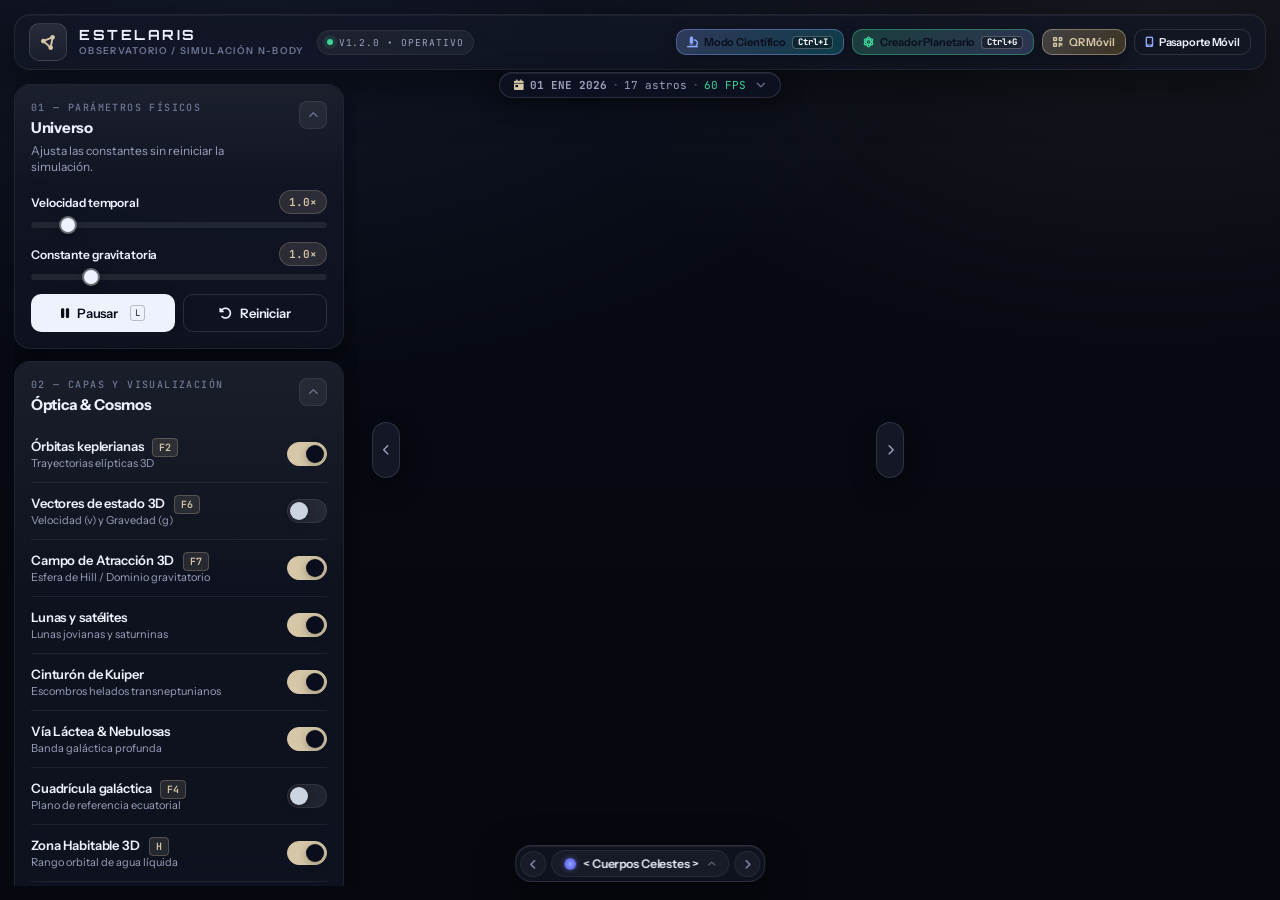
==== index.html @ 8a3233c1 "fix(mobile): optimizacion integral tactil 3D, telemetria opcional, pasaporte SPA y diseno responsive" ====
<!DOCTYPE html>
<html lang="es">
<head>
    <meta charset="UTF-8">
    <meta name="viewport" content="width=device-width, initial-scale=1.0">
    <title>Estelaris — Observatorio Orbital</title>
    <link rel="preconnect" href="https://fonts.googleapis.com">
    <link rel="preconnect" href="https://fonts.gstatic.com" crossorigin>
    <link href="https://fonts.googleapis.com/css2?family=Instrument+Sans:wght@400;500;600;700&family=JetBrains+Mono:wght@400;500&family=Orbitron:wght@500;700&display=swap" rel="stylesheet">
    <link rel="stylesheet" href="https://cdnjs.cloudflare.com/ajax/libs/font-awesome/6.4.0/css/all.min.css">
    <link rel="stylesheet" href="style.css">
    <link rel="stylesheet" href="investigacion.css">
    <link rel="stylesheet" href="creador.css">
</head>
<body>
    <div id="canvas-container">
        <canvas id="warp-canvas"></canvas>
    </div>

    <!-- HUD -->
    <div class="hud-container">
        <!-- Header editorial limpio y minimalista -->
        <header class="hud-header">
            <div class="header-left">
                <div class="brand-mark" aria-hidden="true">
                    <i class="fa-solid fa-circle-nodes"></i>
                </div>
                <div class="brand-text">
                    <h1>ESTELARIS</h1>
                    <p>Observatorio / Simulación N-Body</p>
                </div>
                <span class="version-pill">
                    <span class="dot"></span> v1.2.0 &bull; OPERATIVO
                </span>
            </div>

            <!-- Acciones directas de cabecera en escritorio -->
            <div class="header-actions">
                <button id="btn-open-investigation-header" class="btn btn--primary btn--compact" style="font-size:11px; padding: 5px 10px; gap:6px; background:linear-gradient(135deg, rgba(142,168,255,0.25), rgba(0,242,254,0.18)); border-color:rgba(142,168,255,0.4);" title="Modo Investigativo & Ficha Científica (Ctrl + I)">
                    <i class="fa-solid fa-microscope" style="color:var(--accent-blue);"></i>
                    <span>Modo Científico</span>
                    <span class="key-badge" style="background:rgba(0,0,0,0.35); border-color:rgba(255,255,255,0.25); font-size:9px; padding:1px 5px;">Ctrl+I</span>
                </button>
                <button id="btn-open-creator-header" class="btn btn--primary btn--compact" style="font-size:11px; padding: 5px 10px; gap:6px; background:linear-gradient(135deg, rgba(61,213,152,0.22), rgba(142,168,255,0.22)); border-color:rgba(61,213,152,0.4);" title="Génesis Planetario & Laboratorio Astroquímico (Ctrl + G)">
                    <i class="fa-solid fa-atom" style="color:var(--success,#3dd598);"></i>
                    <span>Creador Planetario</span>
                    <span class="key-badge" style="background:rgba(0,0,0,0.35); border-color:rgba(255,255,255,0.25); font-size:9px; padding:1px 5px;">Ctrl+G</span>
                </button>
                <button id="btn-return-solar-system" class="btn btn--compact hidden" style="font-size:11px; padding: 5px 10px; gap:6px; background:rgba(255,255,255,0.08); border-color:rgba(255,255,255,0.18); color:var(--accent-sand);" title="Regresar al Sistema Solar original">
                    <i class="fa-solid fa-rotate-left"></i>
                    <span>Volver al Sistema Solar</span>
                </button>
                <button id="btn-open-qr-header" class="btn btn--primary btn--compact" style="font-size:11px; padding: 5px 10px; gap:6px; background:linear-gradient(135deg, rgba(214,199,168,0.25), rgba(251,191,36,0.18)); border-color:rgba(214,199,168,0.45); color:var(--accent-sand);" title="Generar código QR para celular">
                    <i class="fa-solid fa-qrcode"></i>
                    <span>QR Móvil</span>
                </button>
                <a href="visitante.html" id="btn-open-passport-header" class="btn btn--ghost btn--compact" style="font-size:11px; padding: 5px 10px; gap:6px; text-decoration:none; display:inline-flex; align-items:center; color:var(--text-1);" title="Abrir Pasaporte Interactivo del Visitante">
                    <i class="fa-solid fa-mobile-screen" style="color:var(--accent-blue);"></i>
                    <span>Pasaporte Móvil</span>
                </a>
            </div>
        </header>

        <!-- MINI-PANEL DE MÉTRICAS DESPLEGABLE (Ubicado justo debajo del título principal) -->
        <div class="cosmic-metrics-pill is-collapsed" id="cosmic-metrics-pill" role="region" aria-label="Métricas de simulación">
            <button class="metrics-pill-trigger" id="btn-toggle-metrics" aria-expanded="false" title="Toca para desplegar / ocultar datos de simulación">
                <span class="metrics-pill-summary">
                    <i class="fa-solid fa-calendar-day" style="color:var(--accent-sand);"></i>
                    <strong id="pill-summary-date">01 ENE 2026</strong>
                    <span class="pill-dot">•</span>
                    <span id="pill-summary-bodies">17 astros</span>
                    <span class="pill-dot">•</span>
                    <span id="pill-summary-fps" style="color:var(--success);">60 FPS</span>
                </span>
                <i class="fa-solid fa-chevron-down pill-chevron" id="pill-chevron"></i>
            </button>
            <div class="metrics-pill-dropdown" id="metrics-pill-dropdown">
                <div class="pill-metrics-grid">
                    <div class="pill-metric-item">
                        <span class="metric-label">Fecha simulada</span>
                        <strong id="stat-date" class="metric-value" style="color:var(--accent-sand);">01 ENE 2026</strong>
                    </div>
                    <div class="pill-metric-item">
                        <span class="metric-label">Cuerpos celestes</span>
                        <strong id="stat-bodies" class="metric-value">17</strong>
                    </div>
                    <div class="pill-metric-item">
                        <span class="metric-label">Tiempo transcurrido</span>
                        <strong id="stat-time" class="metric-value">0.00 años</strong>
                    </div>
                    <div class="pill-metric-item">
                        <span class="metric-label">Rendimiento en vivo</span>
                        <strong id="stat-fps" class="metric-value">60 <span>FPS</span></strong>
                    </div>
                </div>
                <div class="pill-metrics-actions">
                    <button id="btn-reset-camera-header" class="btn btn--ghost btn--compact" style="font-size:11px; flex:1;" title="Restablecer cámara cenital (Tecla R)">
                        <i class="fa-solid fa-video"></i> Centrar Cámara
                    </button>
                    <button id="btn-reset-pill-sim" class="btn btn--secondary btn--compact" style="font-size:11px; flex:1;" title="Reiniciar simulación">
                        <i class="fa-solid fa-rotate-left"></i> Reiniciar Universo
                    </button>
                </div>
            </div>
        </div>

        <!-- Banner de Propagación Relativista a Velocidad c -->
        <div id="hud-grav-wave-card" class="grav-wave-banner" style="display:none;" aria-live="polite">
            <div class="grav-wave-left">
                <div class="grav-wave-icon"><i class="fa-solid fa-wave-square"></i></div>
                <div class="grav-wave-text-wrap">
                    <div class="grav-wave-title">PROPAGACIÓN RELATIVISTA • VELOCIDAD C</div>
                    <div class="grav-wave-desc" id="grav-wave-desc">Frente de onda gravitacional y apagón en expansión...</div>
                </div>
            </div>
            <div class="grav-wave-right">
                <div class="grav-wave-stat">
                    <span class="grav-stat-label">Radio actual:</span>
                    <span id="grav-wave-radius" class="grav-stat-val">0.0 AU (0.0 min luz)</span>
                </div>
                <div class="grav-wave-stat">
                    <span class="grav-stat-label">Próximo astro:</span>
                    <span id="grav-wave-next" class="grav-stat-val highlight">Mercurio en 3.8s</span>
                </div>
                <button id="btn-close-grav-wave" class="btn-close" style="font-size:16px; margin-left:4px; opacity:0.75; cursor:pointer; background:none; border:none; color:var(--text-2);" title="Cerrar aviso">&times;</button>
            </div>
        </div>

        <!-- Toggles para colapsar paneles -->
        <button id="btn-toggle-left" class="panel-toggle panel-toggle--left" aria-label="Colapsar panel de controles" aria-expanded="true" title="Colapsar / Expandir controles">
            <i class="fa-solid fa-chevron-left"></i>
        </button>
        <button id="btn-toggle-right" class="panel-toggle panel-toggle--right" aria-label="Colapsar telemetría" aria-expanded="false" title="Colapsar / Expandir telemetría">
            <i class="fa-solid fa-chevron-right"></i>
        </button>

        <div class="hud-main-layout">
            <!-- Panel Izquierdo -->
            <aside class="hud-sidebar left-panel">
                <!-- Ficha Dinámica: Astro Seleccionado & Acciones -->
                <section id="left-selected-card" class="panel-card panel-card--accent is-collapsible" style="display:none; border-color:rgba(255,107,107,0.35); background:linear-gradient(180deg, rgba(35,20,30,0.85), rgba(19,23,38,0.8));">
                    <div class="panel-card-header" data-toggle="card">
                        <div>
                            <span class="eyebrow" style="color:var(--danger,#ff6b6b); display:flex; align-items:center; gap:6px;">
                                <i class="fa-solid fa-crosshairs"></i> Astro Seleccionado
                            </span>
                            <h2 id="left-selected-name" style="margin-top:2px;">Tierra</h2>
                            <p class="eyebrow-sub" id="left-selected-type">Planeta rocoso</p>
                        </div>
                    </div>
                    <div class="panel-card-body" style="padding-top:6px;">
                        <button id="btn-left-delete-body" class="btn btn--danger btn--full" style="display:flex;align-items:center;justify-content:center;gap:8px;font-weight:600;background:linear-gradient(135deg,rgba(239,68,68,0.25),rgba(185,28,28,0.42));border-color:rgba(239,68,68,0.5);" title="Eliminar este cuerpo celeste y simular consecuencias astrofísicas reales">
                            <i class="fa-solid fa-trash-can"></i> Eliminar cuerpo estelar
                        </button>
                    </div>
                </section>

                <!-- Parámetros -->
                <section class="panel-card is-collapsible">
                    <div class="panel-card-header" data-toggle="card">
                        <div>
                            <span class="eyebrow">01 — Parámetros físicos</span>
                            <h2>Universo</h2>
                            <p class="eyebrow-sub">Ajusta las constantes sin reiniciar la simulación.</p>
                        </div>
                        <button class="card-collapse-btn" aria-label="Colapsar sección"><i class="fa-solid fa-chevron-up"></i></button>
                    </div>
                    <div class="panel-card-body">

                    <div class="control-group">
                        <div class="control-label-row">
                            <label for="time-speed">Velocidad temporal</label>
                            <span id="time-speed-val" class="control-value">1.0×</span>
                        </div>
                        <div class="slider-container">
                            <input type="range" id="time-speed" min="0" max="10" step="0.1" value="1">
                        </div>
                    </div>

                    <div class="control-group">
                        <div class="control-label-row">
                            <label for="grav-const">Constante gravitatoria</label>
                            <span id="grav-const-val" class="control-value">1.0×</span>
                        </div>
                        <div class="slider-container">
                            <input type="range" id="grav-const" min="0.1" max="5" step="0.1" value="1">
                        </div>
                    </div>

                    <div class="button-grid">
                        <button id="btn-play-pause" class="btn btn--primary" title="Pausar / Reanudar (Tecla L)">
                            <i class="fa-solid fa-pause"></i> Pausar <span class="key-hint" style="margin-left:4px;font-size:9px;color:inherit;opacity:0.75;padding:1px 4px;border-radius:3px;border:1px solid rgba(0,0,0,0.3);">L</span>
                        </button>
                        <button id="btn-reset" class="btn btn--ghost" title="Reiniciar simulación">
                            <i class="fa-solid fa-rotate-left"></i> Reiniciar
                        </button>
                    </div>
                    </div>
                </section>

                <!-- Vista -->
                <section class="panel-card is-collapsible">
                    <div class="panel-card-header" data-toggle="card">
                        <div>
                            <span class="eyebrow">02 — Capas y Visualización</span>
                            <h2>Óptica & Cosmos</h2>
                        </div>
                        <button class="card-collapse-btn" aria-label="Colapsar sección"><i class="fa-solid fa-chevron-up"></i></button>
                    </div>
                    <div class="panel-card-body">
                    <label class="toggle-row">
                        <div class="toggle-copy">
                            <strong>Órbitas keplerianas <span class="key-hint" style="margin-left:6px;font-size:10px;color:var(--accent-sand);background:rgba(214,199,168,0.12);padding:2px 6px;border-radius:4px;border:1px solid rgba(214,199,168,0.25);">F2</span></strong>
                            <small>Trayectorias elípticas 3D</small>
                        </div>
                        <span class="switch-container">
                            <input type="checkbox" id="chk-orbits" checked>
                            <span class="switch-slider"></span>
                        </span>
                    </label>
                    <div class="separator"></div>
                    <label class="toggle-row">
                        <div class="toggle-copy">
                            <strong>Vectores de estado 3D <span class="key-hint" style="margin-left:6px;font-size:10px;color:var(--accent-sand);background:rgba(214,199,168,0.12);padding:2px 6px;border-radius:4px;border:1px solid rgba(214,199,168,0.25);">F6</span></strong>
                            <small>Velocidad (v) y Gravedad (g)</small>
                        </div>
                        <span class="switch-container">
                            <input type="checkbox" id="chk-vectors">
                            <span class="switch-slider"></span>
                        </span>
                    </label>
                    <div class="separator"></div>
                    <label class="toggle-row">
                        <div class="toggle-copy">
                            <strong>Campo de Atracción 3D <span class="key-hint" style="margin-left:6px;font-size:10px;color:var(--accent-sand);background:rgba(214,199,168,0.12);padding:2px 6px;border-radius:4px;border:1px solid rgba(214,199,168,0.25);">F7</span></strong>
                            <small>Esfera de Hill / Dominio gravitatorio</small>
                        </div>
                        <span class="switch-container">
                            <input type="checkbox" id="chk-gravity-field" checked>
                            <span class="switch-slider"></span>
                        </span>
                    </label>
                    <div class="separator"></div>
                    <label class="toggle-row">
                        <div class="toggle-copy">
                            <strong>Lunas y satélites</strong>
                            <small>Lunas jovianas y saturninas</small>
                        </div>
                        <span class="switch-container">
                            <input type="checkbox" id="chk-moons" checked>
                            <span class="switch-slider"></span>
                        </span>
                    </label>
                    <div class="separator"></div>
                    <label class="toggle-row">
                        <div class="toggle-copy">
                            <strong>Cinturón de Kuiper</strong>
                            <small>Escombros helados transneptunianos</small>
                        </div>
                        <span class="switch-container">
                            <input type="checkbox" id="chk-kuiper" checked>
                            <span class="switch-slider"></span>
                        </span>
                    </label>
                    <div class="separator"></div>
                    <label class="toggle-row">
                        <div class="toggle-copy">
                            <strong>Vía Láctea & Nebulosas</strong>
                            <small>Banda galáctica profunda</small>
                        </div>
                        <span class="switch-container">
                            <input type="checkbox" id="chk-milkyway" checked>
                            <span class="switch-slider"></span>
                        </span>
                    </label>
                    <div class="separator"></div>
                    <label class="toggle-row">
                        <div class="toggle-copy">
                            <strong>Cuadrícula galáctica <span class="key-hint" style="margin-left:6px;font-size:10px;color:var(--accent-sand);background:rgba(214,199,168,0.12);padding:2px 6px;border-radius:4px;border:1px solid rgba(214,199,168,0.25);">F4</span></strong>
                            <small>Plano de referencia ecuatorial</small>
                        </div>
                        <span class="switch-container">
                            <input type="checkbox" id="chk-grid">
                            <span class="switch-slider"></span>
                        </span>
                    </label>
                    <div class="separator"></div>
                    <label class="toggle-row">
                        <div class="toggle-copy">
                            <strong>Zona Habitable 3D <span class="key-hint" style="margin-left:6px;font-size:10px;color:var(--accent-sand);background:rgba(214,199,168,0.12);padding:2px 6px;border-radius:4px;border:1px solid rgba(214,199,168,0.25);">H</span></strong>
                            <small>Rango orbital de agua líquida</small>
                        </div>
                        <span class="switch-container">
                            <input type="checkbox" id="chk-habitable-zone" checked>
                            <span class="switch-slider"></span>
                        </span>
                    </label>
                    <div class="separator"></div>
                    <div class="button-grid" style="margin-top:6px">
                        <button id="btn-cinematic-tour" class="btn btn--ghost" title="Modo Cinemático / Tour Observatorio (Tecla T)">
                            <i class="fa-solid fa-clapperboard"></i> Cinemática <span class="key-hint" style="margin-left:2px;font-size:9px;color:var(--accent-sand);">T</span>
                        </button>
                        <button id="btn-lock-camera" class="btn btn--ghost" title="Bloquear / Desbloquear Cámara (Tecla U)">
                            <i class="fa-solid fa-lock"></i> Bloquear <span class="key-hint" style="margin-left:2px;font-size:9px;color:var(--accent-sand);">U</span>
                        </button>
                    </div>
                    <button id="btn-reset-camera" class="btn btn--ghost btn--full" style="margin-top:6px">
                        <i class="fa-solid fa-video"></i> Restablecer cámara
                    </button>
                    </div>
                </section>

                <!-- Sandbox & Eventos Cósmicos -->
                <section class="panel-card panel-card--accent is-collapsible">
                    <div class="panel-card-header" data-toggle="card">
                        <div>
                            <span class="eyebrow eyebrow--accent">03 — Simulador de Eventos & Sandbox</span>
                            <h2>Laboratorio Cósmico</h2>
                            <p class="eyebrow-sub">Detona cataclismos y altera la física del sistema.</p>
                        </div>
                        <button class="card-collapse-btn" aria-label="Colapsar sección"><i class="fa-solid fa-chevron-up"></i></button>
                    </div>
                    <div class="panel-card-body">
                        <div class="sim-mode-badge" id="sim-mode-badge">
                            <span class="pulse-icon"><i class="fa-solid fa-atom"></i></span>
                            <span id="sim-mode-text">Modo: Órbitas Keplerianas (Estable)</span>
                        </div>

                        <div class="sandbox-section-title">Escenarios de Cataclismo (1 Clic)</div>
                        <div class="scenario-grid">
                            <button class="scenario-card" id="btn-scenario-redgiant" title="El Sol se expande 30x, devora a Mercurio y Venus y calcina la Tierra">
                                <div class="scenario-icon scenario-icon--fire"><i class="fa-solid fa-sun"></i></div>
                                <div class="scenario-info">
                                    <strong>Gigante Roja</strong>
                                    <small>El Sol se expande y devora planetas</small>
                                </div>
                            </button>
                            <button class="scenario-card" id="btn-scenario-deletesun" title="Apaga el Sol y elimina su gravedad: todos los planetas escapan al vacío interestelar">
                                <div class="scenario-icon scenario-icon--dark" style="background:linear-gradient(135deg,rgba(40,40,60,0.8),rgba(10,10,20,0.9)); color:#a5b4fc; border:1px solid rgba(165,180,252,0.3);"><i class="fa-solid fa-moon"></i></div>
                                <div class="scenario-info">
                                    <strong>Eliminar el Sol</strong>
                                    <small>Apagón y escape interestelar</small>
                                </div>
                            </button>
                            <button class="scenario-card" id="btn-scenario-jupiterstar" title="Júpiter gana 80x de masa e inicia fusión nuclear convirtiéndose en estrella">
                                <div class="scenario-icon scenario-icon--star"><i class="fa-solid fa-certificate"></i></div>
                                <div class="scenario-info">
                                    <strong>Júpiter Binario</strong>
                                    <small>Ignición estelar y caos orbital</small>
                                </div>
                            </button>
                            <button class="scenario-card" id="btn-scenario-roguestar" title="Una estrella intrusa cruza el Sistema Solar desatando caos gravitatorio N-Body">
                                <div class="scenario-icon scenario-icon--comet"><i class="fa-solid fa-meteor"></i></div>
                                <div class="scenario-info">
                                    <strong>Invasor Cósmico</strong>
                                    <small>Estrella errante cruza el sistema</small>
                                </div>
                            </button>
                            <button class="scenario-card" id="btn-scenario-impact" style="grid-column: span 2;" title="Lanza un asteroide masivo de 1000 km en rumbo de colisión directa">
                                <div class="scenario-icon scenario-icon--danger"><i class="fa-solid fa-burst"></i></div>
                                <div class="scenario-info">
                                    <strong>Gran Impacto Cataclísmico</strong>
                                    <small>Colisión balística destructiva con onda de choque 3D</small>
                                </div>
                            </button>
                        </div>

                        <div class="separator" style="margin:14px 0 10px 0;"></div>

                        <div class="sandbox-section-title">Armas Cósmicas & Asteroides</div>
                        <div class="button-grid">
                            <button id="btn-launch-asteroid" class="btn btn--danger" style="display:flex;align-items:center;justify-content:space-between;padding:8px 10px;" title="Disparar proyectil asteroide guiado (Tecla K)">
                                <span style="display:flex;align-items:center;gap:7px;"><i class="fa-solid fa-meteor"></i> Disparar Asteroide</span>
                                <span class="key-badge" style="background:rgba(255,255,255,0.22);color:#ffffff;padding:2px 6px;border-radius:4px;font-size:10px;font-weight:700;line-height:1;margin-left:4px;">K</span>
                            </button>
                            <button id="btn-random-event" class="btn btn--secondary" title="Generar un evento cósmico aleatorio e impredecible">
                                <i class="fa-solid fa-dice-d20"></i> Evento Aleatorio
                            </button>
                            <button id="btn-nbody-toggle" class="btn btn--ghost" style="grid-column: span 2;" title="Alternar física gravitatoria N-Body en tiempo real">
                                <i class="fa-solid fa-circle-nodes"></i> <span id="nbody-toggle-text">Activar N-Body</span>
                            </button>
                        </div>

                        <div class="creator-launch-card" style="margin-top:14px; padding:12px; background:linear-gradient(135deg, rgba(61,213,152,0.12), rgba(142,168,255,0.1)); border:1px solid rgba(61,213,152,0.35); border-radius:var(--radius-lg);">
                            <div style="display:flex; align-items:center; gap:10px; margin-bottom:8px;">
                                <i class="fa-solid fa-atom" style="font-size:20px; color:var(--success,#3dd598);"></i>
                                <div>
                                    <strong style="display:block; font-size:12.5px; color:var(--text-1);">Creador Planetario & Génesis</strong>
                                    <small style="color:var(--text-3); font-size:10.5px;">Forja exoplanetas, atmósferas y química orbital</small>
                                </div>
                            </div>
                            <button id="btn-open-creator-controls" class="btn btn--primary btn--full" style="background:linear-gradient(135deg, rgba(61,213,152,0.28), rgba(142,168,255,0.22)); border-color:rgba(61,213,152,0.48); font-size:11.5px; font-weight:600;">
                                <i class="fa-solid fa-wand-magic-sparkles"></i> Abrir Creador de Planetas
                            </button>
                        </div>

                        <button id="btn-reset-universe" class="btn btn--ghost btn--full" style="margin-top:10px; border-color:rgba(214,199,168,0.35); color:var(--accent-sand); font-weight:600;" title="Restablecer el Sistema Solar a su estado inicial perfecto">
                            <i class="fa-solid fa-rotate-left"></i> Restablecer Universo Inicial
                        </button>
                    </div>
                </section>

                <p class="panel-footnote">Haz clic sobre cualquier cuerpo celeste para inspeccionar su telemetría o modificar su masa y tamaño en vivo.</p>
            </aside>

            <!-- Panel Derecho - Telemetría & Mutador -->
            <aside id="info-panel" class="hud-sidebar right-panel hidden">
                <section class="panel-card panel-card--telemetry is-collapsible">
                    <div class="telemetry-head" data-toggle="card">
                        <div>
                            <span class="eyebrow eyebrow--accent">Objeto seleccionado</span>
                            <div class="body-header">
                                <span id="info-name" class="body-title">Tierra</span>
                                <span id="info-type" class="body-badge">Planeta</span>
                            </div>
                        </div>
                        <div style="display:flex;gap:8px;align-items:center">
                            <button class="card-collapse-btn" aria-label="Colapsar"><i class="fa-solid fa-chevron-up"></i></button>
                            <button id="btn-close-info" class="btn-close" aria-label="Cerrar telemetría">&times;</button>
                        </div>
                    </div>
                    <div class="panel-card-body">
                    <div class="telemetry-grid">
                        <div class="telemetry-item">
                            <span class="telemetry-label">Diámetro</span>
                            <span id="info-radius" class="telemetry-value">12,742 km</span>
                        </div>
                        <div class="telemetry-item">
                            <span class="telemetry-label">Masa</span>
                            <span id="info-mass" class="telemetry-value">0.65 U.M.</span>
                        </div>
                        <div class="telemetry-item telemetry-item--wide">
                            <span class="telemetry-label">Velocidad instantánea</span>
                            <span id="info-speed" class="telemetry-value telemetry-value--mono">29.78 km/s</span>
                        </div>
                        <div class="telemetry-item telemetry-item--wide">
                            <span class="telemetry-label">Estado Térmico / Físico</span>
                            <span id="info-status" class="telemetry-value status-good"><span class="status-dot-inline"></span> Estable</span>
                        </div>
                        <div class="telemetry-item telemetry-item--wide" style="border-color:rgba(142,168,255,0.25); background:rgba(142,168,255,0.06);">
                            <span class="telemetry-label" style="color:var(--accent-blue);"><i class="fa-solid fa-circle-nodes"></i> Campo de Atracción (Esfera de Hill)</span>
                            <span id="info-gravity-reach" class="telemetry-value" style="color:var(--accent-blue);">1.50 M km (Alcance: 1.0×)</span>
                        </div>
                    </div>

                    <button id="btn-open-investigation-panel" class="btn btn--primary btn--full" style="margin-top:12px; background:linear-gradient(135deg, rgba(142,168,255,0.22), rgba(0,242,254,0.14)); border-color:rgba(142,168,255,0.35);" title="Abrir Corte Geológico y Ficha Teórica (Ctrl + I)">
                        <i class="fa-solid fa-layer-group" style="color:var(--accent-blue);"></i> Inspección Teórica & Corte de Capas
                    </button>

                    <!-- Mutador Cósmico: ¿Qué pasaría si...? -->
                    <div class="separator" style="margin: 16px 0 12px 0;"></div>
                    <div class="telemetry-section-title" style="color:var(--accent-sand);display:flex;align-items:center;justify-content:space-between;margin-top:0;">
                        <span><i class="fa-solid fa-wand-magic-sparkles"></i> Mutador Cósmico (¿Qué pasaría si...?)</span>
                    </div>

                    <div class="control-group" style="margin-top:8px;">
                        <div class="control-label-row">
                            <label for="body-radius-slider">Escala de Tamaño / Radio</label>
                            <span id="body-radius-val" class="control-value">1.0×</span>
                        </div>
                        <div class="slider-container">
                            <input type="range" id="body-radius-slider" min="0.2" max="30" step="0.1" value="1">
                        </div>
                    </div>

                    <div class="control-group">
                        <div class="control-label-row">
                            <label for="body-mass-slider">Escala de Masa Gravitatoria</label>
                            <span id="body-mass-val" class="control-value">1.0×</span>
                        </div>
                        <div class="slider-container">
                            <input type="range" id="body-mass-slider" min="0.05" max="80" step="0.1" value="1">
                        </div>
                    </div>

                    <div class="button-grid" style="margin-top:8px;">
                        <button id="btn-target-impact" class="btn btn--danger" title="Disparar asteroide con impacto garantizado a este astro">
                            <i class="fa-solid fa-bullseye"></i> Impactar este Astro
                        </button>
                        <button id="btn-reset-body" class="btn btn--ghost" title="Restablecer masa y radio original a este astro">
                            <i class="fa-solid fa-rotate-left"></i> Restaurar Astro
                        </button>
                    </div>
                    <button id="btn-delete-selected-body" class="btn btn--danger btn--full" style="margin-top:8px; display:flex; align-items:center; justify-content:center; gap:8px; background:linear-gradient(135deg, rgba(239,68,68,0.22), rgba(185,28,28,0.38)); border-color:rgba(239,68,68,0.48);" title="Eliminar este cuerpo celeste y simular consecuencias astrofísicas reales">
                        <i class="fa-solid fa-trash-can"></i> Eliminar cuerpo estelar
                    </button>

                    <div class="separator" style="margin: 18px 0 12px 0;"></div>
                    <div class="telemetry-section-title" style="margin-top:0;">Parámetros Keplerianos & Física</div>
                    <div class="telemetry-grid telemetry-grid--compact">
                        <div class="telemetry-item">
                            <span class="telemetry-label">Excentricidad (e)</span>
                            <span id="info-eccentricity" class="telemetry-value telemetry-value--mono">0.0167</span>
                        </div>
                        <div class="telemetry-item">
                            <span class="telemetry-label">Inclinación (i)</span>
                            <span id="info-inclination" class="telemetry-value telemetry-value--mono">0.00°</span>
                        </div>
                        <div class="telemetry-item">
                            <span class="telemetry-label">Distancia al Sol</span>
                            <span id="info-current-dist" class="telemetry-value telemetry-value--mono">1.000 AU</span>
                        </div>
                        <div class="telemetry-item">
                            <span class="telemetry-label">Periodo orbital</span>
                            <span id="info-period" class="telemetry-value telemetry-value--mono">1.00 años</span>
                        </div>
                        <div class="telemetry-item">
                            <span class="telemetry-label">Energía Cinética (Ek)</span>
                            <span id="info-energy-k" class="telemetry-value telemetry-value--mono" style="color:var(--success);">443.2 MJ</span>
                        </div>
                        <div class="telemetry-item">
                            <span class="telemetry-label">Energía Potencial (Ep)</span>
                            <span id="info-energy-p" class="telemetry-value telemetry-value--mono" style="color:var(--danger);">-886.4 MJ</span>
                        </div>
                    </div>

                    <button id="btn-focus-body" class="btn btn--primary btn--full" style="margin-top:12px;">
                        <i class="fa-solid fa-crosshairs"></i> <span id="btn-focus-text">Enfocar cámara</span>
                    </button>
                    <p class="telemetry-hint">Usa este botón o la tecla Esc para alternar el enfoque de cámara.</p>
                    </div>
                </section>
            </aside>
        </div>

        <!-- Selector Celestial Compacto (Inferior Derecha) -->
        <nav class="celestial-dock" id="celestial-dock" aria-label="Navegación de cuerpos celestes">
            <!-- Menú Desplegable Flotante hacia arriba -->
            <div class="dock-dropdown-menu hidden" id="dock-dropdown-menu">
                <div class="dock-dropdown-header">
                    <span class="dock-dropdown-title">Sistema Solar</span>
                    <button id="btn-dock-overview" class="dock-item-mini dock-item-mini--overview" title="Vista general (Esc)">
                        <i class="fa-solid fa-arrows-to-eye"></i> General
                    </button>
                </div>
                <div class="dock-items-wrapper" id="dock-items-wrapper">
                    <!-- Lista de cuerpos celestes -->
                </div>
            </div>

            <div class="dock-header-row">
                <button id="btn-dock-prev" class="dock-arrow-btn" aria-label="Cuerpo anterior" title="Cuerpo anterior (Flecha Izquierda)">
                    <i class="fa-solid fa-chevron-left"></i>
                </button>
                
                <div class="dock-title-btn" id="dock-title-btn" role="button" tabindex="0" title="Haz clic para ver todos los cuerpos celestes">
                    <span id="dock-current-avatar" class="dock-avatar avatar--general"></span>
                    <span id="dock-current-name" class="dock-title-text">&lt; Cuerpos Celestes &gt;</span>
                    <i class="fa-solid fa-chevron-up dock-chevron" id="dock-chevron"></i>
                </div>

                <button id="btn-dock-next" class="dock-arrow-btn" aria-label="Siguiente cuerpo" title="Siguiente cuerpo (Flecha Derecha)">
                    <i class="fa-solid fa-chevron-right"></i>
                </button>
            </div>
        </nav>

        <div id="toast-stack" class="toast-stack" aria-live="polite"></div>
    </div>

    <!-- BARRA DE NAVEGACIÓN MÓVIL TÁCTIL (Visible solo en smartphones <= 768px) -->
    <nav class="mobile-bottom-bar" id="mobile-bottom-bar" aria-label="Navegación táctil móvil">
        <button id="mob-btn-planets" class="mob-tab-btn" title="Seleccionar Astro">
            <i class="fa-solid fa-globe"></i>
            <span>Astros</span>
        </button>
        <button id="mob-btn-controls" class="mob-tab-btn" title="Controles y Cataclismos">
            <i class="fa-solid fa-sliders"></i>
            <span>Controles</span>
        </button>
        <button id="mob-btn-telemetry" class="mob-tab-btn" title="Telemetría & Mutador">
            <i class="fa-solid fa-chart-simple"></i>
            <span>Telemetría</span>
        </button>
        <button id="mob-btn-investigation" class="mob-tab-btn" title="Modo Científico & Capas">
            <i class="fa-solid fa-microscope"></i>
            <span>Ciencia</span>
        </button>
        <a href="visitante.html" class="mob-tab-btn" style="text-decoration:none;" title="Pasaporte del Visitante">
            <i class="fa-solid fa-passport"></i>
            <span>Pasaporte</span>
        </a>
        <button id="mob-btn-qr" class="mob-tab-btn" style="color:var(--accent-sand);" title="Compartir QR">
            <i class="fa-solid fa-qrcode"></i>
            <span>QR</span>
        </button>
    </nav>

    <!-- MODAL DE CÓDIGO QR PARA PROYECTAR O MOSTRAR A VISITANTES -->
    <div class="qr-modal-backdrop" id="desktop-qr-modal" role="dialog" aria-modal="true" aria-label="Código QR para celular">
        <div class="qr-modal-card">
            <div class="qr-modal-head">
                <div class="qr-modal-brand">
                    <i class="fa-solid fa-qrcode" style="color:var(--accent-sand); font-size:22px;"></i>
                    <div>
                        <h3>ESTELARIS EN TU CELULAR</h3>
                        <p>Código QR para el público y jurado</p>
                    </div>
                </div>
                <button class="btn-close" id="btn-close-qr-modal" aria-label="Cerrar">&times;</button>
            </div>
            <div class="qr-modal-body">
                <div class="qr-display-box">
                    <img id="desktop-qr-image" src="" alt="Código QR de Estelaris">
                </div>
                <div class="qr-instructions">
                    <p><strong>¡Apunta la cámara de tu celular hacia la pantalla!</strong></p>
                    <p>Accede de inmediato al Pasaporte Estelar interactivo, calculadora de peso cósmico, corte interno de planetas y al simulador orbital 3D.</p>
                </div>
                <div class="qr-url-box">
                    <span id="desktop-qr-url">https://carlosmeji7.github.io/ESTELARIS_PROJECT/</span>
                    <button id="btn-copy-qr-url" class="btn btn--ghost btn--compact" title="Copiar enlace al portapapeles">
                        <i class="fa-solid fa-copy"></i> Copiar
                    </button>
                </div>
            </div>
            <div class="qr-modal-footer">
                <a href="visitante.html" target="_blank" class="btn btn--primary" style="text-decoration:none; display:inline-flex; align-items:center; gap:8px;">
                    <i class="fa-solid fa-arrow-up-right-from-square"></i> Abrir Pasaporte del Visitante
                </a>
            </div>
        </div>
    </div>

    <!-- CONTENEDOR MODULAR MODO INVESTIGATIVO (Carga asíncrona de investigacion.html sin recargar la página) -->
    <div id="investigation-root" class="investigation-root hidden" aria-hidden="true"></div>

    <!-- CONTENEDOR MODULAR GÉNESIS PLANETARIO (Carga asíncrona de creador.html) -->
    <div id="planet-creator-root" class="planet-creator-root hidden" aria-hidden="true"></div>

    <script src="https://cdnjs.cloudflare.com/ajax/libs/three.js/r128/three.min.js"></script>
    <script src="https://cdn.jsdelivr.net/npm/three@0.128.0/examples/js/controls/OrbitControls.js"></script>
    <script src="https://cdn.jsdelivr.net/npm/three@0.128.0/examples/js/loaders/GLTFLoader.js"></script>
    <script src="app.js"></script>
</body>
</html>
---- style.css ----
/* — ESTELARIS — Observatorio Editorial / Profesional — Anti-genérico — */

:root{
  --bg-0:#06080f;
  --bg-1:#080c18;
  --surface: rgba(19,23,38,0.72);
  --surface-2: rgba(24,30,51,0.78);
  --surface-strong: rgba(27,33,56,0.94);
  --border: rgba(255,255,255,0.07);
  --border-strong: rgba(255,255,255,0.12);
  --border-accent: rgba(214,199,168,0.22);
  --text-1:#eef2ff;
  --text-2:#9aa2bc;
  --text-3:#6e7896;
  --muted: #8d97b5;
  --accent-sand:#d6c7a8;
  --accent-sand-soft: rgba(214,199,168,0.14);
  --accent-blue:#8ea8ff;
  --accent-blue-soft: rgba(142,168,255,0.14);
  --success:#3dd598;
  --danger:#ff6b6b;
  --radius-xl:16px;
  --radius-lg:14px;
  --radius-md:10px;
  --radius-pill:999px;
  --shadow: 0 16px 48px rgba(0,0,0,0.5), 0 1px 0 rgba(255,255,255,0.05) inset;
  --shadow-soft: 0 8px 24px rgba(0,0,0,0.38);
  --font-display:'Orbitron',sans-serif;
  --font-sans:'Instrument Sans', system-ui, -apple-system, Segoe UI, Roboto, sans-serif;
  --font-mono:'JetBrains Mono', ui-monospace, monospace;
}

*{box-sizing:border-box;margin:0;padding:0}
html,body{height:100%}
body{
  background: radial-gradient(1200px 800px at 20% -10%, rgba(142,168,255,0.10), transparent 60%),
              radial-gradient(1000px 600px at 90% 0%, rgba(214,199,168,0.08), transparent 60%),
              linear-gradient(180deg, #070a14 0%, #06080f 100%);
  color:var(--text-1);
  font-family:var(--font-sans);
  overflow:hidden;
  -webkit-font-smoothing:antialiased;
  text-rendering:optimizeLegibility;
}

/* Canvas */
#canvas-container{position:absolute;inset:0;z-index:1}
#canvas-container canvas{display:block;touch-action:none}
#warp-canvas{position:absolute;inset:0;pointer-events:none;z-index:2}

/* HUD shell */
.hud-container{
  position:absolute;inset:0;z-index:2;
  pointer-events:none;
  display:flex;
  flex-direction:column;
  padding:14px;
  gap:14px;
  min-height:0;
  overflow:hidden;
}

/* Header — editorial, no neon */
.hud-header{
  pointer-events:auto;
  display:flex;
  align-items:center;
  justify-content:space-between;
  gap:16px;
  flex-wrap:nowrap;
  max-width: 100%;
  background: var(--surface);
  backdrop-filter: blur(18px) saturate(1.15);
  -webkit-backdrop-filter: blur(18px) saturate(1.15);
  border:1px solid var(--border);
  border-radius: var(--radius-xl);
  box-shadow: var(--shadow);
  padding:8px 14px;
  min-height:56px;
  flex-shrink:0;
  box-sizing: border-box;
  overflow: hidden;
}

.header-left{
  display:flex;align-items:center;gap:12px;flex-shrink:0;
}
.brand-mark{
  width:38px;height:38px;
  display:grid;place-items:center;
  background: linear-gradient(180deg, rgba(255,255,255,0.10), rgba(255,255,255,0.04));
  border:1px solid var(--border-strong);
  border-radius:10px;
  color:var(--accent-sand);
  font-size:15px;
  flex:0 0 auto;
}
.brand-text h1{
  font-family:var(--font-display);
  font-size:14px;letter-spacing:0.18em;font-weight:700;line-height:1;
  color:var(--text-1);
}
.brand-text p{
  font-size:9.5px;letter-spacing:0.14em;text-transform:uppercase;
  color:var(--text-3);font-weight:600;margin-top:3px;
}
.version-pill{
  display:inline-flex;align-items:center;gap:6px;
  font-family:var(--font-mono);font-size:9.5px;letter-spacing:0.10em;
  text-transform:uppercase;color:var(--text-2);
  background: rgba(255,255,255,0.05);
  border:1px solid var(--border);
  padding:5px 9px;border-radius:var(--radius-pill);
  white-space:nowrap;
  flex-shrink:0;
}
.version-pill .dot{
  width:6px;height:6px;border-radius:50%;
  background: var(--success);
  box-shadow: 0 0 0 4px rgba(61,213,152,0.12);
  animation: pulse-dot 2s infinite;
}
@keyframes pulse-dot{
  0%,100%{box-shadow:0 0 0 3px rgba(61,213,152,0.12)}
  50%{box-shadow:0 0 0 6px rgba(61,213,152,0.06)}
}

.header-actions{
  display:flex;align-items:center;gap:8px;flex-wrap:nowrap;
  flex-shrink:0;
}

/* Mini-Panel Desplegable de Métricas Cósmicas (Debajo del Título) */
.cosmic-metrics-pill {
  position: absolute;
  top: 72px;
  left: 50%;
  transform: translateX(-50%);
  z-index: 55;
  pointer-events: auto;
  display: flex;
  flex-direction: column;
  align-items: center;
  max-width: calc(100vw - 24px);
  transition: all 0.28s cubic-bezier(0.16, 1, 0.3, 1);
}

.metrics-pill-trigger {
  display: inline-flex;
  align-items: center;
  gap: 8px;
  background: rgba(14, 18, 34, 0.92);
  backdrop-filter: blur(18px) saturate(1.2);
  -webkit-backdrop-filter: blur(18px) saturate(1.2);
  border: 1px solid var(--border-strong);
  border-radius: var(--radius-pill);
  padding: 5px 14px;
  color: var(--text-2);
  font-family: var(--font-mono);
  font-size: 11px;
  cursor: pointer;
  box-shadow: 0 4px 20px rgba(0, 0, 0, 0.5), 0 1px 0 rgba(255,255,255,0.08) inset;
  transition: all 0.2s ease;
  user-select: none;
}

.metrics-pill-trigger:hover {
  background: rgba(24, 30, 52, 0.98);
  color: var(--text-1);
  border-color: var(--accent-sand);
}

.metrics-pill-summary {
  display: inline-flex;
  align-items: center;
  gap: 6px;
}

.pill-dot {
  opacity: 0.35;
  font-size: 9px;
}

.pill-chevron {
  font-size: 9.5px;
  transition: transform 0.24s ease;
  color: var(--text-3);
  margin-left: 2px;
}

.cosmic-metrics-pill:not(.is-collapsed) .pill-chevron {
  transform: rotate(180deg);
  color: var(--accent-sand);
}

.metrics-pill-dropdown {
  width: 320px;
  max-width: 92vw;
  margin-top: 6px;
  background: rgba(10, 14, 26, 0.97);
  backdrop-filter: blur(24px);
  -webkit-backdrop-filter: blur(24px);
  border: 1px solid var(--border-strong);
  border-radius: var(--radius-xl);
  padding: 12px;
  box-shadow: 0 16px 42px rgba(0, 0, 0, 0.75), 0 1px 0 rgba(255,255,255,0.08) inset;
  display: flex;
  flex-direction: column;
  gap: 10px;
  animation: fadeInPill 0.22s cubic-bezier(0.16, 1, 0.3, 1);
}

.cosmic-metrics-pill.is-collapsed .metrics-pill-dropdown {
  display: none;
}

@keyframes fadeInPill {
  from { opacity: 0; transform: translateY(-8px) scale(0.97); }
  to { opacity: 1; transform: translateY(0) scale(1); }
}

.pill-metrics-grid {
  display: grid;
  grid-template-columns: 1fr 1fr;
  gap: 8px;
}

.pill-metric-item {
  background: rgba(255, 255, 255, 0.04);
  border: 1px solid var(--border);
  border-radius: var(--radius-md);
  padding: 6px 8px;
  display: flex;
  flex-direction: column;
  gap: 2px;
}

.pill-metric-item .metric-label {
  font-size: 8.5px;
  color: var(--text-3);
  text-transform: uppercase;
  letter-spacing: 0.05em;
}

.pill-metric-item .metric-value {
  font-size: 11.5px;
  font-family: var(--font-mono);
  font-weight: 600;
  color: var(--text-1);
}

.pill-metrics-actions {
  display: flex;
  gap: 8px;
  padding-top: 6px;
  border-top: 1px solid var(--border);
}

/* Main layout */
.hud-main-layout{
  display:flex;justify-content:space-between;align-items:stretch;
  gap:14px;flex:1;min-height:0;
  pointer-events:none;
  overflow:hidden;
  /* evita que los cajones se corten: el contenedor delimita el alto disponible */
}
.hud-main-layout > aside{pointer-events:auto; min-height:0}

/* Sidebar — professional cards — FIX cortes y superposición */
.hud-sidebar{
  width:344px;
  flex:0 0 344px;
  max-width:344px;
  display:flex;flex-direction:column;gap:12px;
  height:100%;
  max-height:100%;
  overflow-y:auto;
  overflow-x:hidden;
  scrollbar-width:thin;
  scrollbar-color: rgba(255,255,255,0.14) transparent;
  scrollbar-gutter: stable;
  padding-right:4px;
  padding-bottom:12px; /* evita que el último cajón quede cortado */
  min-height:0;
  align-self:stretch;
}
.hud-sidebar::-webkit-scrollbar{width:6px}
.hud-sidebar::-webkit-scrollbar-thumb{background:rgba(255,255,255,0.14);border-radius:999px}
.hud-sidebar::-webkit-scrollbar-track{background:transparent}
.left-panel{flex:0 0 344px; transition: transform 0.38s cubic-bezier(0.2,0.8,0.2,1), opacity 0.28s ease}
.left-panel.is-collapsed{
  transform: translateX(calc(-100% - 14px));
  opacity:0;
  pointer-events:none !important;
}
.right-panel{flex:0 0 348px}
.right-panel.is-collapsed{
  transform: translateX(calc(100% + 14px));
  opacity:0;
  pointer-events:none !important;
}

/* Toggles paneles desplegables */
.panel-toggle{
  position:absolute;
  top:50%;
  transform: translateY(-50%);
  width:28px; height:56px;
  display:grid; place-items:center;
  background: rgba(22,26,42,0.88);
  backdrop-filter: blur(14px) saturate(1.2);
  -webkit-backdrop-filter: blur(14px) saturate(1.2);
  border:1px solid var(--border-strong);
  border-radius:999px;
  color:var(--text-2);
  cursor:pointer;
  z-index:6;
  pointer-events:auto;
  box-shadow: 0 8px 24px rgba(0,0,0,0.38);
  transition: all 0.32s cubic-bezier(0.2,0.8,0.2,1);
  font-size:11px;
}
.panel-toggle:hover{
  color:var(--text-1);
  border-color: var(--accent-sand);
  background: rgba(214,199,168,0.16);
  box-shadow: 0 8px 28px rgba(0,0,0,0.45);
}
.panel-toggle:active{transform: translateY(-50%) scale(0.96)}
.panel-toggle--left{left: 372px}
.panel-toggle--left.is-collapsed{left: 14px}
.panel-toggle--left.is-collapsed i{transform: rotate(180deg)}
.panel-toggle--right{right: 376px}
.panel-toggle--right.is-collapsed{right: 14px}
.panel-toggle--right.is-collapsed i{transform: rotate(180deg)}
.panel-toggle i{transition: transform 0.32s ease}

/* Cards desplegables */
.panel-card-header[data-toggle]{
  display:flex; align-items:flex-start; justify-content:space-between; gap:12px;
  cursor:pointer;
  margin-bottom:0;
  padding-bottom:14px;
}
.panel-card-header[data-toggle] > div{flex:1; min-width:0}
.card-collapse-btn{
  width:28px; height:28px; flex:0 0 28px;
  display:grid; place-items:center;
  background: rgba(255,255,255,0.06);
  border:1px solid var(--border);
  border-radius:8px;
  color:var(--text-3);
  cursor:pointer;
  transition: all 0.2s ease;
  font-size:10px;
}
.card-collapse-btn:hover{background: rgba(255,255,255,0.10); color:var(--text-1); border-color:var(--border-strong)}
.panel-card.is-card-collapsed .card-collapse-btn i{transform: rotate(180deg)}
.card-collapse-btn i{transition: transform 0.24s ease}
.panel-card-body{
  overflow:hidden;
  max-height: 900px;
  opacity:1;
  transition: max-height 0.36s cubic-bezier(0.2,0.8,0.2,1), opacity 0.22s ease;
}
.panel-card.is-card-collapsed .panel-card-body{
  max-height:0;
  opacity:0;
  pointer-events:none;
}

/* Asegura padding collapsed */
.panel-card.is-card-collapsed{padding-bottom:14px}

.panel-card{
  background: var(--surface);
  backdrop-filter: blur(18px) saturate(1.15);
  -webkit-backdrop-filter: blur(18px) saturate(1.15);
  border:1px solid var(--border);
  border-radius: var(--radius-xl);
  box-shadow: var(--shadow-soft);
  padding:16px;
  overflow:visible;
  position:relative;
  flex-shrink:0; /* evita que el cajón se aplaste y se vea cortado */
}
.panel-card::before{
  content:"";
  position:absolute;inset:0;
  border-radius:inherit;
  background: linear-gradient(180deg, rgba(255,255,255,0.05), transparent 38%);
  pointer-events:none;
}
.panel-card--accent{
  border-color: var(--border-accent);
  background: linear-gradient(180deg, rgba(214,199,168,0.08), var(--surface));
}
.panel-card--telemetry{
  border-color: rgba(142,168,255,0.18);
}

.panel-card-header{margin-bottom:14px;position:relative}
.eyebrow{
  display:block;
  font-family:var(--font-mono);
  font-size:10px;letter-spacing:0.14em;text-transform:uppercase;
  color:var(--text-3);font-weight:500;margin-bottom:6px;
}
.eyebrow--accent{color:var(--accent-sand)}
.panel-card-header h2{
  font-family:var(--font-sans);
  font-size:15px;font-weight:700;letter-spacing:-0.02em;
  color:var(--text-1);line-height:1.1;
}
.eyebrow-sub{
  font-size:12px;line-height:1.4;color:var(--text-2);margin-top:6px;
}

/* Controls */
.control-group{margin-bottom:14px;position:relative}
.control-group:last-child{margin-bottom:0}
.control-label-row{
  display:flex;align-items:center;justify-content:space-between;gap:12px;
  margin-bottom:8px;
}
.control-label-row label{
  font-size:12px;font-weight:600;letter-spacing:-0.01em;color:var(--text-1);
}
.control-value{
  font-family:var(--font-mono);font-size:11px;font-weight:600;
  color:var(--accent-sand);
  background: var(--accent-sand-soft);
  border:1px solid var(--border-accent);
  padding:4px 8px;border-radius:999px;
  min-width:48px;text-align:center;
}
.slider-container{display:flex;align-items:center}
input[type="range"]{
  -webkit-appearance:none;appearance:none;
  width:100%;height:6px;border-radius:999px;
  background: rgba(255,255,255,0.08);
  outline:none;position:relative;
}
input[type="range"]::-webkit-slider-thumb{
  -webkit-appearance:none;appearance:none;
  width:18px;height:18px;border-radius:50%;
  background: #eef2ff;
  border:2px solid rgba(0,0,0,0.55);
  box-shadow: 0 2px 10px rgba(0,0,0,0.35);
  cursor:pointer;transition: transform 0.15s ease, box-shadow 0.15s ease;
}
input[type="range"]::-webkit-slider-thumb:hover{transform:scale(1.08);box-shadow:0 4px 16px rgba(0,0,0,0.45)}
input[type="range"]::-moz-range-thumb{
  width:18px;height:18px;border-radius:50%;border:none;
  background:#eef2ff;cursor:pointer;
}

/* Buttons — anti-generic: muted, typographic, no neon glow */
.button-grid{display:grid;grid-template-columns:1fr 1fr;gap:8px;margin-top:6px}
.btn{
  font-family:var(--font-sans);
  font-size:13px;font-weight:600;letter-spacing:-0.01em;
  padding:10px 12px;border-radius: var(--radius-md);
  border:1px solid var(--border);
  background: rgba(255,255,255,0.06);
  color:var(--text-1);
  display:inline-flex;align-items:center;justify-content:center;gap:8px;
  cursor:pointer;transition: all 0.18s ease;
  position:relative;overflow:hidden;
  white-space:nowrap;
}
.btn:hover{transform:translateY(-1px);border-color:var(--border-strong);background:rgba(255,255,255,0.08)}
.btn:active{transform:translateY(0) scale(0.99)}
.btn--primary{
  background: #eef2ff;color:#0a0e1c;border-color: transparent;
  box-shadow: 0 6px 18px rgba(0,0,0,0.28);
}
.btn--primary:hover{background:#ffffff;box-shadow:0 10px 24px rgba(0,0,0,0.32)}
.btn--ghost{
  background: transparent;border-color: var(--border-strong);color:var(--text-1);
}
.btn--ghost:hover{background:rgba(255,255,255,0.06)}
.btn--full{width:100%}

/* Toggles */
.toggle-row{
  display:flex;align-items:center;justify-content:space-between;gap:16px;
  padding:10px 0;cursor:pointer;position:relative;
}
.toggle-copy strong{display:block;font-size:13px;font-weight:600;color:var(--text-1);letter-spacing:-0.01em}
.toggle-copy small{display:block;font-size:11px;color:var(--text-2);margin-top:2px}
.separator{height:1px;background:var(--border);margin:2px 0}

.switch-container{position:relative;display:inline-flex;align-items:center;cursor:pointer;flex:0 0 auto}
.switch-container input{display:none}
.switch-slider{
  width:40px;height:24px;border-radius:999px;
  background: rgba(255,255,255,0.08);
  border:1px solid var(--border);
  position:relative;transition: all 0.22s ease;
  display:inline-block;
}
.switch-slider::before{
  content:"";position:absolute;
  width:18px;height:18px;border-radius:50%;
  left:2px;top:2px;
  background:#cbd5e1;
  box-shadow:0 2px 8px rgba(0,0,0,0.30);
  transition: all 0.22s cubic-bezier(0.4,0,0.2,1);
}
.switch-container input:checked + .switch-slider{
  background: var(--accent-sand);
  border-color: var(--accent-sand);
}
.switch-container input:checked + .switch-slider::before{
  transform:translateX(16px);
  background:#0a0e1c;
}

/* Keys */
.keys-grid{display:flex;flex-direction:column;gap:8px;position:relative}
.key-item{
  display:grid;grid-template-columns:84px minmax(0,1fr) auto;align-items:center;gap:10px;
  font-size:12px;color:var(--text-2);
  padding:8px 10px;
  background: rgba(255,255,255,0.04);
  border:1px solid var(--border);
  border-radius:10px;
  min-width:0;
}
.key-item span:nth-child(2){min-width:0;overflow:hidden;text-overflow:ellipsis;white-space:nowrap}
.key-cap{
  font-family:var(--font-mono);font-size:11px;font-weight:700;
  background: #eef2ff;color:#0a0e1c;
  border-radius:7px;padding:6px 8px;text-align:center;
  box-shadow: 0 1px 0 rgba(0,0,0,0.18);
  letter-spacing:0.02em;
}
.key-hint{font-family:var(--font-mono);font-size:10px;color:var(--text-3)}

/* Footnote */
.panel-footnote{
  font-size:11px;line-height:1.5;color:var(--text-3);
  padding:2px 2px 0;
  border-top:1px dashed var(--border);
  margin-top:2px;padding-top:10px;
}

/* Right panel — telemetry */
.right-panel{
  width:348px;
  flex:0 0 348px;
  max-width:348px;
  height:auto;
  max-height:100%;
  overflow-y:auto;
  overflow-x:hidden;
  transition: transform 0.42s cubic-bezier(0.2,0.8,0.2,1), opacity 0.32s ease;
  transform:translateX(0);opacity:1;
  align-self:stretch;
  scrollbar-width:thin;
  scrollbar-color: rgba(255,255,255,0.14) transparent;
  padding-bottom:20px;
}
.right-panel.hidden{
  transform: translateX(18px) scale(0.98);
  opacity:0;pointer-events:none !important;
}
.right-panel.is-collapsed{
  transform: translateX(calc(100% + 14px)) !important;
  opacity:0 !important;
  pointer-events:none !important;
  flex:0 0 0 !important;
  width:0 !important;
  max-width:0 !important;
  overflow:hidden !important;
}
.telemetry-head{
  display:flex;justify-content:space-between;align-items:flex-start;gap:12px;margin-bottom:12px;position:relative;
}
.body-header{margin-top:4px;display:flex;align-items:center;gap:8px;flex-wrap:wrap}
.body-title{
  font-family:var(--font-sans);font-size:20px;font-weight:800;letter-spacing:-0.03em;
  line-height:1;color:var(--text-1);
}
.body-badge{
  font-family:var(--font-mono);font-size:9.5px;letter-spacing:0.12em;text-transform:uppercase;
  padding:4px 8px;border-radius:999px;
  background: var(--accent-blue-soft);
  border:1px solid rgba(142,168,255,0.22);
  color: var(--accent-blue);
}
.btn-close{
  width:30px;height:30px;display:grid;place-items:center;
  background: rgba(255,255,255,0.06);
  border:1px solid var(--border);
  border-radius:10px;
  color:var(--text-2);font-size:16px;line-height:1;
  cursor:pointer;flex:0 0 auto;transition: all 0.15s ease;
}
.btn-close:hover{background:rgba(255,255,255,0.10);color:var(--text-1);border-color:var(--border-strong)}
.telemetry-grid{
  display:grid;grid-template-columns:1fr 1fr;gap:7px;margin-bottom:10px;position:relative;
}
.telemetry-item{
  background: rgba(255,255,255,0.045);
  border:1px solid var(--border);
  border-radius:10px;
  padding:7px 9px;
  display:flex;flex-direction:column;gap:3px;
  min-height:48px;
  justify-content:center;
}
.telemetry-item--wide{grid-column:1 / -1}
.telemetry-label{
  font-size:8.5px;letter-spacing:0.08em;text-transform:uppercase;
  color:var(--text-3);font-weight:600;line-height:1.2;
}
.telemetry-value{
  font-family:var(--font-mono);font-size:11.5px;font-weight:600;color:var(--text-1);
  line-height:1.2;
}
.telemetry-value--mono{letter-spacing:-0.02em}
.status-good{color:var(--success);display:inline-flex;align-items:center;gap:6px}
.status-dot-inline{width:6px;height:6px;border-radius:50%;background:var(--success);box-shadow:0 0 0 3px rgba(61,213,152,0.15);flex-shrink:0}
.telemetry-hint{font-size:10.5px;color:var(--text-3);line-height:1.4;margin-top:10px;text-align:center}

/* Toasts — reemplazo profesional de la consola inferior */
.toast-stack{
  position:fixed;right:14px;bottom:84px;z-index:30;
  display:flex;flex-direction:column;gap:8px;
  pointer-events:none;width:min(380px, calc(100vw - 28px));
}
.toast{
  display:flex;align-items:center;gap:10px;
  padding:10px 12px;
  background: rgba(17,20,34,0.94);
  backdrop-filter: blur(16px);
  -webkit-backdrop-filter: blur(16px);
  border:1px solid var(--border);
  border-left:3px solid var(--border-strong);
  border-radius:12px;
  box-shadow: 0 12px 32px rgba(0,0,0,0.5);
  font-size:12px;font-weight:500;line-height:1.4;color:var(--text-1);
  transform: translateY(8px) scale(0.98);opacity:0;
  transition: all 0.28s cubic-bezier(0.2,0.8,0.2,1);
  pointer-events:auto;
  cursor:pointer;
  user-select:none;
}
.toast.is-visible{transform:translateY(0) scale(1);opacity:1}
.toast i{font-size:13px;flex:0 0 auto}
.toast-text{flex:1;min-width:0}
.toast-close-btn{
  background: rgba(255, 255, 255, 0.08);
  border: 1px solid var(--border);
  color: var(--text-2);
  width: 22px;
  height: 22px;
  border-radius: 50%;
  display: grid;
  place-items: center;
  font-size: 14px;
  line-height: 1;
  cursor: pointer;
  transition: all 0.18s ease;
  flex-shrink: 0;
  margin-left: 4px;
}
.toast-close-btn:hover{
  background: rgba(255, 255, 255, 0.22);
  color: #ffffff;
  border-color: var(--border-strong);
  transform: scale(1.1);
}
.toast--system{border-left-color: var(--accent-blue)}
.toast--system i{color:var(--accent-blue)}
.toast--action{border-left-color: var(--success)}
.toast--action i{color:var(--success)}
.toast--warning{border-left-color: var(--danger)}
.toast--warning i{color:var(--danger)}
.toast--danger{border-left-color: #ff4757; box-shadow: 0 4px 20px rgba(255, 71, 87, 0.25);}
.toast--danger i{color:#ff4757}
.toast--success{border-left-color: var(--success)}
.toast--success i{color:var(--success)}

/* Barra de Navegación Celestial Compacta (Inferior Centro) */
.celestial-dock{
  position:fixed;
  bottom:18px;
  left:50%;
  transform:translateX(-50%);
  z-index:25;
  pointer-events:auto;
  display:flex;
  flex-direction:column;
  background: var(--surface);
  backdrop-filter: blur(20px) saturate(1.2);
  -webkit-backdrop-filter: blur(20px) saturate(1.2);
  border:1px solid var(--border-strong);
  border-radius: var(--radius-xl);
  box-shadow: 0 16px 40px rgba(0,0,0,0.55), 0 1px 0 rgba(255,255,255,0.08) inset;
  user-select:none;
  transition: opacity 0.3s ease, transform 0.3s cubic-bezier(0.2,0.8,0.2,1);
  width:auto;
  min-width: 220px;
  max-width: 300px;
}

.dock-header-row{
  display:flex;
  align-items:center;
  gap:5px;
  padding:4px;
}

.dock-title-btn{
  display:inline-flex;
  align-items:center;
  justify-content:center;
  gap:7px;
  padding:5px 12px;
  background: rgba(255,255,255,0.04);
  border:1px solid var(--border);
  border-radius: var(--radius-pill);
  color: var(--text-1);
  font-family: var(--font-sans);
  font-size: 12px;
  font-weight: 600;
  cursor:pointer;
  transition: all 0.2s ease;
  flex: 1;
}
.dock-title-btn:hover{
  background: rgba(255,255,255,0.09);
  border-color: var(--border-strong);
}
.dock-title-btn:active{
  transform: scale(0.98);
}
.dock-title-text{
  letter-spacing: -0.01em;
  white-space: nowrap;
}
.dock-chevron{
  font-size: 8px;
  color: var(--text-3);
  transition: transform 0.24s ease;
  margin-left: 2px;
}
.celestial-dock.is-open .dock-chevron{
  transform: rotate(180deg);
}

/* Dropdown Menu Flotante */
.dock-dropdown-menu{
  border-bottom: 1px solid var(--border);
  padding: 8px;
  max-height: 320px;
  display: flex;
  flex-direction: column;
  gap: 6px;
  animation: fadeInDock 0.2s cubic-bezier(0.2,0.8,0.2,1);
}
@keyframes fadeInDock{
  from{opacity:0; transform:translateY(6px)}
  to{opacity:1; transform:translateY(0)}
}

.dock-dropdown-header{
  display: flex;
  align-items: center;
  justify-content: space-between;
  padding: 2px 4px 6px 4px;
  border-bottom: 1px solid var(--border);
  font-family: var(--font-mono);
  font-size: 10px;
  letter-spacing: 0.12em;
  text-transform: uppercase;
  color: var(--text-3);
}

.dock-item-mini--overview{
  display: inline-flex;
  align-items: center;
  gap: 5px;
  background: var(--accent-blue-soft);
  border: 1px solid rgba(142,168,255,0.25);
  color: var(--accent-blue);
  padding: 3px 8px;
  border-radius: var(--radius-pill);
  font-size: 10px;
  font-weight: 600;
  cursor: pointer;
  transition: all 0.18s ease;
}
.dock-item-mini--overview:hover{
  background: rgba(142,168,255,0.25);
  color: #ffffff;
}

.dock-items-wrapper{
  display: flex;
  flex-direction: column;
  gap: 3px;
  max-height: 220px;
  overflow-y: auto;
  scrollbar-width: thin;
  scrollbar-color: rgba(255,255,255,0.14) transparent;
  padding-right: 2px;
}
.dock-items-wrapper::-webkit-scrollbar{
  width: 4px;
}
.dock-items-wrapper::-webkit-scrollbar-thumb{
  background: rgba(255,255,255,0.14);
  border-radius: 999px;
}

.dock-item{
  display: flex;
  align-items: center;
  gap: 8px;
  padding: 6px 10px;
  border-radius: var(--radius-md);
  border: 1px solid transparent;
  background: transparent;
  color: var(--text-2);
  font-family: var(--font-sans);
  font-size: 12px;
  font-weight: 500;
  cursor: pointer;
  transition: all 0.16s ease;
  width: 100%;
  text-align: left;
}
.dock-item:hover{
  background: rgba(255,255,255,0.08);
  color: var(--text-1);
}
.dock-item.is-active{
  background: rgba(214, 199, 168, 0.16) !important;
  border-color: var(--accent-sand) !important;
  color: #ffffff !important;
  font-weight: 700 !important;
  box-shadow: 0 0 14px rgba(214, 199, 168, 0.22);
}
.dock-item.is-active::after{
  content: "✓";
  margin-left: auto;
  color: var(--accent-sand);
  font-weight: 800;
  font-size: 13px;
}

.dock-arrow-btn{
  width:26px;
  height:26px;
  border-radius:50%;
  border:1px solid var(--border);
  background: rgba(255,255,255,0.04);
  color:var(--text-2);
  font-size:10px;
  display:grid;
  place-items:center;
  cursor:pointer;
  transition: all 0.2s ease;
  flex-shrink:0;
}
.dock-arrow-btn:hover{
  background: rgba(255,255,255,0.10);
  color:var(--text-1);
  border-color:var(--border-strong);
}
.dock-arrow-btn:active{
  transform: scale(0.92);
}

.dock-avatar{
  width:12px;
  height:12px;
  border-radius:50%;
  flex-shrink:0;
  display:inline-block;
  position:relative;
  box-shadow: 0 0 5px rgba(0,0,0,0.5);
}

.avatar--general{
  background: radial-gradient(circle, #8ea8ff 0%, #4f46e5 100%);
  box-shadow: 0 0 6px rgba(142,168,255,0.4);
}

/* Colores astronómicos refinados para avatares */
.avatar--sol{
  background: radial-gradient(circle, #fff07a 0%, #ff9800 65%, #e65100 100%);
  box-shadow: 0 0 8px #ffb300, 0 0 2px #ffffff inset;
}
.avatar--mercurio{
  background: linear-gradient(135deg, #d4d4d4, #737373);
}
.avatar--venus{
  background: linear-gradient(135deg, #fef08a, #ca8a04);
  box-shadow: 0 0 5px rgba(234,179,8,0.35);
}
.avatar--tierra{
  background: radial-gradient(circle at 35% 35%, #60a5fa 20%, #2563eb 60%, #16a34a 100%);
  box-shadow: 0 0 6px rgba(59,130,246,0.45);
}
.avatar--luna{
  background: linear-gradient(135deg, #f3f4f6, #9ca3af);
}
.avatar--marte{
  background: linear-gradient(135deg, #fb923c, #dc2626);
  box-shadow: 0 0 6px rgba(239,68,68,0.4);
}
.avatar--júpiter{
  background: repeating-linear-gradient(180deg, #dca876, #c58b52 2px, #f5ebe0 4px, #c58b52 6px);
}
.avatar--saturno{
  background: linear-gradient(135deg, #fde68a, #d97706);
}
.avatar--saturno::after{
  content:"";
  position:absolute;
  left:-3px;
  right:-3px;
  top:4px;
  height:3px;
  border-radius:50%;
  border:1px solid #fde68a;
  transform:rotate(-20deg);
  pointer-events:none;
}
.avatar--urano{
  background: linear-gradient(135deg, #a5f3fc, #06b6d4);
  box-shadow: 0 0 6px rgba(6,182,212,0.45);
}
.avatar--urano::after{
  content:"";
  position:absolute;
  left:-2px;
  right:-2px;
  top:4px;
  height:3px;
  border-radius:50%;
  border:1px solid #a5f3fc;
  transform:rotate(70deg);
  pointer-events:none;
}
.avatar--neptuno{
  background: linear-gradient(135deg, #60a5fa, #1d4ed8);
  box-shadow: 0 0 7px rgba(29,78,216,0.55);
}
.avatar--plutón{
  background: linear-gradient(135deg, #d6d3d1, #78716c);
}
.avatar--ío{
  background: radial-gradient(circle, #fde047 0%, #ea580c 100%);
  box-shadow: 0 0 5px rgba(234,88,12,0.4);
}
.avatar--europa{
  background: radial-gradient(circle, #f8fafc 0%, #94a3b8 60%, #b45309 100%);
}
.avatar--ganímedes{
  background: radial-gradient(circle, #cbd5e1 0%, #475569 100%);
}
.avatar--calisto{
  background: radial-gradient(circle, #64748b 0%, #1e293b 100%);
}
.avatar--titán{
  background: radial-gradient(circle, #fdba74 0%, #c2410c 100%);
  box-shadow: 0 0 6px rgba(249,115,22,0.4);
}
.avatar--encélado{
  background: radial-gradient(circle, #ffffff 0%, #38bdf8 100%);
  box-shadow: 0 0 6px rgba(56,189,248,0.5);
}
.avatar--mimas{
  background: radial-gradient(circle, #e2e8f0 0%, #475569 100%);
}
.avatar--tritón{
  background: radial-gradient(circle, #f1f5f9 0%, #0284c7 100%);
}
.avatar--caronte{
  background: radial-gradient(circle, #d6d3d1 0%, #57534e 100%);
}
.avatar--halley{
  background: radial-gradient(circle, #ffffff 0%, #06b6d4 50%, #3b82f6 100%);
  box-shadow: 0 0 8px #38bdf8;
}

.telemetry-section-title{
  font-size: 10px;
  letter-spacing: 0.14em;
  text-transform: uppercase;
  color: var(--accent-sand);
  font-weight: 600;
  margin-bottom: 8px;
  margin-top: 4px;
}
.telemetry-grid--compact{
  grid-template-columns: 1fr 1fr !important;
  gap: 8px !important;
}

/* Modo Inmersivo / Ocultar HUD (F8) */
.hud-hidden .hud-header,
.hud-hidden .hud-sidebar,
.hud-hidden .panel-toggle,
.hud-hidden .celestial-dock {
  opacity: 0 !important;
  pointer-events: none !important;
  transition: opacity 0.3s ease, transform 0.3s ease !important;
}
.hud-hidden .hud-header {
  transform: translateY(-24px) scale(0.98) !important;
}
.hud-hidden .hud-sidebar {
  transform: translateY(24px) scale(0.96) !important;
}
.hud-hidden .celestial-dock {
  transform: translate(-50%, 24px) scale(0.96) !important;
}
.hud-hidden .panel-toggle {
  transform: scale(0) !important;
}

/* Utilities */
.hidden{display:none !important}

/* --- ESTILOS SANDBOX & LABORATORIO DE EVENTOS --- */
.sim-mode-badge {
  display: flex;
  align-items: center;
  gap: 8px;
  background: rgba(142, 168, 255, 0.08);
  border: 1px solid rgba(142, 168, 255, 0.22);
  border-radius: var(--radius-pill);
  padding: 6px 12px;
  font-family: var(--font-mono);
  font-size: 10.5px;
  color: var(--accent-blue);
  margin-bottom: 12px;
  letter-spacing: 0.02em;
}
.sim-mode-badge.is-nbody {
  background: rgba(255, 107, 107, 0.12);
  border-color: rgba(255, 107, 107, 0.35);
  color: #ff9e9e;
}
.sim-mode-badge .pulse-icon {
  display: inline-flex;
  animation: spin 8s linear infinite;
}
@keyframes spin {
  from { transform: rotate(0deg); }
  to { transform: rotate(360deg); }
}

.sandbox-section-title {
  font-family: var(--font-mono);
  font-size: 10px;
  letter-spacing: 0.12em;
  text-transform: uppercase;
  color: var(--accent-sand);
  margin-bottom: 8px;
  font-weight: 600;
}

.scenario-grid {
  display: grid;
  grid-template-columns: 1fr 1fr;
  gap: 8px;
  margin-bottom: 12px;
}

.scenario-card {
  background: rgba(255, 255, 255, 0.03);
  border: 1px solid var(--border);
  border-radius: var(--radius-md);
  padding: 8px 10px;
  display: flex;
  align-items: center;
  gap: 9px;
  cursor: pointer;
  text-align: left;
  transition: all 0.2s cubic-bezier(0.16, 1, 0.3, 1);
  position: relative;
  min-height: 52px;
}
.scenario-card:hover {
  background: rgba(255, 255, 255, 0.07);
  border-color: var(--border-accent);
  transform: translateY(-2px);
  box-shadow: 0 6px 16px rgba(0,0,0,0.35);
}
.scenario-card:active {
  transform: translateY(0) scale(0.98);
}
.scenario-icon {
  width: 28px;
  height: 28px;
  flex: 0 0 28px;
  border-radius: 8px;
  display: grid;
  place-items: center;
  font-size: 12px;
}
.scenario-icon--fire {
  background: linear-gradient(135deg, rgba(255, 107, 107, 0.25), rgba(255, 170, 51, 0.15));
  color: #ff8c42;
  border: 1px solid rgba(255, 140, 66, 0.3);
}
.scenario-icon--star {
  background: linear-gradient(135deg, rgba(214, 199, 168, 0.25), rgba(255, 220, 120, 0.15));
  color: #ffe066;
  border: 1px solid rgba(255, 224, 102, 0.3);
}
.scenario-icon--comet {
  background: linear-gradient(135deg, rgba(142, 168, 255, 0.25), rgba(99, 102, 241, 0.15));
  color: var(--accent-blue);
  border: 1px solid rgba(142, 168, 255, 0.3);
}
.scenario-icon--danger {
  background: linear-gradient(135deg, rgba(255, 75, 75, 0.3), rgba(200, 30, 30, 0.2));
  color: #ff5252;
  border: 1px solid rgba(255, 82, 82, 0.4);
}
.scenario-icon--dark {
  background: linear-gradient(135deg, rgba(80, 70, 140, 0.35), rgba(20, 20, 35, 0.45));
  color: #a5b4fc;
  border: 1px solid rgba(165, 180, 252, 0.35);
}
.key-badge {
  background: rgba(255, 255, 255, 0.16);
  border: 1px solid rgba(255, 255, 255, 0.28);
  color: #ffffff;
  padding: 2px 6px;
  border-radius: 4px;
  font-family: var(--font-mono);
  font-size: 10px;
  font-weight: 700;
  line-height: 1;
  display: inline-flex;
  align-items: center;
  justify-content: center;
}
.scenario-info {
  flex: 1;
  min-width: 0;
}
.scenario-info strong {
  display: block;
  font-size: 11.5px;
  font-weight: 600;
  color: var(--text-1);
  line-height: 1.25;
  margin-bottom: 2px;
}
.scenario-info small {
  display: block;
  font-size: 9px;
  color: var(--text-3);
  line-height: 1.25;
  white-space: normal;
  word-break: break-word;
}

.telemetry-section-title {
  font-family: var(--font-mono);
  font-size: 10px;
  letter-spacing: 0.12em;
  text-transform: uppercase;
  color: var(--accent-sand);
  margin-top: 14px;
  margin-bottom: 8px;
  font-weight: 600;
}

.btn--danger {
  background: linear-gradient(180deg, rgba(255, 90, 90, 0.22), rgba(200, 40, 40, 0.28));
  border-color: rgba(255, 107, 107, 0.45);
  color: #ffe8e8;
  font-size: 12px;
  padding: 8px 12px;
}
.btn--danger:hover {
  background: linear-gradient(180deg, rgba(255, 90, 90, 0.35), rgba(220, 40, 40, 0.42));
  border-color: rgba(255, 107, 107, 0.7);
  box-shadow: 0 4px 18px rgba(255, 80, 80, 0.28);
}

.status-danger {
  color: var(--danger) !important;
}
.status-warning {
  color: #ffaa33 !important;
}


/* Responsive — evita superposición y cortes */
@media (max-width: 1400px){
  .header-metrics .key-badge {
    display: none;
  }
}
@media (max-width: 1220px){
  .hud-sidebar, .left-panel{width:312px;flex:0 0 312px;max-width:312px}
  .right-panel{width:322px;flex:0 0 322px;max-width:322px}
  .panel-toggle--left{left:340px}
  .panel-toggle--right{right:350px}
  #btn-open-investigation-header span:not(.key-badge),
  #btn-open-creator-header span:not(.key-badge) {
    font-size: 10px;
  }
}
@media (max-width: 1100px){
  .hud-sidebar, .left-panel{width:300px;flex:0 0 300px;max-width:300px}
  .right-panel{width:300px;flex:0 0 300px;max-width:300px}
  .hud-header{gap:12px}
  .brand-text h1{font-size:14px}
  .panel-toggle--left{left:328px}
  .panel-toggle--right{right:328px}
  .header-metrics {
    overflow-x: auto;
    scrollbar-width: none;
  }
  .header-metrics::-webkit-scrollbar {
    display: none;
  }
}
/* Barra Inferior Móvil Táctil */
.mobile-bottom-bar {
  display: none;
  position: fixed;
  bottom: 0;
  left: 0;
  right: 0;
  background: rgba(8, 12, 22, 0.95);
  backdrop-filter: blur(20px);
  -webkit-backdrop-filter: blur(20px);
  border-top: 1px solid var(--border-strong);
  justify-content: space-around;
  align-items: center;
  padding: 6px 8px calc(6px + env(safe-area-inset-bottom));
  z-index: 200;
  box-shadow: 0 -8px 24px rgba(0, 0, 0, 0.6);
}
.mob-tab-btn {
  display: flex;
  flex-direction: column;
  align-items: center;
  gap: 3px;
  background: transparent;
  border: none;
  color: var(--text-3);
  font-family: var(--font-sans);
  font-size: 10px;
  font-weight: 600;
  padding: 4px 6px;
  border-radius: var(--radius-md);
  min-width: 48px;
  cursor: pointer;
  transition: all 0.2s ease;
}
.mob-tab-btn i {
  font-size: 15px;
}
.mob-tab-btn:active, .mob-tab-btn.active, .mob-tab-btn.is-active {
  color: var(--accent-sand) !important;
  background: rgba(214, 199, 168, 0.16) !important;
  box-shadow: 0 0 16px rgba(214, 199, 168, 0.22);
}
.mob-tab-btn.is-active i {
  color: var(--accent-sand) !important;
  transform: scale(1.15);
  transition: transform 0.2s ease;
}

/* Modal QR Desktop / Proyección */
.qr-modal-backdrop {
  position: fixed;
  inset: 0;
  background: rgba(4, 6, 12, 0.88);
  backdrop-filter: blur(16px);
  -webkit-backdrop-filter: blur(16px);
  z-index: 9999;
  display: flex;
  align-items: center;
  justify-content: center;
  padding: 16px;
  opacity: 0;
  visibility: hidden;
  transition: all 0.24s cubic-bezier(0.2, 0.8, 0.2, 1);
  pointer-events: none;
}
.qr-modal-backdrop.is-open {
  opacity: 1;
  visibility: visible;
  pointer-events: auto;
}
.qr-modal-card {
  background: var(--surface-strong);
  border: 1px solid var(--border-accent);
  border-radius: var(--radius-xl);
  padding: 24px;
  max-width: 420px;
  width: 100%;
  box-shadow: var(--shadow);
  display: flex;
  flex-direction: column;
  gap: 16px;
  transform: scale(0.95);
  transition: transform 0.24s cubic-bezier(0.2, 0.8, 0.2, 1);
}
.qr-modal-backdrop.is-open .qr-modal-card {
  transform: scale(1);
}
.qr-modal-head {
  display: flex;
  align-items: center;
  justify-content: space-between;
  border-bottom: 1px solid var(--border);
  padding-bottom: 12px;
}
.qr-modal-brand {
  display: flex;
  align-items: center;
  gap: 12px;
}
.qr-modal-brand h3 {
  font-family: var(--font-display);
  font-size: 14px;
  letter-spacing: 0.08em;
  color: var(--text-1);
}
.qr-modal-brand p {
  font-size: 11px;
  color: var(--accent-sand);
  text-transform: uppercase;
  letter-spacing: 0.04em;
}
.qr-modal-body {
  display: flex;
  flex-direction: column;
  align-items: center;
  text-align: center;
  gap: 14px;
}
.qr-display-box {
  background: #ffffff;
  padding: 14px;
  border-radius: var(--radius-lg);
  box-shadow: 0 8px 30px rgba(0, 0, 0, 0.5);
}
.qr-display-box img {
  width: 220px;
  height: 220px;
  display: block;
}
.qr-instructions {
  font-size: 12px;
  color: var(--text-2);
  line-height: 1.45;
}
.qr-url-box {
  display: flex;
  align-items: center;
  justify-content: space-between;
  gap: 10px;
  width: 100%;
  background: rgba(0, 0, 0, 0.4);
  border: 1px solid var(--border);
  border-radius: var(--radius-md);
  padding: 8px 10px;
}
.qr-url-box span {
  font-family: var(--font-mono);
  font-size: 11px;
  color: var(--accent-blue);
  overflow: hidden;
  text-overflow: ellipsis;
  white-space: nowrap;
}
.qr-modal-footer {
  display: flex;
  justify-content: center;
  border-top: 1px solid var(--border);
  padding-top: 12px;
}

/* Responsive — móvil y tablet con Drawers laterales */
@media (max-width: 980px){
  .hud-container{
    overflow: hidden;
    padding: 8px;
    gap: 8px;
  }
  .hud-header{
    gap: 8px;
    padding: 8px 10px;
    min-height: 52px;
    border-radius: var(--radius-lg);
  }
  .header-metrics{
    gap: 6px;
    overflow-x: auto;
  }
  .metric{
    padding: 4px 8px;
  }
  .metric-label{
    font-size: 9px;
  }
  .metric-value{
    font-size: 11px;
  }
  .left-panel{
    position: fixed;
    top: 68px;
    left: 10px;
    bottom: 80px;
    width: min(340px, 92vw);
    max-width: 92vw;
    z-index: 120;
    max-height: calc(100vh - 150px);
    overflow-y: auto;
    background: rgba(13, 17, 30, 0.96);
    backdrop-filter: blur(20px);
    -webkit-backdrop-filter: blur(20px);
    border: 1px solid var(--border-strong);
    border-radius: var(--radius-xl);
    box-shadow: 0 16px 40px rgba(0,0,0,0.85);
    transition: transform 0.32s cubic-bezier(0.2, 0.8, 0.2, 1), opacity 0.25s ease;
  }
  .left-panel.is-collapsed{
    transform: translateX(calc(-100% - 20px));
    opacity: 0;
    pointer-events: none !important;
  }
  .right-panel{
    position: fixed;
    top: auto;
    right: 10px;
    left: 10px;
    bottom: calc(62px + env(safe-area-inset-bottom, 8px));
    width: auto;
    max-width: 440px;
    margin: 0 auto;
    z-index: 120;
    max-height: 68dvh;
    overflow-y: auto;
    background: rgba(13, 17, 30, 0.97);
    backdrop-filter: blur(24px);
    -webkit-backdrop-filter: blur(24px);
    border: 1px solid var(--border-strong);
    border-radius: var(--radius-xl);
    box-shadow: 0 16px 42px rgba(0,0,0,0.88);
    transition: transform 0.32s cubic-bezier(0.2, 0.8, 0.2, 1), opacity 0.25s ease;
  }
  .right-panel.is-collapsed, .right-panel.hidden{
    transform: translateY(calc(100% + 40px));
    opacity: 0;
    pointer-events: none !important;
  }
}
@media (max-height: 760px){
  .panel-card{padding:14px}
  .panel-card-header{margin-bottom:10px}
  .panel-card-header h2{font-size:14px}
  .control-group{margin-bottom:10px}
  .panel-footnote{font-size:10.5px}
}
@media (max-width: 768px){
  .hud-container{
    padding-top: max(8px, env(safe-area-inset-top));
    padding-bottom: max(68px, calc(58px + env(safe-area-inset-bottom)));
  }
  .mobile-bottom-bar{
    display: flex;
  }
  .panel-toggle{
    display: none;
  }
  /* En móvil se oculta la fila de botones redundante del dock; se maneja desde 'Astros' */
  .celestial-dock .dock-header-row{
    display: none !important;
  }
  .celestial-dock{
    position: fixed;
    bottom: calc(58px + env(safe-area-inset-bottom, 8px));
    left: 50%;
    transform: translateX(-50%);
    width: min(340px, 92vw);
    max-width: 92vw;
    background: transparent;
    border: none;
    box-shadow: none;
    pointer-events: none;
    z-index: 180;
  }
  .celestial-dock .dock-dropdown-menu{
    pointer-events: auto;
    background: rgba(10, 14, 26, 0.98);
    border: 1px solid var(--border-strong);
    border-radius: var(--radius-xl);
    box-shadow: 0 16px 42px rgba(0,0,0,0.88);
    max-height: 360px;
    width: 100%;
  }
  .brand-text p{display:none}
  .version-pill{display:none}
  .header-actions{display:none}
  .cosmic-metrics-pill{
    top: 66px;
  }
}
@media (max-width: 640px){
  .hud-container{padding:6px}
  .metric{padding:4px 6px}
  .metric-label{font-size:8.5px}
  .brand-text h1{font-size:12px}
}

/* Banner de Propagación Relativista (Velocidad c) */
.grav-wave-banner {
  position: absolute;
  top: 90px;
  left: 50%;
  transform: translateX(-50%);
  z-index: 95;
  display: flex;
  align-items: center;
  justify-content: space-between;
  gap: 16px;
  padding: 9px 18px;
  background: rgba(9, 14, 28, 0.94);
  backdrop-filter: blur(20px);
  -webkit-backdrop-filter: blur(20px);
  border: 1px solid rgba(56, 189, 248, 0.45);
  box-shadow: 0 10px 30px rgba(0, 0, 0, 0.6), 0 0 20px rgba(56, 189, 248, 0.18);
  border-radius: 12px;
  color: var(--text-1);
  animation: pulse-border-wave 2.5s infinite;
  pointer-events: auto;
  max-width: min(820px, 92vw);
  box-sizing: border-box;
}
@keyframes pulse-border-wave {
  0%, 100% { border-color: rgba(56, 189, 248, 0.4); box-shadow: 0 10px 30px rgba(0,0,0,0.6), 0 0 15px rgba(56,189,248,0.18); }
  50% { border-color: rgba(129, 140, 248, 0.85); box-shadow: 0 10px 30px rgba(0,0,0,0.6), 0 0 24px rgba(129,140,248,0.35); }
}
.grav-wave-left {
  display: flex;
  align-items: center;
  gap: 12px;
  min-width: 0;
  flex: 1 1 0%;
  overflow: hidden;
}
.grav-wave-text-wrap {
  min-width: 0;
  overflow: hidden;
  display: flex;
  flex-direction: column;
}
.grav-wave-icon {
  width: 32px;
  height: 32px;
  border-radius: 8px;
  background: rgba(56, 189, 248, 0.15);
  border: 1px solid rgba(56, 189, 248, 0.45);
  display: flex;
  align-items: center;
  justify-content: center;
  color: #38bdf8;
  font-size: 13px;
  flex-shrink: 0;
  animation: spin-pulse 3s linear infinite;
}
@keyframes spin-pulse {
  0% { transform: rotate(0deg) scale(1); }
  50% { transform: rotate(180deg) scale(1.1); }
  100% { transform: rotate(360deg) scale(1); }
}
.grav-wave-title {
  font-size: 9.5px;
  font-weight: 700;
  letter-spacing: 0.12em;
  color: #38bdf8;
  text-transform: uppercase;
  white-space: nowrap;
  overflow: hidden;
  text-overflow: ellipsis;
}
.grav-wave-desc {
  font-size: 11px;
  color: var(--text-2);
  white-space: nowrap;
  overflow: hidden;
  text-overflow: ellipsis;
}
.grav-wave-right {
  display: flex;
  align-items: center;
  gap: 16px;
  border-left: 1px solid rgba(255, 255, 255, 0.12);
  padding-left: 16px;
  flex-shrink: 0;
  margin-left: auto;
}
.grav-wave-stat {
  display: flex;
  flex-direction: column;
  align-items: flex-start;
  flex-shrink: 0;
}
.grav-stat-label {
  font-size: 8.5px;
  text-transform: uppercase;
  letter-spacing: 0.08em;
  color: var(--text-3);
  font-weight: 600;
  white-space: nowrap;
}
.grav-stat-val {
  font-family: var(--font-mono, monospace);
  font-size: 11.5px;
  font-weight: 600;
  color: var(--text-1);
  white-space: nowrap;
}
.grav-stat-val.highlight {
  color: #38bdf8;
}

@media (max-width: 900px) {
  .grav-wave-desc {
    display: none;
  }
}

@media (max-width: 680px) {
  .grav-wave-banner {
    top: 76px;
    padding: 6px 12px;
    gap: 10px;
    width: 95vw;
  }
  .grav-wave-icon {
    display: none;
  }
  .grav-wave-right {
    gap: 10px;
    padding-left: 10px;
  }
  .grav-stat-val {
    font-size: 10.5px;
  }
}
---- investigacion.css ----
/* ============================================================================
   ESTELARIS — MÓDULO DE INVESTIGACIÓN (DISEÑO MINIMALISTA Y PROFESIONAL)
   ============================================================================ */

/* Reset de Scrollbars: Ocultas y sutiles */
.investigation-root * {
    scrollbar-width: thin;
    scrollbar-color: rgba(255, 255, 255, 0.15) transparent;
}

.investigation-root *::-webkit-scrollbar {
    width: 4px;
    height: 4px;
}

.investigation-root *::-webkit-scrollbar-track {
    background: transparent;
}

.investigation-root *::-webkit-scrollbar-thumb {
    background: rgba(255, 255, 255, 0.15);
    border-radius: 2px;
}

.investigation-root *::-webkit-scrollbar-thumb:hover {
    background: rgba(255, 255, 255, 0.35);
}

/* MODAL FULLSCREEN */
.investigation-root {
    position: fixed;
    inset: 0;
    z-index: 9999;
    display: flex;
    align-items: center;
    justify-content: center;
    pointer-events: auto;
    opacity: 1;
    visibility: visible;
    transition: opacity 0.2s ease, visibility 0.2s ease;
}

.investigation-root.hidden {
    opacity: 0;
    visibility: hidden;
    pointer-events: none;
}

.inv-backdrop {
    position: absolute;
    inset: 0;
    background: rgba(4, 6, 11, 0.92);
    backdrop-filter: blur(20px);
    -webkit-backdrop-filter: blur(20px);
    display: flex;
    align-items: center;
    justify-content: center;
    padding: 20px;
}

.inv-modal {
    width: 100%;
    max-width: 1320px;
    height: 90vh;
    max-height: 840px;
    background: #080a11;
    border: 1px solid rgba(255, 255, 255, 0.1);
    border-radius: 14px;
    display: flex;
    flex-direction: column;
    overflow: hidden;
    color: #f1f5f9;
    font-family: 'Space Grotesk', system-ui, -apple-system, sans-serif;
    box-shadow: 0 20px 60px rgba(0, 0, 0, 0.7);
    animation: invAppear 0.2s cubic-bezier(0.16, 1, 0.3, 1);
}

@keyframes invAppear {
    from { transform: scale(0.985); opacity: 0; }
    to { transform: scale(1); opacity: 1; }
}

/* HEADER */
.inv-header {
    padding: 14px 20px;
    border-bottom: 1px solid rgba(255, 255, 255, 0.08);
    display: flex;
    flex-direction: column;
    gap: 12px;
    flex-shrink: 0;
    background: rgba(10, 13, 22, 0.6);
}

.inv-header-top-row {
    display: flex;
    align-items: center;
    justify-content: space-between;
    gap: 14px;
    width: 100%;
}

.inv-header-main {
    display: flex;
    flex-direction: column;
    gap: 2px;
}

.inv-meta-tag {
    font-size: 9.5px;
    font-weight: 600;
    letter-spacing: 0.14em;
    color: #64748b;
    text-transform: uppercase;
}

.inv-title-wrap {
    display: flex;
    align-items: center;
    gap: 10px;
}

.inv-title {
    font-size: 20px;
    font-weight: 600;
    letter-spacing: -0.02em;
    color: #ffffff;
    margin: 0;
}

.inv-badge {
    font-size: 11px;
    font-weight: 500;
    color: #94a3b8;
    background: rgba(255, 255, 255, 0.05);
    border: 1px solid rgba(255, 255, 255, 0.1);
    padding: 2px 8px;
    border-radius: 100px;
}

/* SELECTOR DE ASTROS */
.inv-nav-pills {
    display: flex;
    align-items: center;
    gap: 4px;
    overflow-x: auto;
    padding: 3px;
    background: rgba(255, 255, 255, 0.03);
    border: 1px solid rgba(255, 255, 255, 0.07);
    border-radius: 8px;
}

.inv-pill-btn {
    display: flex;
    align-items: center;
    gap: 6px;
    padding: 5px 10px;
    background: transparent;
    border: 1px solid transparent;
    border-radius: 6px;
    color: #94a3b8;
    font-family: inherit;
    font-size: 12px;
    font-weight: 500;
    cursor: pointer;
    white-space: nowrap;
    transition: all 0.15s ease;
}

.inv-pill-btn:hover {
    color: #ffffff;
    background: rgba(255, 255, 255, 0.06);
}

.inv-pill-btn.is-active {
    color: #ffffff;
    background: rgba(255, 255, 255, 0.12);
    border-color: rgba(255, 255, 255, 0.2);
}

.inv-pill-dot {
    width: 6px;
    height: 6px;
    border-radius: 50%;
}

.inv-btn-close {
    width: 32px;
    height: 32px;
    border-radius: 6px;
    background: rgba(255, 255, 255, 0.05);
    border: 1px solid rgba(255, 255, 255, 0.1);
    color: #94a3b8;
    display: flex;
    align-items: center;
    justify-content: center;
    font-size: 13px;
    cursor: pointer;
    transition: all 0.15s ease;
}

.inv-btn-close:hover {
    background: rgba(255, 255, 255, 0.12);
    color: #ffffff;
}

/* LAYOUT PRINCIPAL */
.inv-layout {
    flex: 1;
    display: grid;
    grid-template-columns: 480px 1fr;
    gap: 24px;
    padding: 24px;
    overflow-y: auto;
}

@media (max-width: 1080px) {
    .inv-layout {
        grid-template-columns: 1fr;
    }
}

/* COLUMNA IZQUIERDA */
.inv-col-diagram {
    display: flex;
    flex-direction: column;
    gap: 16px;
}

.inv-svg-stage-box {
    width: 100%;
    height: 320px;
    background: #0d111a;
    border: 1px solid rgba(255, 255, 255, 0.08);
    border-radius: 10px;
    display: flex;
    align-items: center;
    justify-content: center;
    overflow: hidden;
    position: relative;
}

.inv-svg-canvas {
    width: 100%;
    height: 100%;
}

.inv-svg-layer {
    cursor: pointer;
    transition: opacity 0.15s ease, filter 0.15s ease;
}

.inv-svg-layer:hover {
    filter: brightness(1.2);
}

.inv-svg-layer.is-selected {
    stroke: #ffffff !important;
    stroke-width: 2px !important;
}

/* SEGMENTED CONTROL / RULER */
.inv-layer-ruler {
    display: flex;
    gap: 4px;
    background: rgba(255, 255, 255, 0.03);
    border: 1px solid rgba(255, 255, 255, 0.08);
    padding: 3px;
    border-radius: 8px;
    overflow-x: auto;
}

.inv-ruler-item {
    flex: 1;
    padding: 6px 8px;
    font-size: 11px;
    font-weight: 500;
    color: #94a3b8;
    background: transparent;
    border: 1px solid transparent;
    border-radius: 5px;
    cursor: pointer;
    text-align: center;
    white-space: nowrap;
    transition: all 0.15s ease;
}

.inv-ruler-item:hover {
    color: #ffffff;
    background: rgba(255, 255, 255, 0.05);
}

.inv-ruler-item.is-active {
    color: #ffffff;
    background: rgba(255, 255, 255, 0.12);
    border-color: rgba(255, 255, 255, 0.18);
}

/* FICHA DOSSIER DE CAPA */
.inv-layer-dossier {
    background: #0d111a;
    border: 1px solid rgba(255, 255, 255, 0.08);
    border-radius: 10px;
    padding: 16px;
    display: flex;
    flex-direction: column;
    gap: 12px;
}

.inv-dossier-head {
    display: flex;
    align-items: center;
    justify-content: space-between;
    padding-bottom: 10px;
    border-bottom: 1px solid rgba(255, 255, 255, 0.06);
}

.inv-dossier-title-group {
    display: flex;
    align-items: center;
    gap: 8px;
}

.inv-dossier-dot {
    width: 8px;
    height: 8px;
    border-radius: 50%;
    background: #38bdf8;
}

.inv-dossier-name {
    font-size: 14px;
    font-weight: 600;
    color: #ffffff;
    margin: 0;
}

.inv-dossier-depth {
    font-size: 11px;
    font-family: 'JetBrains Mono', monospace;
    color: #94a3b8;
}

.inv-dossier-grid {
    display: grid;
    grid-template-columns: 1fr 1fr;
    gap: 12px;
}

.inv-dossier-cell {
    display: flex;
    flex-direction: column;
    gap: 3px;
}

.inv-dossier-cell--full {
    grid-column: 1 / -1;
}

.inv-cell-label {
    font-size: 9.5px;
    font-weight: 600;
    text-transform: uppercase;
    letter-spacing: 0.08em;
    color: #64748b;
}

.inv-cell-value {
    font-size: 12px;
    font-weight: 500;
    color: #e2e8f0;
    line-height: 1.4;
}

/* COLUMNA DERECHA */
.inv-col-data {
    display: flex;
    flex-direction: column;
    background: #0d111a;
    border: 1px solid rgba(255, 255, 255, 0.08);
    border-radius: 10px;
    padding: 16px;
    overflow: hidden;
}

.inv-tabs-nav {
    display: flex;
    gap: 4px;
    border-bottom: 1px solid rgba(255, 255, 255, 0.06);
    padding-bottom: 12px;
    margin-bottom: 14px;
    overflow-x: auto;
}

.inv-tab-btn {
    padding: 6px 12px;
    background: transparent;
    border: 1px solid transparent;
    border-radius: 6px;
    color: #94a3b8;
    font-family: inherit;
    font-size: 12px;
    font-weight: 500;
    cursor: pointer;
    white-space: nowrap;
    transition: all 0.15s ease;
}

.inv-tab-btn:hover {
    color: #ffffff;
    background: rgba(255, 255, 255, 0.05);
}

.inv-tab-btn.is-active {
    color: #ffffff;
    background: rgba(255, 255, 255, 0.1);
    border-color: rgba(255, 255, 255, 0.15);
}

.inv-tabs-body {
    flex: 1;
    overflow-y: auto;
    padding-right: 4px;
}

.inv-tab-pane {
    display: none;
    flex-direction: column;
    gap: 14px;
}

.inv-tab-pane.is-active {
    display: flex;
}

.inv-pane-top {
    display: flex;
    align-items: center;
    justify-content: space-between;
    margin-bottom: 4px;
}

.inv-pane-title {
    font-size: 13px;
    font-weight: 600;
    color: #ffffff;
}

.inv-pane-stat {
    font-size: 11px;
    font-family: 'JetBrains Mono', monospace;
    color: #94a3b8;
}

/* LISTAS Y ELEMENTOS MINIMALISTAS */
.inv-chem-list {
    display: flex;
    flex-direction: column;
    gap: 10px;
}

.inv-chem-row {
    display: flex;
    flex-direction: column;
    gap: 4px;
}

.inv-chem-header {
    display: flex;
    justify-content: space-between;
    font-size: 12px;
}

.inv-chem-name {
    color: #cbd5e1;
    font-weight: 500;
}

.inv-chem-pct {
    font-family: 'JetBrains Mono', monospace;
    color: #ffffff;
    font-weight: 600;
}

.inv-chem-track {
    width: 100%;
    height: 4px;
    background: rgba(255, 255, 255, 0.06);
    border-radius: 2px;
    overflow: hidden;
}

.inv-chem-bar {
    height: 100%;
    border-radius: 2px;
    transition: width 0.4s ease;
}

.inv-meta-row {
    display: grid;
    grid-template-columns: 1fr 1fr;
    gap: 8px;
    margin-top: 12px;
    padding-top: 12px;
    border-top: 1px solid rgba(255, 255, 255, 0.06);
}

.inv-meta-item {
    display: flex;
    flex-direction: column;
    gap: 2px;
}

.inv-meta-label {
    font-size: 9.5px;
    color: #64748b;
    text-transform: uppercase;
    font-weight: 600;
}

.inv-meta-val {
    font-size: 12px;
    color: #ffffff;
    font-weight: 500;
}

/* GEOFÍSICA MINIMALISTA */
.inv-geo-list {
    display: flex;
    flex-direction: column;
    gap: 10px;
}

.inv-geo-item {
    background: rgba(255, 255, 255, 0.02);
    border: 1px solid rgba(255, 255, 255, 0.06);
    border-radius: 8px;
    padding: 12px;
    display: flex;
    flex-direction: column;
    gap: 4px;
}

.inv-geo-title {
    font-size: 12.5px;
    font-weight: 600;
    color: #e2e8f0;
}

.inv-geo-desc {
    font-size: 12px;
    color: #94a3b8;
    line-height: 1.45;
}

/* TIMELINE MINIMALISTA */
.inv-timeline-list {
    display: flex;
    flex-direction: column;
    gap: 8px;
}

.inv-tl-item {
    background: rgba(255, 255, 255, 0.02);
    border: 1px solid rgba(255, 255, 255, 0.06);
    border-radius: 8px;
    padding: 10px 12px;
    display: flex;
    flex-direction: column;
    gap: 3px;
}

.inv-tl-head {
    display: flex;
    justify-content: space-between;
    align-items: center;
}

.inv-tl-title {
    font-size: 12.5px;
    font-weight: 600;
    color: #ffffff;
}

.inv-tl-year {
    font-size: 10.5px;
    font-family: 'JetBrains Mono', monospace;
    color: #94a3b8;
}

.inv-tl-desc {
    font-size: 11.5px;
    color: #94a3b8;
    line-height: 1.4;
}

/* CURIOSIDADES MINIMALISTAS */
.inv-trivia-list {
    display: grid;
    grid-template-columns: 1fr 1fr;
    gap: 8px;
}

@media (max-width: 768px) {
    .inv-backdrop {
        padding: 4px;
        padding-top: max(8px, env(safe-area-inset-top));
        padding-bottom: max(8px, env(safe-area-inset-bottom));
        padding-left: max(4px, env(safe-area-inset-left));
        padding-right: max(4px, env(safe-area-inset-right));
    }
    .inv-modal {
        height: 100dvh;
        max-height: calc(100dvh - env(safe-area-inset-top, 0px) - env(safe-area-inset-bottom, 0px) - 8px);
        border-radius: 12px;
    }
    .inv-header {
        padding: 10px 12px;
        gap: 8px;
    }
    .inv-header-top-row {
        display: flex;
        align-items: center;
        justify-content: space-between;
    }
    .inv-title {
        font-size: 18px;
    }
    .inv-nav-pills {
        overflow-x: auto;
        flex-wrap: nowrap;
        white-space: nowrap;
        padding-bottom: 4px;
        -webkit-overflow-scrolling: touch;
        scrollbar-width: none;
    }
    .inv-nav-pills::-webkit-scrollbar {
        display: none;
    }
    .inv-layout {
        padding: 10px;
        gap: 12px;
    }
    .inv-svg-stage-box {
        height: 200px;
    }
    .inv-tabs-nav {
        overflow-x: auto;
        white-space: nowrap;
        -webkit-overflow-scrolling: touch;
        scrollbar-width: none;
    }
    .inv-tabs-nav::-webkit-scrollbar {
        display: none;
    }
    .inv-trivia-list {
        grid-template-columns: 1fr;
    }
}

.inv-trivia-item {
    background: rgba(255, 255, 255, 0.02);
    border: 1px solid rgba(255, 255, 255, 0.06);
    border-radius: 8px;
    padding: 12px;
    display: flex;
    flex-direction: column;
    gap: 4px;
}

.inv-trivia-title {
    font-size: 12px;
    font-weight: 600;
    color: #ffffff;
}

.inv-trivia-desc {
    font-size: 11.5px;
    color: #94a3b8;
    line-height: 1.4;
}
---- creador.css ----
/* ============================================================================
   ESTELARIS — MÓDULO DE GÉNESIS PLANETARIO & LABORATORIO ASTROQUÍMICO
   Estilos: Dark Sci-Fi Editorial, High Precision Scientific Glassmorphism
   ============================================================================ */

.planet-creator-root * {
    scrollbar-width: thin;
    scrollbar-color: rgba(255, 255, 255, 0.15) transparent;
}

.planet-creator-root *::-webkit-scrollbar {
    width: 5px;
    height: 5px;
}

.planet-creator-root *::-webkit-scrollbar-track {
    background: transparent;
}

.planet-creator-root *::-webkit-scrollbar-thumb {
    background: rgba(255, 255, 255, 0.16);
    border-radius: 3px;
}

.planet-creator-root *::-webkit-scrollbar-thumb:hover {
    background: rgba(255, 255, 255, 0.35);
}

/* MODAL ROOT FULLSCREEN */
.planet-creator-root {
    position: fixed;
    inset: 0;
    z-index: 9998;
    display: flex;
    align-items: center;
    justify-content: center;
    pointer-events: auto;
    opacity: 1;
    visibility: visible;
    transition: opacity 0.22s cubic-bezier(0.16, 1, 0.3, 1), visibility 0.22s ease;
}

.planet-creator-root.hidden {
    opacity: 0;
    visibility: hidden;
    pointer-events: none;
}

.pc-backdrop {
    position: absolute;
    inset: 0;
    background: rgba(4, 7, 14, 0.94);
    backdrop-filter: blur(24px);
    -webkit-backdrop-filter: blur(24px);
    display: flex;
    align-items: center;
    justify-content: center;
    padding: 16px;
}

.pc-modal {
    width: 100%;
    max-width: 1380px;
    height: 92vh;
    max-height: 870px;
    background: #080c18;
    border: 1px solid rgba(255, 255, 255, 0.11);
    border-radius: 16px;
    display: flex;
    flex-direction: column;
    overflow: hidden;
    color: #eef2ff;
    font-family: 'Instrument Sans', system-ui, -apple-system, sans-serif;
    box-shadow: 0 24px 70px rgba(0, 0, 0, 0.8), 0 0 0 1px rgba(142, 168, 255, 0.08);
    animation: pcModalAppear 0.24s cubic-bezier(0.16, 1, 0.3, 1);
}

@keyframes pcModalAppear {
    from { transform: scale(0.982); opacity: 0; }
    to { transform: scale(1); opacity: 1; }
}

/* HEADER */
.pc-header {
    padding: 14px 22px;
    border-bottom: 1px solid rgba(255, 255, 255, 0.08);
    display: flex;
    align-items: center;
    justify-content: space-between;
    gap: 16px;
    flex-shrink: 0;
    background: rgba(12, 17, 32, 0.7);
}

.pc-header-left {
    display: flex;
    flex-direction: column;
    gap: 4px;
}

.pc-meta-tag {
    display: flex;
    align-items: center;
    gap: 6px;
    font-family: 'JetBrains Mono', monospace;
    font-size: 10px;
    letter-spacing: 0.12em;
    color: #8ea8ff;
    text-transform: uppercase;
}

.pc-title-row {
    display: flex;
    align-items: center;
    gap: 10px;
}

.pc-name-input {
    background: transparent;
    border: 1px dashed rgba(255, 255, 255, 0.25);
    border-radius: 6px;
    padding: 2px 8px;
    color: #fff;
    font-family: 'Orbitron', sans-serif;
    font-size: 20px;
    font-weight: 700;
    outline: none;
    transition: border-color 0.15s ease, background 0.15s ease;
}

.pc-name-input:hover {
    border-color: rgba(142, 168, 255, 0.6);
    background: rgba(255, 255, 255, 0.04);
}

.pc-name-input:focus {
    border-color: #8ea8ff;
    border-style: solid;
    background: rgba(142, 168, 255, 0.1);
}

.pc-badge {
    background: rgba(142, 168, 255, 0.14);
    border: 1px solid rgba(142, 168, 255, 0.3);
    color: #8ea8ff;
    font-size: 11px;
    font-weight: 600;
    padding: 3px 9px;
    border-radius: 999px;
    letter-spacing: 0.04em;
    white-space: nowrap;
}

.pc-esi-badge {
    background: rgba(61, 213, 152, 0.15);
    border: 1px solid rgba(61, 213, 152, 0.35);
    color: #3dd598;
    font-family: 'JetBrains Mono', monospace;
    font-size: 11px;
    font-weight: 700;
    padding: 3px 8px;
    border-radius: 6px;
    white-space: nowrap;
}

/* PRESETS RÁPIDOS & SISTEMA */
.pc-presets-row {
    display: flex;
    align-items: center;
    gap: 6px;
    flex-wrap: wrap;
}

.pc-sys-name-box {
    display: flex;
    align-items: center;
    gap: 4px;
    background: rgba(255, 255, 255, 0.04);
    border: 1px solid rgba(255, 255, 255, 0.1);
    padding: 3px 8px;
    border-radius: 6px;
    margin-right: 4px;
}

.pc-sys-name-input {
    background: transparent;
    border: none;
    outline: none;
    color: #eef2ff;
    font-family: 'Instrument Sans', sans-serif;
    font-size: 11px;
    font-weight: 600;
    width: 110px;
}

.pc-sys-name-input:focus {
    color: #8ea8ff;
}

.pc-presets-label {
    font-size: 11px;
    color: #6e7896;
    text-transform: uppercase;
    letter-spacing: 0.05em;
    margin-right: 2px;
}

.pc-preset-btn {
    background: rgba(255, 255, 255, 0.04);
    border: 1px solid rgba(255, 255, 255, 0.08);
    color: #9aa2bc;
    font-size: 11px;
    padding: 5px 9px;
    border-radius: 6px;
    cursor: pointer;
    transition: all 0.15s ease;
    white-space: nowrap;
}

.pc-preset-btn:hover {
    background: rgba(255, 255, 255, 0.1);
    color: #fff;
    border-color: rgba(255, 255, 255, 0.2);
}

.pc-preset-btn--random {
    background: linear-gradient(135deg, rgba(142, 168, 255, 0.2), rgba(214, 199, 168, 0.16));
    border-color: rgba(142, 168, 255, 0.4);
    color: #eef2ff;
    font-weight: 600;
}

.pc-preset-btn--random:hover {
    background: linear-gradient(135deg, rgba(142, 168, 255, 0.35), rgba(214, 199, 168, 0.28));
    border-color: #8ea8ff;
    color: #fff;
    transform: translateY(-1px);
}

.pc-btn-close {
    background: transparent;
    border: 1px solid rgba(255, 255, 255, 0.1);
    color: #9aa2bc;
    width: 32px;
    height: 32px;
    border-radius: 8px;
    display: flex;
    align-items: center;
    justify-content: center;
    cursor: pointer;
    transition: all 0.15s ease;
    flex-shrink: 0;
}

.pc-btn-close:hover {
    background: rgba(255, 107, 107, 0.15);
    border-color: rgba(255, 107, 107, 0.4);
    color: #ff6b6b;
}

/* MAIN LAYOUT (2 COLUMNAS) */
.pc-body {
    display: grid;
    grid-template-columns: 440px 1fr;
    height: calc(100% - 66px);
    overflow: hidden;
}

@media (max-width: 1100px) {
    .pc-body {
        grid-template-columns: 380px 1fr;
    }
}

@media (max-width: 768px) {
    .pc-backdrop {
        padding: env(safe-area-inset-top, 6px) env(safe-area-inset-right, 6px) env(safe-area-inset-bottom, 6px) env(safe-area-inset-left, 6px);
    }
    .pc-modal {
        height: 100dvh;
        max-height: 100dvh;
        border-radius: 12px;
    }
    .pc-header {
        padding: 10px 14px;
        flex-wrap: wrap;
    }
    .pc-title-row {
        gap: 6px;
    }
    .pc-name-input {
        font-size: 16px;
        max-width: 140px;
    }
    .pc-body {
        display: flex;
        flex-direction: column;
        height: calc(100% - 60px);
        overflow-y: auto;
        -webkit-overflow-scrolling: touch;
    }
    .pc-col-viewport {
        border-right: none;
        border-bottom: 1px solid rgba(255, 255, 255, 0.08);
        height: 220px;
        min-height: 220px;
        flex-shrink: 0;
        padding: 10px;
    }
    .pc-canvas-wrapper {
        min-height: 160px;
    }
    .pc-col-controls {
        flex: 1;
        overflow-y: visible;
        padding: 12px;
    }
}

/* COLUMNA IZQUIERDA: VISOR 3D */
.pc-col-viewport {
    border-right: 1px solid rgba(255, 255, 255, 0.08);
    background: #05070e;
    display: flex;
    flex-direction: column;
    padding: 16px;
    gap: 14px;
    overflow: hidden;
    position: relative;
}

.pc-canvas-wrapper {
    flex: 1;
    position: relative;
    background: radial-gradient(circle at center, #0e1428 0%, #04060d 75%);
    border: 1px solid rgba(255, 255, 255, 0.07);
    border-radius: 12px;
    overflow: hidden;
    min-height: 280px;
    display: flex;
}

#pc-three-canvas {
    width: 100%;
    height: 100%;
    display: block;
    outline: none;
    cursor: grab;
}

#pc-three-canvas:active {
    cursor: grabbing;
}

/* TELEMETRÍA FLOTANTE */
.pc-canvas-hud {
    position: absolute;
    top: 12px;
    left: 12px;
    right: 12px;
    display: grid;
    grid-template-columns: repeat(2, 1fr);
    gap: 8px;
    pointer-events: none;
}

.pc-hud-pill {
    background: rgba(9, 13, 24, 0.76);
    backdrop-filter: blur(8px);
    border: 1px solid rgba(255, 255, 255, 0.09);
    border-radius: 8px;
    padding: 6px 10px;
    display: flex;
    flex-direction: column;
    gap: 2px;
}

.pc-hud-label {
    font-size: 9px;
    text-transform: uppercase;
    letter-spacing: 0.08em;
    color: #6e7896;
    font-family: 'JetBrains Mono', monospace;
}

.pc-hud-val {
    font-size: 13px;
    font-weight: 700;
    color: #eef2ff;
    font-family: 'JetBrains Mono', monospace;
}

/* TOOLBAR 3D */
.pc-canvas-toolbar {
    position: absolute;
    bottom: 12px;
    left: 50%;
    transform: translateX(-50%);
    display: flex;
    gap: 6px;
    background: rgba(9, 13, 24, 0.85);
    backdrop-filter: blur(10px);
    border: 1px solid rgba(255, 255, 255, 0.12);
    border-radius: 999px;
    padding: 4px;
    z-index: 10;
}

.pc-tool-btn {
    background: transparent;
    border: none;
    color: #9aa2bc;
    font-size: 10px;
    font-family: inherit;
    font-weight: 600;
    padding: 4px 10px;
    border-radius: 999px;
    cursor: pointer;
    display: flex;
    align-items: center;
    gap: 5px;
    transition: all 0.15s ease;
}

.pc-tool-btn:hover {
    color: #fff;
    background: rgba(255, 255, 255, 0.08);
}

.pc-tool-btn.is-active {
    background: rgba(142, 168, 255, 0.2);
    color: #8ea8ff;
    border: 1px solid rgba(142, 168, 255, 0.4);
}

/* DICTAMEN RÁPIDO */
.pc-verdict-summary {
    background: rgba(14, 19, 36, 0.6);
    border: 1px solid rgba(255, 255, 255, 0.08);
    border-radius: 10px;
    padding: 12px;
    display: flex;
    align-items: flex-start;
    gap: 12px;
}

.pc-verdict-icon {
    font-size: 20px;
    margin-top: 2px;
    flex-shrink: 0;
}

.pc-verdict-text strong {
    display: block;
    font-size: 13px;
    font-weight: 700;
    color: #fff;
    margin-bottom: 2px;
}

.pc-verdict-text p {
    font-size: 11px;
    color: #9aa2bc;
    line-height: 1.4;
    margin: 0;
}

/* COLUMNA DERECHA: WIZARD & CONTROLES */
.pc-col-controls {
    display: flex;
    flex-direction: column;
    overflow: hidden;
    background: #080c18;
}

/* TABS HEADER */
.pc-tabs-nav {
    display: flex;
    border-bottom: 1px solid rgba(255, 255, 255, 0.08);
    background: rgba(12, 17, 32, 0.5);
    padding: 0 16px;
    flex-shrink: 0;
    gap: 4px;
}

.pc-tab-btn {
    background: transparent;
    border: none;
    border-bottom: 2px solid transparent;
    color: #8d97b5;
    font-size: 12px;
    font-weight: 600;
    padding: 14px 12px;
    cursor: pointer;
    display: flex;
    align-items: center;
    gap: 8px;
    transition: all 0.15s ease;
}

.pc-tab-btn:hover {
    color: #eef2ff;
}

.pc-tab-btn.is-active {
    color: #8ea8ff;
    border-bottom-color: #8ea8ff;
    background: rgba(142, 168, 255, 0.04);
}

.pc-tab-num {
    display: inline-flex;
    align-items: center;
    justify-content: center;
    width: 18px;
    height: 18px;
    border-radius: 50%;
    background: rgba(255, 255, 255, 0.08);
    font-size: 10px;
    font-family: 'JetBrains Mono', monospace;
}

.pc-tab-btn.is-active .pc-tab-num {
    background: #8ea8ff;
    color: #080c18;
    font-weight: 700;
}

/* SCROLLABLE TABS CONTENT */
.pc-tabs-scroll {
    flex: 1;
    overflow-y: auto;
    padding: 20px 24px;
    display: flex;
    flex-direction: column;
}

.pc-tab-pane {
    display: none;
    flex-direction: column;
    gap: 18px;
}

.pc-tab-pane.is-active {
    display: flex;
}

.pc-section-header h3 {
    font-size: 15px;
    font-weight: 700;
    color: #fff;
    margin-bottom: 4px;
    font-family: 'Orbitron', sans-serif;
    letter-spacing: 0.02em;
}

.pc-section-header p {
    font-size: 12px;
    color: #8d97b5;
    line-height: 1.45;
}

/* GRUPOS DE CAMPOS & TARJETAS SLIDERS */
.pc-field-group {
    display: flex;
    flex-direction: column;
    gap: 8px;
}

.pc-field-label {
    font-size: 11px;
    text-transform: uppercase;
    letter-spacing: 0.08em;
    color: #9aa2bc;
    font-weight: 600;
}

/* SELECTOR DE ESTRELLA */
.pc-star-selector {
    display: grid;
    grid-template-columns: repeat(4, 1fr);
    gap: 8px;
}

.pc-star-pill {
    background: rgba(255, 255, 255, 0.03);
    border: 1px solid rgba(255, 255, 255, 0.08);
    border-radius: 8px;
    padding: 10px;
    display: flex;
    flex-direction: column;
    align-items: center;
    gap: 4px;
    cursor: pointer;
    transition: all 0.15s ease;
    color: #9aa2bc;
    font-size: 11px;
    font-weight: 600;
}

.pc-star-pill:hover {
    background: rgba(255, 255, 255, 0.08);
    color: #fff;
    border-color: rgba(255, 255, 255, 0.18);
}

.pc-star-pill.is-selected {
    background: rgba(142, 168, 255, 0.12);
    border-color: #8ea8ff;
    color: #fff;
}

.pc-star-dot {
    width: 12px;
    height: 12px;
    border-radius: 50%;
    box-shadow: 0 0 10px currentColor;
    margin-bottom: 2px;
}

.pc-star-pill small {
    font-size: 9px;
    color: #6e7896;
    font-family: 'JetBrains Mono', monospace;
}

/* SLIDER CARD */
.pc-slider-card {
    background: rgba(255, 255, 255, 0.025);
    border: 1px solid rgba(255, 255, 255, 0.07);
    border-radius: 10px;
    padding: 12px 14px;
    display: flex;
    flex-direction: column;
    gap: 8px;
    transition: border-color 0.15s ease;
}

.pc-slider-card:hover {
    border-color: rgba(255, 255, 255, 0.14);
}

.pc-slider-header {
    display: flex;
    align-items: center;
    justify-content: space-between;
}

.pc-slider-title {
    font-size: 12px;
    font-weight: 600;
    color: #eef2ff;
}

.pc-slider-val {
    font-size: 12px;
    font-weight: 700;
    color: #8ea8ff;
    font-family: 'JetBrains Mono', monospace;
}

.pc-slider-subinfo {
    display: flex;
    align-items: center;
    justify-content: space-between;
    font-size: 10px;
    color: #6e7896;
}

.pc-status-pill {
    display: inline-flex;
    align-items: center;
    gap: 4px;
    padding: 2px 7px;
    border-radius: 4px;
    font-size: 10px;
    font-weight: 600;
}

.pc-status-pill.is-optimal {
    background: rgba(61, 213, 152, 0.14);
    color: #3dd598;
    border: 1px solid rgba(61, 213, 152, 0.3);
}

.pc-status-pill.is-warning {
    background: rgba(234, 179, 8, 0.14);
    color: #eab308;
    border: 1px solid rgba(234, 179, 8, 0.3);
}

.pc-status-pill.is-danger {
    background: rgba(255, 107, 107, 0.14);
    color: #ff6b6b;
    border: 1px solid rgba(255, 107, 107, 0.3);
}

/* SLIDERS GENERALES */
.pc-range {
    -webkit-appearance: none;
    width: 100%;
    height: 6px;
    background: rgba(255, 255, 255, 0.1);
    border-radius: 3px;
    outline: none;
    cursor: pointer;
}

.pc-range::-webkit-slider-thumb {
    -webkit-appearance: none;
    width: 16px;
    height: 16px;
    border-radius: 50%;
    background: #8ea8ff;
    box-shadow: 0 0 10px rgba(142, 168, 255, 0.6);
    cursor: pointer;
    transition: transform 0.1s ease;
}

.pc-range::-webkit-slider-thumb:hover {
    transform: scale(1.2);
}

/* OPTIONS GRID (GEOFÍSICA Y FLUIDOS) */
.pc-options-grid {
    display: grid;
    grid-template-columns: repeat(3, 1fr);
    gap: 10px;
}

.pc-options-grid--4 {
    grid-template-columns: repeat(4, 1fr);
}

.pc-option-card {
    background: rgba(255, 255, 255, 0.025);
    border: 1px solid rgba(255, 255, 255, 0.08);
    border-radius: 10px;
    padding: 12px;
    display: flex;
    flex-direction: column;
    align-items: flex-start;
    gap: 6px;
    cursor: pointer;
    text-align: left;
    transition: all 0.15s ease;
    color: #9aa2bc;
}

.pc-option-card i {
    font-size: 18px;
    color: #8ea8ff;
    margin-bottom: 2px;
}

.pc-option-card strong {
    font-size: 12px;
    color: #eef2ff;
}

.pc-option-card p {
    font-size: 10px;
    color: #6e7896;
    line-height: 1.35;
    margin: 0;
}

.pc-option-card small {
    font-size: 9px;
    color: #6e7896;
    font-family: 'JetBrains Mono', monospace;
}

.pc-option-card:hover {
    background: rgba(255, 255, 255, 0.07);
    border-color: rgba(255, 255, 255, 0.18);
    color: #fff;
}

.pc-option-card.is-selected {
    background: rgba(142, 168, 255, 0.12);
    border-color: #8ea8ff;
    box-shadow: 0 0 16px rgba(142, 168, 255, 0.15);
}

.pc-diagnostic-box {
    background: rgba(14, 19, 36, 0.5);
    border: 1px solid rgba(142, 168, 255, 0.2);
    border-radius: 10px;
    padding: 12px 14px;
    display: flex;
    align-items: center;
    gap: 12px;
}

.pc-diag-icon {
    font-size: 24px;
    color: #8ea8ff;
}

.pc-diag-content strong {
    display: block;
    font-size: 12px;
    color: #fff;
    margin-bottom: 2px;
}

.pc-diag-content p {
    font-size: 11px;
    color: #9aa2bc;
    margin: 0;
}

/* PANEL DE QUÍMICA ATMOSFÉRICA */
.pc-chem-control-panel {
    background: rgba(255, 255, 255, 0.02);
    border: 1px solid rgba(255, 255, 255, 0.07);
    border-radius: 10px;
    padding: 12px;
    display: flex;
    flex-direction: column;
    gap: 8px;
}

.pc-chem-grid-head {
    display: grid;
    grid-template-columns: 140px 60px 1fr 50px 100px;
    font-size: 10px;
    text-transform: uppercase;
    color: #6e7896;
    letter-spacing: 0.06em;
    padding-bottom: 6px;
    border-bottom: 1px solid rgba(255, 255, 255, 0.06);
}

.pc-gas-row {
    display: grid;
    grid-template-columns: 140px 60px 1fr 50px 100px;
    align-items: center;
    gap: 10px;
    padding: 4px 0;
}

.pc-gas-name {
    font-size: 12px;
    font-weight: 500;
    color: #eef2ff;
}

.pc-gas-formula {
    font-size: 11px;
    font-family: 'JetBrains Mono', monospace;
    color: #8ea8ff;
    font-weight: 700;
}

.pc-gas-slider {
    -webkit-appearance: none;
    width: 100%;
    height: 4px;
    background: rgba(255, 255, 255, 0.08);
    border-radius: 2px;
    outline: none;
}

.pc-gas-slider::-webkit-slider-thumb {
    -webkit-appearance: none;
    width: 13px;
    height: 13px;
    border-radius: 50%;
    background: #d6c7a8;
    cursor: pointer;
}

.pc-gas-pct {
    font-size: 11px;
    font-family: 'JetBrains Mono', monospace;
    color: #d6c7a8;
    text-align: right;
}

.pc-jeans-pill {
    font-size: 9px;
    font-weight: 700;
    padding: 2px 6px;
    border-radius: 4px;
    text-align: center;
    letter-spacing: 0.04em;
    text-transform: uppercase;
}

.pc-jeans-pill.is-kept {
    background: rgba(61, 213, 152, 0.15);
    color: #3dd598;
    border: 1px solid rgba(61, 213, 152, 0.3);
}

.pc-jeans-pill.is-escaped {
    background: rgba(255, 107, 107, 0.18);
    color: #ff6b6b;
    border: 1px solid rgba(255, 107, 107, 0.4);
    animation: pcFlicker 1.8s infinite;
}

@keyframes pcFlicker {
    0%, 100% { opacity: 1; }
    50% { opacity: 0.6; }
}

/* RESÚMENES QUÍMICOS */
.pc-chem-summary-cards {
    display: grid;
    grid-template-columns: repeat(3, 1fr);
    gap: 10px;
}

.pc-summary-mini-card {
    background: rgba(255, 255, 255, 0.025);
    border: 1px solid rgba(255, 255, 255, 0.07);
    border-radius: 8px;
    padding: 10px;
    display: flex;
    flex-direction: column;
    gap: 3px;
}

.pc-sm-label {
    font-size: 10px;
    text-transform: uppercase;
    color: #6e7896;
    letter-spacing: 0.05em;
}

.pc-sm-val {
    font-size: 12px;
    font-weight: 700;
    color: #eef2ff;
    font-family: 'JetBrains Mono', monospace;
}

/* TOGGLE SWITCH (ANILLOS) */
.pc-checkbox-row {
    background: rgba(255, 255, 255, 0.025);
    border: 1px solid rgba(255, 255, 255, 0.07);
    border-radius: 10px;
    padding: 12px 14px;
    display: flex;
    align-items: center;
    gap: 14px;
}

.pc-toggle-switch {
    position: relative;
    display: inline-block;
    width: 44px;
    height: 22px;
    flex-shrink: 0;
}

.pc-toggle-switch input {
    opacity: 0;
    width: 0;
    height: 0;
}

.pc-toggle-slider {
    position: absolute;
    inset: 0;
    cursor: pointer;
    background: rgba(255, 255, 255, 0.12);
    transition: 0.2s;
    border-radius: 22px;
    border: 1px solid rgba(255, 255, 255, 0.15);
}

.pc-toggle-slider:before {
    position: absolute;
    content: "";
    height: 14px;
    width: 14px;
    left: 3px;
    bottom: 3px;
    background-color: white;
    transition: 0.2s;
    border-radius: 50%;
}

.pc-toggle-switch input:checked + .pc-toggle-slider {
    background: #8ea8ff;
    border-color: #8ea8ff;
}

.pc-toggle-switch input:checked + .pc-toggle-slider:before {
    transform: translateX(22px);
    background-color: #080c18;
}

.pc-toggle-text strong {
    display: block;
    font-size: 12px;
    color: #fff;
    margin-bottom: 2px;
}

.pc-toggle-text p {
    font-size: 11px;
    color: #8d97b5;
    margin: 0;
}

/* TAB 5: PERITAJE & AUDITORÍA ESI */
.pc-audit-top {
    background: rgba(14, 19, 36, 0.55);
    border: 1px solid rgba(255, 255, 255, 0.08);
    border-radius: 12px;
    padding: 16px;
    display: grid;
    grid-template-columns: 140px 1fr;
    gap: 18px;
    align-items: center;
}

.pc-esi-display {
    display: flex;
    flex-direction: column;
    align-items: center;
    justify-content: center;
    background: rgba(61, 213, 152, 0.08);
    border: 1px solid rgba(61, 213, 152, 0.25);
    border-radius: 10px;
    padding: 12px;
    text-align: center;
}

.pc-esi-big {
    font-size: 32px;
    font-weight: 800;
    color: #3dd598;
    font-family: 'Orbitron', sans-serif;
    line-height: 1;
}

.pc-esi-sub {
    font-size: 9px;
    text-transform: uppercase;
    color: #6e7896;
    letter-spacing: 0.06em;
    margin-top: 6px;
}

.pc-esi-bars {
    display: flex;
    flex-direction: column;
    gap: 8px;
}

.pc-esi-metric {
    display: grid;
    grid-template-columns: 160px 1fr;
    align-items: center;
    gap: 10px;
    font-size: 11px;
    color: #9aa2bc;
}

.pc-prog-bar {
    height: 6px;
    background: rgba(255, 255, 255, 0.08);
    border-radius: 3px;
    overflow: hidden;
}

.pc-prog-fill {
    height: 100%;
    background: linear-gradient(90deg, #8ea8ff, #3dd598);
    border-radius: 3px;
    transition: width 0.3s ease;
}

/* LISTA DE AUDITORÍA */
.pc-audit-cards-list {
    display: flex;
    flex-direction: column;
    gap: 8px;
}

.pc-audit-item {
    background: rgba(255, 255, 255, 0.02);
    border: 1px solid rgba(255, 255, 255, 0.06);
    border-radius: 8px;
    padding: 10px 14px;
    display: flex;
    align-items: flex-start;
    gap: 12px;
}

.pc-audit-item.is-pass {
    border-left: 3px solid #3dd598;
}

.pc-audit-item.is-warn {
    border-left: 3px solid #eab308;
}

.pc-audit-item.is-fail {
    border-left: 3px solid #ff6b6b;
}

.pc-audit-item i {
    font-size: 16px;
    margin-top: 2px;
}

.pc-audit-item.is-pass i { color: #3dd598; }
.pc-audit-item.is-warn i { color: #eab308; }
.pc-audit-item.is-fail i { color: #ff6b6b; }

.pc-audit-content strong {
    display: block;
    font-size: 12px;
    color: #fff;
    margin-bottom: 2px;
}

.pc-audit-content p {
    font-size: 11px;
    color: #9aa2bc;
    margin: 0;
    line-height: 1.4;
}

/* FOOTER DE ACCIONES */
.pc-footer {
    padding: 12px 20px;
    border-top: 1px solid rgba(255, 255, 255, 0.08);
    background: rgba(12, 17, 32, 0.8);
    display: flex;
    align-items: center;
    justify-content: flex-end;
    gap: 12px;
    flex-shrink: 0;
}

.pc-btn-secondary {
    background: rgba(255, 255, 255, 0.05);
    border: 1px solid rgba(255, 255, 255, 0.12);
    color: #9aa2bc;
    font-size: 12px;
    font-weight: 600;
    padding: 8px 16px;
    border-radius: 8px;
    cursor: pointer;
    display: flex;
    align-items: center;
    gap: 8px;
    transition: all 0.15s ease;
}

.pc-btn-secondary:hover {
    background: rgba(255, 255, 255, 0.1);
    color: #fff;
    border-color: rgba(255, 255, 255, 0.25);
}

.pc-btn-primary {
    background: linear-gradient(135deg, #8ea8ff 0%, #00f2fe 100%);
    border: none;
    color: #060913;
    font-size: 12px;
    font-weight: 700;
    padding: 8px 18px;
    border-radius: 8px;
    cursor: pointer;
    display: flex;
    align-items: center;
    gap: 8px;
    box-shadow: 0 4px 16px rgba(142, 168, 255, 0.35);
    transition: all 0.15s ease;
}

.pc-btn-primary:hover {
    transform: translateY(-1px);
    box-shadow: 0 6px 20px rgba(0, 242, 254, 0.5);
    filter: brightness(1.08);
}
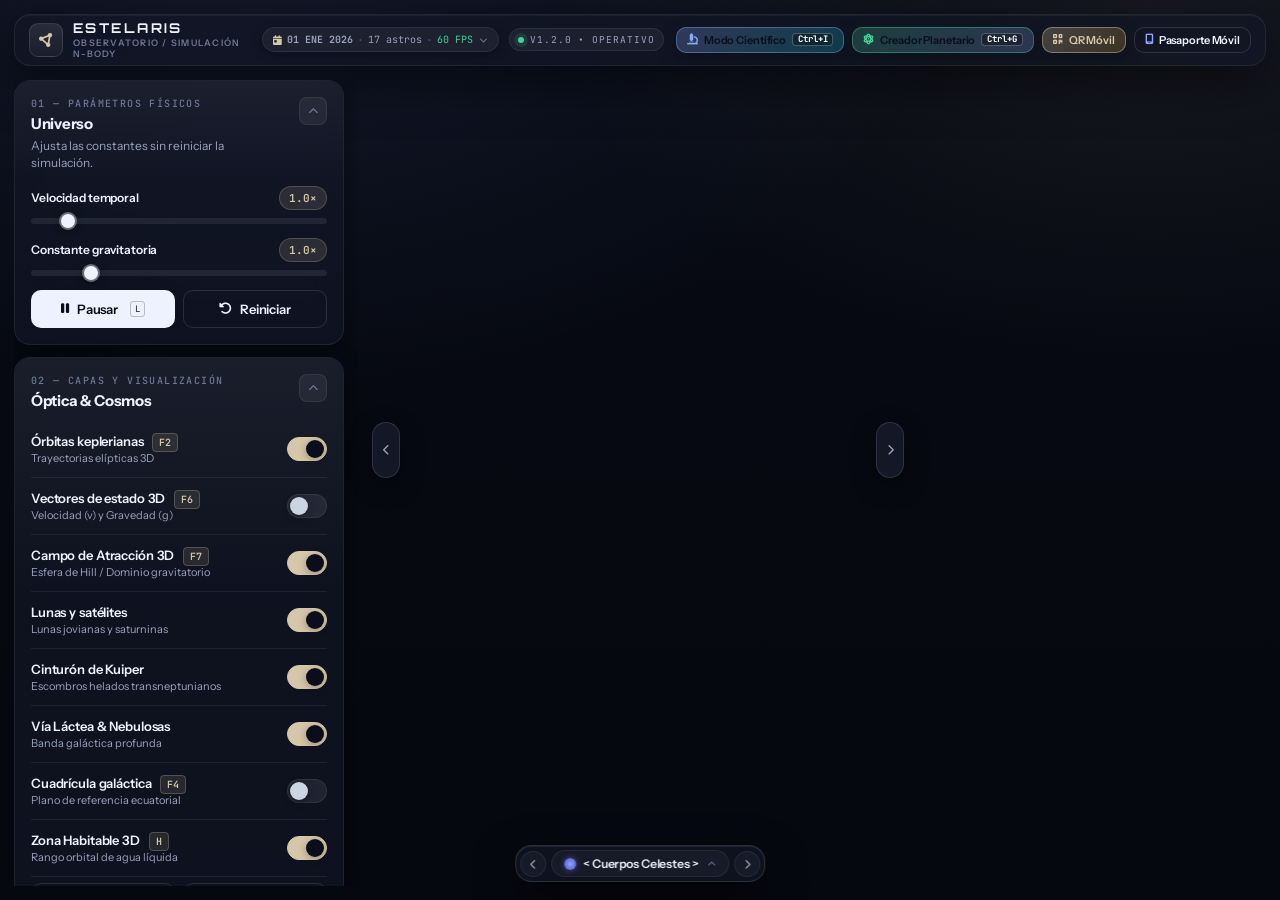
==== commit 40444ef4: "fix(header): integrar panel de metricas junto al titulo de forma compacta y menudita" ====
--- a/index.html
+++ b/index.html
@@ -29,6 +29,50 @@
                     <h1>ESTELARIS</h1>
                     <p>Observatorio / Simulación N-Body</p>
                 </div>
+
+                <!-- MINI-PANEL DE MÉTRICAS DESPLEGABLE (Ajustado al lado del título, menudito verticalmente) -->
+                <div class="cosmic-metrics-pill is-collapsed" id="cosmic-metrics-pill" role="region" aria-label="Métricas de simulación">
+                    <button class="metrics-pill-trigger" id="btn-toggle-metrics" aria-expanded="false" title="Toca para desplegar / ocultar datos de simulación">
+                        <span class="metrics-pill-summary">
+                            <i class="fa-solid fa-calendar-day" style="color:var(--accent-sand); font-size:10px;"></i>
+                            <strong id="pill-summary-date">01 ENE 2026</strong>
+                            <span class="pill-dot pill-summary-bodies-dot">•</span>
+                            <span id="pill-summary-bodies">17 astros</span>
+                            <span class="pill-dot">•</span>
+                            <span id="pill-summary-fps" style="color:var(--success);">60 FPS</span>
+                        </span>
+                        <i class="fa-solid fa-chevron-down pill-chevron" id="pill-chevron"></i>
+                    </button>
+                    <div class="metrics-pill-dropdown" id="metrics-pill-dropdown">
+                        <div class="pill-metrics-grid">
+                            <div class="pill-metric-item">
+                                <span class="metric-label">Fecha simulada</span>
+                                <strong id="stat-date" class="metric-value" style="color:var(--accent-sand);">01 ENE 2026</strong>
+                            </div>
+                            <div class="pill-metric-item">
+                                <span class="metric-label">Cuerpos celestes</span>
+                                <strong id="stat-bodies" class="metric-value">17</strong>
+                            </div>
+                            <div class="pill-metric-item">
+                                <span class="metric-label">Tiempo transcurrido</span>
+                                <strong id="stat-time" class="metric-value">0.00 años</strong>
+                            </div>
+                            <div class="pill-metric-item">
+                                <span class="metric-label">Rendimiento en vivo</span>
+                                <strong id="stat-fps" class="metric-value">60 <span>FPS</span></strong>
+                            </div>
+                        </div>
+                        <div class="pill-metrics-actions">
+                            <button id="btn-reset-camera-header" class="btn btn--ghost btn--compact" style="font-size:11px; flex:1;" title="Restablecer cámara cenital (Tecla R)">
+                                <i class="fa-solid fa-video"></i> Centrar Cámara
+                            </button>
+                            <button id="btn-reset-pill-sim" class="btn btn--secondary btn--compact" style="font-size:11px; flex:1;" title="Reiniciar simulación">
+                                <i class="fa-solid fa-rotate-left"></i> Reiniciar Universo
+                            </button>
+                        </div>
+                    </div>
+                </div>
+
                 <span class="version-pill">
                     <span class="dot"></span> v1.2.0 &bull; OPERATIVO
                 </span>
@@ -60,49 +104,6 @@
                 </a>
             </div>
         </header>
-
-        <!-- MINI-PANEL DE MÉTRICAS DESPLEGABLE (Ubicado justo debajo del título principal) -->
-        <div class="cosmic-metrics-pill is-collapsed" id="cosmic-metrics-pill" role="region" aria-label="Métricas de simulación">
-            <button class="metrics-pill-trigger" id="btn-toggle-metrics" aria-expanded="false" title="Toca para desplegar / ocultar datos de simulación">
-                <span class="metrics-pill-summary">
-                    <i class="fa-solid fa-calendar-day" style="color:var(--accent-sand);"></i>
-                    <strong id="pill-summary-date">01 ENE 2026</strong>
-                    <span class="pill-dot">•</span>
-                    <span id="pill-summary-bodies">17 astros</span>
-                    <span class="pill-dot">•</span>
-                    <span id="pill-summary-fps" style="color:var(--success);">60 FPS</span>
-                </span>
-                <i class="fa-solid fa-chevron-down pill-chevron" id="pill-chevron"></i>
-            </button>
-            <div class="metrics-pill-dropdown" id="metrics-pill-dropdown">
-                <div class="pill-metrics-grid">
-                    <div class="pill-metric-item">
-                        <span class="metric-label">Fecha simulada</span>
-                        <strong id="stat-date" class="metric-value" style="color:var(--accent-sand);">01 ENE 2026</strong>
-                    </div>
-                    <div class="pill-metric-item">
-                        <span class="metric-label">Cuerpos celestes</span>
-                        <strong id="stat-bodies" class="metric-value">17</strong>
-                    </div>
-                    <div class="pill-metric-item">
-                        <span class="metric-label">Tiempo transcurrido</span>
-                        <strong id="stat-time" class="metric-value">0.00 años</strong>
-                    </div>
-                    <div class="pill-metric-item">
-                        <span class="metric-label">Rendimiento en vivo</span>
-                        <strong id="stat-fps" class="metric-value">60 <span>FPS</span></strong>
-                    </div>
-                </div>
-                <div class="pill-metrics-actions">
-                    <button id="btn-reset-camera-header" class="btn btn--ghost btn--compact" style="font-size:11px; flex:1;" title="Restablecer cámara cenital (Tecla R)">
-                        <i class="fa-solid fa-video"></i> Centrar Cámara
-                    </button>
-                    <button id="btn-reset-pill-sim" class="btn btn--secondary btn--compact" style="font-size:11px; flex:1;" title="Reiniciar simulación">
-                        <i class="fa-solid fa-rotate-left"></i> Reiniciar Universo
-                    </button>
-                </div>
-            </div>
-        </div>
 
         <!-- Banner de Propagación Relativista a Velocidad c -->
         <div id="hud-grav-wave-card" class="grav-wave-banner" style="display:none;" aria-live="polite">
--- a/style.css
+++ b/style.css
@@ -66,7 +66,7 @@
   display:flex;
   align-items:center;
   justify-content:space-between;
-  gap:16px;
+  gap:12px;
   flex-wrap:nowrap;
   max-width: 100%;
   background: var(--surface);
@@ -75,34 +75,35 @@
   border:1px solid var(--border);
   border-radius: var(--radius-xl);
   box-shadow: var(--shadow);
-  padding:8px 14px;
-  min-height:56px;
+  padding:6px 14px;
+  min-height:48px;
   flex-shrink:0;
   box-sizing: border-box;
-  overflow: hidden;
+  overflow: visible;
+  position: relative;
 }
 
 .header-left{
-  display:flex;align-items:center;gap:12px;flex-shrink:0;
+  display:flex;align-items:center;gap:10px;flex-shrink:1;min-width:0;
 }
 .brand-mark{
-  width:38px;height:38px;
+  width:34px;height:34px;
   display:grid;place-items:center;
   background: linear-gradient(180deg, rgba(255,255,255,0.10), rgba(255,255,255,0.04));
   border:1px solid var(--border-strong);
-  border-radius:10px;
+  border-radius:9px;
   color:var(--accent-sand);
-  font-size:15px;
+  font-size:14px;
   flex:0 0 auto;
 }
 .brand-text h1{
   font-family:var(--font-display);
-  font-size:14px;letter-spacing:0.18em;font-weight:700;line-height:1;
+  font-size:13.5px;letter-spacing:0.18em;font-weight:700;line-height:1;
   color:var(--text-1);
 }
 .brand-text p{
-  font-size:9.5px;letter-spacing:0.14em;text-transform:uppercase;
-  color:var(--text-3);font-weight:600;margin-top:3px;
+  font-size:9px;letter-spacing:0.14em;text-transform:uppercase;
+  color:var(--text-3);font-weight:600;margin-top:2px;
 }
 .version-pill{
   display:inline-flex;align-items:center;gap:6px;
@@ -110,7 +111,7 @@
   text-transform:uppercase;color:var(--text-2);
   background: rgba(255,255,255,0.05);
   border:1px solid var(--border);
-  padding:5px 9px;border-radius:var(--radius-pill);
+  padding:4px 8px;border-radius:var(--radius-pill);
   white-space:nowrap;
   flex-shrink:0;
 }
@@ -130,42 +131,40 @@
   flex-shrink:0;
 }
 
-/* Mini-Panel Desplegable de Métricas Cósmicas (Debajo del Título) */
+/* Mini-Panel Desplegable de Métricas Cósmicas (Ajustado al lado del título, menudito verticalmente) */
 .cosmic-metrics-pill {
-  position: absolute;
-  top: 72px;
-  left: 50%;
-  transform: translateX(-50%);
+  position: relative;
   z-index: 55;
   pointer-events: auto;
-  display: flex;
-  flex-direction: column;
-  align-items: center;
-  max-width: calc(100vw - 24px);
-  transition: all 0.28s cubic-bezier(0.16, 1, 0.3, 1);
+  display: inline-flex;
+  align-items: center;
+  flex-shrink: 0;
 }
 
 .metrics-pill-trigger {
   display: inline-flex;
   align-items: center;
-  gap: 8px;
-  background: rgba(14, 18, 34, 0.92);
-  backdrop-filter: blur(18px) saturate(1.2);
-  -webkit-backdrop-filter: blur(18px) saturate(1.2);
-  border: 1px solid var(--border-strong);
+  gap: 5px;
+  height: 25px;
+  padding: 2px 10px;
+  background: rgba(255, 255, 255, 0.05);
+  backdrop-filter: blur(14px);
+  -webkit-backdrop-filter: blur(14px);
+  border: 1px solid var(--border);
   border-radius: var(--radius-pill);
-  padding: 5px 14px;
   color: var(--text-2);
   font-family: var(--font-mono);
-  font-size: 11px;
+  font-size: 10px;
   cursor: pointer;
-  box-shadow: 0 4px 20px rgba(0, 0, 0, 0.5), 0 1px 0 rgba(255,255,255,0.08) inset;
-  transition: all 0.2s ease;
+  box-shadow: 0 2px 10px rgba(0, 0, 0, 0.35);
+  transition: all 0.18s ease;
   user-select: none;
+  white-space: nowrap;
+  line-height: 1;
 }
 
 .metrics-pill-trigger:hover {
-  background: rgba(24, 30, 52, 0.98);
+  background: rgba(214, 199, 168, 0.14);
   color: var(--text-1);
   border-color: var(--accent-sand);
 }
@@ -173,17 +172,18 @@
 .metrics-pill-summary {
   display: inline-flex;
   align-items: center;
-  gap: 6px;
+  gap: 5px;
+  white-space: nowrap;
 }
 
 .pill-dot {
   opacity: 0.35;
-  font-size: 9px;
+  font-size: 8px;
 }
 
 .pill-chevron {
-  font-size: 9.5px;
-  transition: transform 0.24s ease;
+  font-size: 8px;
+  transition: transform 0.22s ease;
   color: var(--text-3);
   margin-left: 2px;
 }
@@ -193,21 +193,31 @@
   color: var(--accent-sand);
 }
 
+.cosmic-metrics-pill:not(.is-collapsed) .metrics-pill-trigger {
+  background: rgba(214, 199, 168, 0.18);
+  border-color: var(--accent-sand);
+  color: var(--text-1);
+  box-shadow: 0 0 12px rgba(214, 199, 168, 0.25);
+}
+
 .metrics-pill-dropdown {
-  width: 320px;
-  max-width: 92vw;
-  margin-top: 6px;
-  background: rgba(10, 14, 26, 0.97);
+  position: absolute;
+  top: calc(100% + 8px);
+  left: 0;
+  width: 310px;
+  max-width: 90vw;
+  background: rgba(10, 14, 26, 0.98);
   backdrop-filter: blur(24px);
   -webkit-backdrop-filter: blur(24px);
   border: 1px solid var(--border-strong);
   border-radius: var(--radius-xl);
   padding: 12px;
-  box-shadow: 0 16px 42px rgba(0, 0, 0, 0.75), 0 1px 0 rgba(255,255,255,0.08) inset;
+  box-shadow: 0 16px 42px rgba(0, 0, 0, 0.85), 0 1px 0 rgba(255,255,255,0.08) inset;
   display: flex;
   flex-direction: column;
   gap: 10px;
-  animation: fadeInPill 0.22s cubic-bezier(0.16, 1, 0.3, 1);
+  z-index: 1000;
+  animation: fadeInPill 0.2s cubic-bezier(0.16, 1, 0.3, 1);
 }
 
 .cosmic-metrics-pill.is-collapsed .metrics-pill-dropdown {
@@ -215,7 +225,7 @@
 }
 
 @keyframes fadeInPill {
-  from { opacity: 0; transform: translateY(-8px) scale(0.97); }
+  from { opacity: 0; transform: translateY(-6px) scale(0.98); }
   to { opacity: 1; transform: translateY(0) scale(1); }
 }
 
@@ -1512,15 +1522,52 @@
   .brand-text p{display:none}
   .version-pill{display:none}
   .header-actions{display:none}
+  .hud-header{
+    min-height: 44px;
+    padding: 5px 10px;
+    gap: 8px;
+  }
+  .brand-mark{
+    width: 30px;
+    height: 30px;
+    font-size: 13px;
+  }
+  .brand-text h1{
+    font-size: 12px;
+  }
   .cosmic-metrics-pill{
-    top: 66px;
+    position: relative;
+    top: auto;
+    left: auto;
+    transform: none;
+  }
+  .metrics-pill-trigger{
+    height: 24px;
+    padding: 2px 8px;
+    font-size: 9.5px;
+    gap: 4px;
+  }
+  .metrics-pill-dropdown{
+    position: fixed;
+    top: calc(52px + env(safe-area-inset-top, 6px));
+    left: 10px;
+    right: 10px;
+    width: auto;
+    max-width: calc(100vw - 20px);
+    margin: 0 auto;
   }
 }
 @media (max-width: 640px){
   .hud-container{padding:6px}
   .metric{padding:4px 6px}
   .metric-label{font-size:8.5px}
-  .brand-text h1{font-size:12px}
+  .brand-text h1{font-size:11.5px}
+}
+@media (max-width: 480px){
+  .pill-summary-bodies-dot,
+  #pill-summary-bodies {
+    display: none !important;
+  }
 }
 
 /* Banner de Propagación Relativista (Velocidad c) */
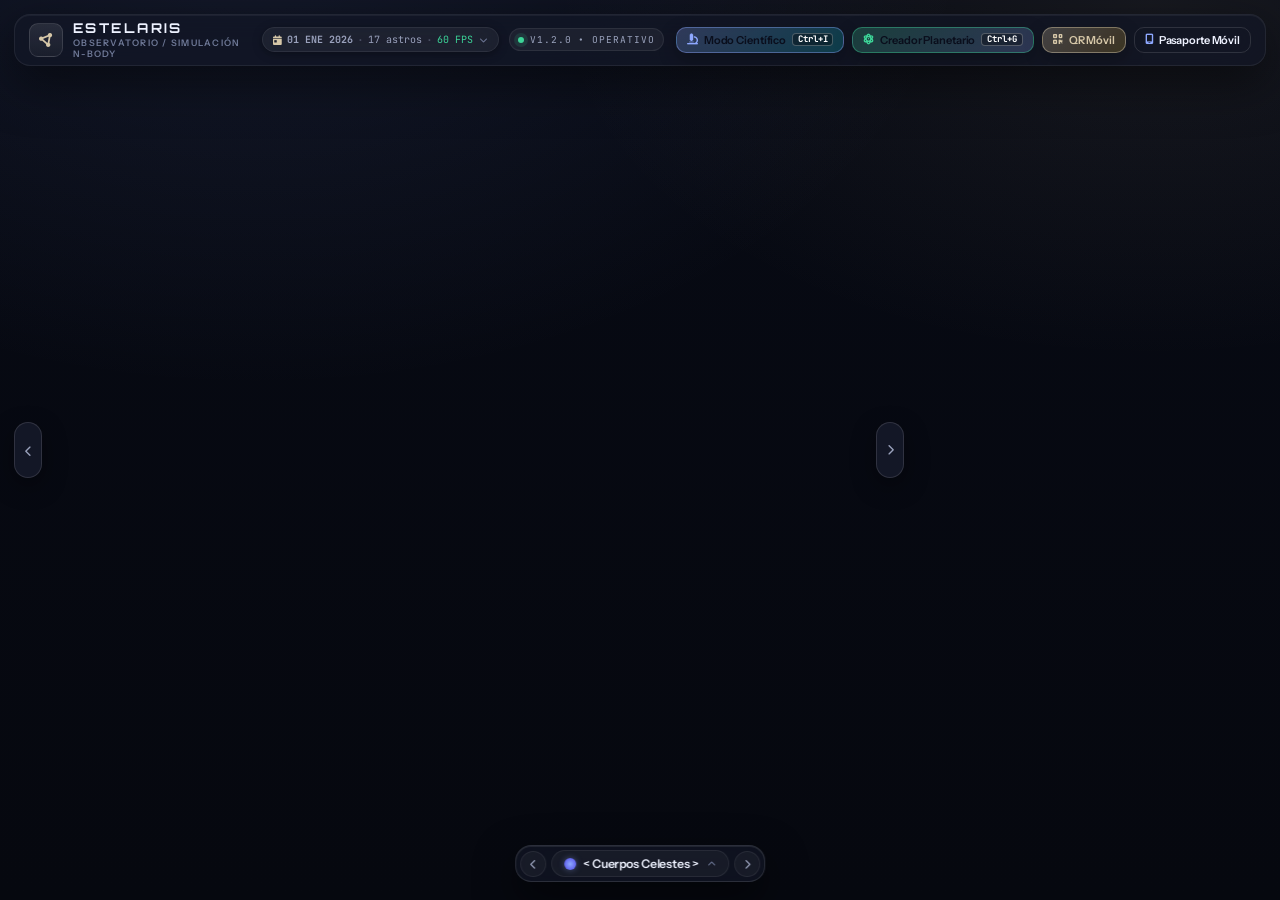
==== commit dd81cb4f: "fix(ui): iniciar con panel de controles colapsado para evitar parpadeo al entrar" ====
--- a/index.html
+++ b/index.html
@@ -128,16 +128,16 @@
         </div>
 
         <!-- Toggles para colapsar paneles -->
-        <button id="btn-toggle-left" class="panel-toggle panel-toggle--left" aria-label="Colapsar panel de controles" aria-expanded="true" title="Colapsar / Expandir controles">
-            <i class="fa-solid fa-chevron-left"></i>
+        <button id="btn-toggle-left" class="panel-toggle panel-toggle--left is-collapsed" aria-label="Expandir panel de controles" aria-expanded="false" title="Colapsar / Expandir controles">
+            <i class="fa-solid fa-chevron-right"></i>
         </button>
         <button id="btn-toggle-right" class="panel-toggle panel-toggle--right" aria-label="Colapsar telemetría" aria-expanded="false" title="Colapsar / Expandir telemetría">
             <i class="fa-solid fa-chevron-right"></i>
         </button>
 
         <div class="hud-main-layout">
-            <!-- Panel Izquierdo -->
-            <aside class="hud-sidebar left-panel">
+            <!-- Panel Izquierdo (Inicia colapsado para vista despejada del cosmos) -->
+            <aside class="hud-sidebar left-panel is-collapsed">
                 <!-- Ficha Dinámica: Astro Seleccionado & Acciones -->
                 <section id="left-selected-card" class="panel-card panel-card--accent is-collapsible" style="display:none; border-color:rgba(255,107,107,0.35); background:linear-gradient(180deg, rgba(35,20,30,0.85), rgba(19,23,38,0.8));">
                     <div class="panel-card-header" data-toggle="card">
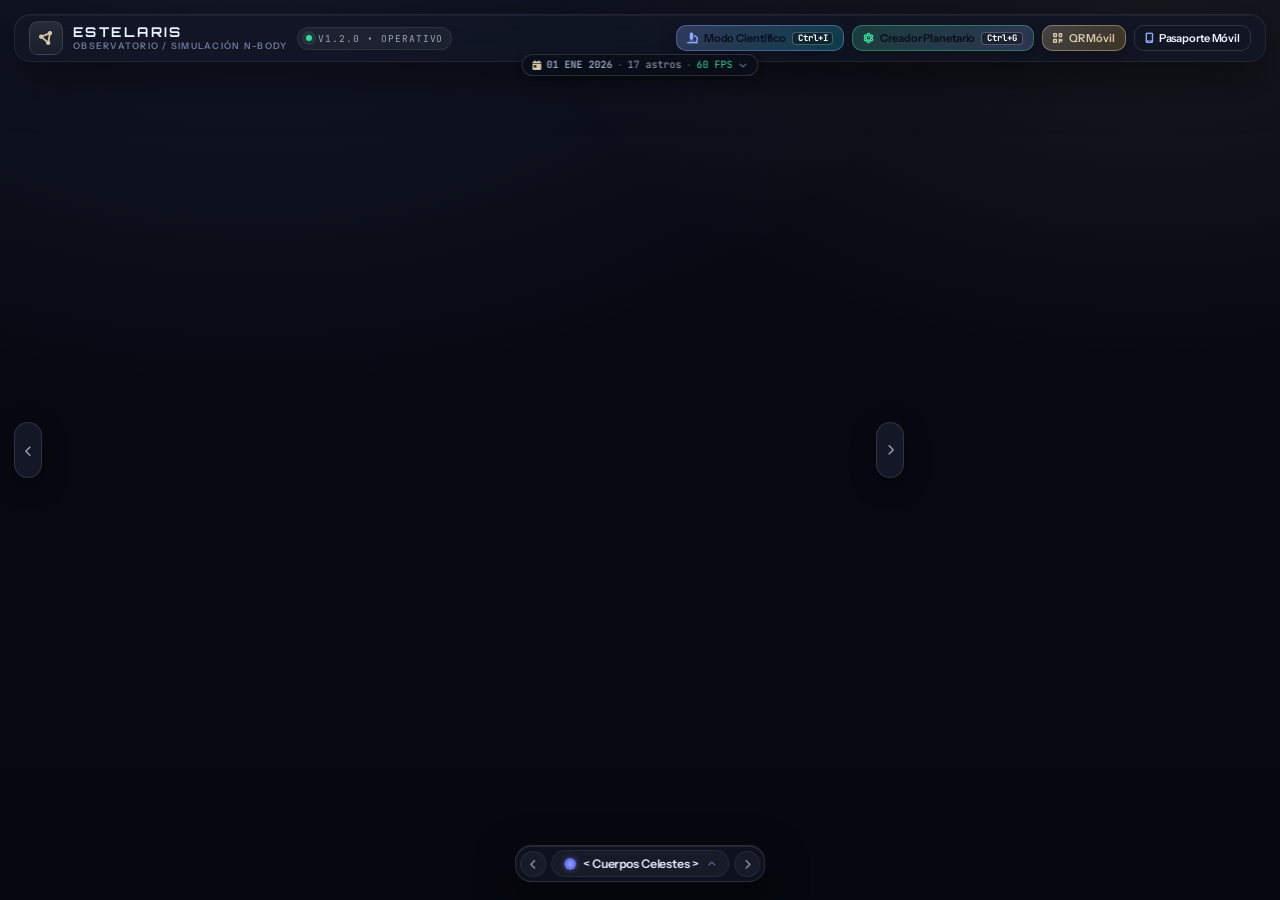
==== commit 1c696ff9: "fix(capas, header): reorganizar modulo de capas con switcher movil sin cortes de scroll y restaurar " ====
--- a/index.html
+++ b/index.html
@@ -28,49 +28,6 @@
                 <div class="brand-text">
                     <h1>ESTELARIS</h1>
                     <p>Observatorio / Simulación N-Body</p>
-                </div>
-
-                <!-- MINI-PANEL DE MÉTRICAS DESPLEGABLE (Ajustado al lado del título, menudito verticalmente) -->
-                <div class="cosmic-metrics-pill is-collapsed" id="cosmic-metrics-pill" role="region" aria-label="Métricas de simulación">
-                    <button class="metrics-pill-trigger" id="btn-toggle-metrics" aria-expanded="false" title="Toca para desplegar / ocultar datos de simulación">
-                        <span class="metrics-pill-summary">
-                            <i class="fa-solid fa-calendar-day" style="color:var(--accent-sand); font-size:10px;"></i>
-                            <strong id="pill-summary-date">01 ENE 2026</strong>
-                            <span class="pill-dot pill-summary-bodies-dot">•</span>
-                            <span id="pill-summary-bodies">17 astros</span>
-                            <span class="pill-dot">•</span>
-                            <span id="pill-summary-fps" style="color:var(--success);">60 FPS</span>
-                        </span>
-                        <i class="fa-solid fa-chevron-down pill-chevron" id="pill-chevron"></i>
-                    </button>
-                    <div class="metrics-pill-dropdown" id="metrics-pill-dropdown">
-                        <div class="pill-metrics-grid">
-                            <div class="pill-metric-item">
-                                <span class="metric-label">Fecha simulada</span>
-                                <strong id="stat-date" class="metric-value" style="color:var(--accent-sand);">01 ENE 2026</strong>
-                            </div>
-                            <div class="pill-metric-item">
-                                <span class="metric-label">Cuerpos celestes</span>
-                                <strong id="stat-bodies" class="metric-value">17</strong>
-                            </div>
-                            <div class="pill-metric-item">
-                                <span class="metric-label">Tiempo transcurrido</span>
-                                <strong id="stat-time" class="metric-value">0.00 años</strong>
-                            </div>
-                            <div class="pill-metric-item">
-                                <span class="metric-label">Rendimiento en vivo</span>
-                                <strong id="stat-fps" class="metric-value">60 <span>FPS</span></strong>
-                            </div>
-                        </div>
-                        <div class="pill-metrics-actions">
-                            <button id="btn-reset-camera-header" class="btn btn--ghost btn--compact" style="font-size:11px; flex:1;" title="Restablecer cámara cenital (Tecla R)">
-                                <i class="fa-solid fa-video"></i> Centrar Cámara
-                            </button>
-                            <button id="btn-reset-pill-sim" class="btn btn--secondary btn--compact" style="font-size:11px; flex:1;" title="Reiniciar simulación">
-                                <i class="fa-solid fa-rotate-left"></i> Reiniciar Universo
-                            </button>
-                        </div>
-                    </div>
                 </div>
 
                 <span class="version-pill">
@@ -104,6 +61,49 @@
                 </a>
             </div>
         </header>
+
+        <!-- MINI-PANEL DE MÉTRICAS DESPLEGABLE (Menudito verticalmente, ubicado debajo de la cabecera) -->
+        <div class="cosmic-metrics-pill is-collapsed" id="cosmic-metrics-pill" role="region" aria-label="Métricas de simulación">
+            <button class="metrics-pill-trigger" id="btn-toggle-metrics" aria-expanded="false" title="Toca para desplegar / ocultar datos de simulación">
+                <span class="metrics-pill-summary">
+                    <i class="fa-solid fa-calendar-day" style="color:var(--accent-sand); font-size:10px;"></i>
+                    <strong id="pill-summary-date">01 ENE 2026</strong>
+                    <span class="pill-dot pill-summary-bodies-dot">•</span>
+                    <span id="pill-summary-bodies">17 astros</span>
+                    <span class="pill-dot">•</span>
+                    <span id="pill-summary-fps" style="color:var(--success);">60 FPS</span>
+                </span>
+                <i class="fa-solid fa-chevron-down pill-chevron" id="pill-chevron"></i>
+            </button>
+            <div class="metrics-pill-dropdown" id="metrics-pill-dropdown">
+                <div class="pill-metrics-grid">
+                    <div class="pill-metric-item">
+                        <span class="metric-label">Fecha simulada</span>
+                        <strong id="stat-date" class="metric-value" style="color:var(--accent-sand);">01 ENE 2026</strong>
+                    </div>
+                    <div class="pill-metric-item">
+                        <span class="metric-label">Cuerpos celestes</span>
+                        <strong id="stat-bodies" class="metric-value">17</strong>
+                    </div>
+                    <div class="pill-metric-item">
+                        <span class="metric-label">Tiempo transcurrido</span>
+                        <strong id="stat-time" class="metric-value">0.00 años</strong>
+                    </div>
+                    <div class="pill-metric-item">
+                        <span class="metric-label">Rendimiento en vivo</span>
+                        <strong id="stat-fps" class="metric-value">60 <span>FPS</span></strong>
+                    </div>
+                </div>
+                <div class="pill-metrics-actions">
+                    <button id="btn-reset-camera-header" class="btn btn--ghost btn--compact" style="font-size:11px; flex:1;" title="Restablecer cámara cenital (Tecla R)">
+                        <i class="fa-solid fa-video"></i> Centrar Cámara
+                    </button>
+                    <button id="btn-reset-pill-sim" class="btn btn--secondary btn--compact" style="font-size:11px; flex:1;" title="Reiniciar simulación">
+                        <i class="fa-solid fa-rotate-left"></i> Reiniciar Universo
+                    </button>
+                </div>
+            </div>
+        </div>
 
         <!-- Banner de Propagación Relativista a Velocidad c -->
         <div id="hud-grav-wave-card" class="grav-wave-banner" style="display:none;" aria-live="polite">
--- a/style.css
+++ b/style.css
@@ -131,40 +131,43 @@
   flex-shrink:0;
 }
 
-/* Mini-Panel Desplegable de Métricas Cósmicas (Ajustado al lado del título, menudito verticalmente) */
+/* Mini-Panel Desplegable de Métricas Cósmicas (Debajo de la cabecera, menudito verticalmente) */
 .cosmic-metrics-pill {
-  position: relative;
-  z-index: 55;
+  position: absolute;
+  top: 54px;
+  left: 50%;
+  transform: translateX(-50%);
+  z-index: 85;
   pointer-events: auto;
   display: inline-flex;
-  align-items: center;
-  flex-shrink: 0;
+  flex-direction: column;
+  align-items: center;
 }
 
 .metrics-pill-trigger {
   display: inline-flex;
   align-items: center;
   gap: 5px;
-  height: 25px;
-  padding: 2px 10px;
-  background: rgba(255, 255, 255, 0.05);
-  backdrop-filter: blur(14px);
-  -webkit-backdrop-filter: blur(14px);
-  border: 1px solid var(--border);
+  height: 22px;
+  padding: 0 10px;
+  background: rgba(10, 14, 26, 0.88);
+  backdrop-filter: blur(16px);
+  -webkit-backdrop-filter: blur(16px);
+  border: 1px solid rgba(255, 255, 255, 0.14);
   border-radius: var(--radius-pill);
   color: var(--text-2);
   font-family: var(--font-mono);
   font-size: 10px;
+  line-height: 22px;
   cursor: pointer;
-  box-shadow: 0 2px 10px rgba(0, 0, 0, 0.35);
+  box-shadow: 0 2px 10px rgba(0, 0, 0, 0.45);
   transition: all 0.18s ease;
   user-select: none;
   white-space: nowrap;
-  line-height: 1;
 }
 
 .metrics-pill-trigger:hover {
-  background: rgba(214, 199, 168, 0.14);
+  background: rgba(24, 30, 52, 0.96);
   color: var(--text-1);
   border-color: var(--accent-sand);
 }
@@ -194,16 +197,17 @@
 }
 
 .cosmic-metrics-pill:not(.is-collapsed) .metrics-pill-trigger {
-  background: rgba(214, 199, 168, 0.18);
+  background: rgba(24, 30, 52, 0.98);
   border-color: var(--accent-sand);
   color: var(--text-1);
-  box-shadow: 0 0 12px rgba(214, 199, 168, 0.25);
+  box-shadow: 0 0 12px rgba(214, 199, 168, 0.28);
 }
 
 .metrics-pill-dropdown {
   position: absolute;
-  top: calc(100% + 8px);
-  left: 0;
+  top: calc(100% + 6px);
+  left: 50%;
+  transform: translateX(-50%);
   width: 310px;
   max-width: 90vw;
   background: rgba(10, 14, 26, 0.98);
@@ -1436,6 +1440,9 @@
     z-index: 120;
     max-height: calc(100vh - 150px);
     overflow-y: auto;
+    -webkit-overflow-scrolling: touch;
+    overscroll-behavior-y: contain;
+    padding-bottom: calc(85px + env(safe-area-inset-bottom, 20px));
     background: rgba(13, 17, 30, 0.96);
     backdrop-filter: blur(20px);
     -webkit-backdrop-filter: blur(20px);
@@ -1461,6 +1468,9 @@
     z-index: 120;
     max-height: 68dvh;
     overflow-y: auto;
+    -webkit-overflow-scrolling: touch;
+    overscroll-behavior-y: contain;
+    padding-bottom: calc(28px + env(safe-area-inset-bottom, 12px));
     background: rgba(13, 17, 30, 0.97);
     backdrop-filter: blur(24px);
     -webkit-backdrop-filter: blur(24px);
@@ -1536,24 +1546,26 @@
     font-size: 12px;
   }
   .cosmic-metrics-pill{
-    position: relative;
-    top: auto;
-    left: auto;
-    transform: none;
+    position: absolute;
+    top: calc(46px + env(safe-area-inset-top, 4px));
+    left: 50%;
+    transform: translateX(-50%);
+    z-index: 85;
   }
   .metrics-pill-trigger{
-    height: 24px;
-    padding: 2px 8px;
+    height: 21px;
+    padding: 0 8px;
     font-size: 9.5px;
     gap: 4px;
+    line-height: 21px;
   }
   .metrics-pill-dropdown{
     position: fixed;
-    top: calc(52px + env(safe-area-inset-top, 6px));
+    top: calc(72px + env(safe-area-inset-top, 6px));
     left: 10px;
     right: 10px;
     width: auto;
-    max-width: calc(100vw - 20px);
+    max-width: 360px;
     margin: 0 auto;
   }
 }
--- a/investigacion.css
+++ b/investigacion.css
@@ -183,6 +183,47 @@
     border-radius: 50%;
 }
 
+/* SELECTOR DE VISTA MÓVIL (Oculto por defecto en escritorio) */
+.inv-mobile-switch {
+    display: none;
+    gap: 6px;
+    background: rgba(255, 255, 255, 0.04);
+    border: 1px solid rgba(255, 255, 255, 0.08);
+    border-radius: 8px;
+    padding: 3px;
+    margin-top: 2px;
+}
+
+.inv-mob-switch-btn {
+    flex: 1;
+    display: flex;
+    align-items: center;
+    justify-content: center;
+    gap: 6px;
+    padding: 6px 10px;
+    background: transparent;
+    border: 1px solid transparent;
+    border-radius: 6px;
+    color: #94a3b8;
+    font-family: inherit;
+    font-size: 11px;
+    font-weight: 600;
+    cursor: pointer;
+    transition: all 0.18s ease;
+}
+
+.inv-mob-switch-btn.is-active {
+    color: #ffffff;
+    background: rgba(142, 168, 255, 0.18);
+    border-color: rgba(142, 168, 255, 0.35);
+    box-shadow: 0 2px 8px rgba(0, 0, 0, 0.3);
+}
+
+.inv-mob-switch-btn i {
+    font-size: 11px;
+    color: #38bdf8;
+}
+
 .inv-btn-close {
     width: 32px;
     height: 32px;
@@ -603,19 +644,19 @@
 @media (max-width: 768px) {
     .inv-backdrop {
         padding: 4px;
-        padding-top: max(8px, env(safe-area-inset-top));
-        padding-bottom: max(8px, env(safe-area-inset-bottom));
+        padding-top: max(6px, env(safe-area-inset-top));
+        padding-bottom: max(6px, env(safe-area-inset-bottom));
         padding-left: max(4px, env(safe-area-inset-left));
         padding-right: max(4px, env(safe-area-inset-right));
     }
     .inv-modal {
         height: 100dvh;
-        max-height: calc(100dvh - env(safe-area-inset-top, 0px) - env(safe-area-inset-bottom, 0px) - 8px);
+        max-height: calc(100dvh - env(safe-area-inset-top, 0px) - env(safe-area-inset-bottom, 0px) - 6px);
         border-radius: 12px;
     }
     .inv-header {
-        padding: 10px 12px;
-        gap: 8px;
+        padding: 8px 10px;
+        gap: 6px;
     }
     .inv-header-top-row {
         display: flex;
@@ -623,13 +664,16 @@
         justify-content: space-between;
     }
     .inv-title {
-        font-size: 18px;
+        font-size: 17px;
+    }
+    .inv-mobile-switch {
+        display: flex;
     }
     .inv-nav-pills {
         overflow-x: auto;
         flex-wrap: nowrap;
         white-space: nowrap;
-        padding-bottom: 4px;
+        padding-bottom: 2px;
         -webkit-overflow-scrolling: touch;
         scrollbar-width: none;
     }
@@ -637,20 +681,76 @@
         display: none;
     }
     .inv-layout {
+        display: flex;
+        flex-direction: column;
         padding: 10px;
         gap: 12px;
-    }
+        overflow-y: auto;
+        -webkit-overflow-scrolling: touch;
+        overscroll-behavior-y: contain;
+        /* Padding inferior generoso para que NUNCA se corte por la barra de herramientas de Brave */
+        padding-bottom: calc(85px + env(safe-area-inset-bottom, 24px));
+    }
+
+    /* Alternancia de vistas en móvil */
+    .inv-col-diagram,
+    .inv-col-data {
+        display: none !important;
+        width: 100%;
+        box-sizing: border-box;
+    }
+    .inv-col-diagram.is-mobile-visible,
+    .inv-col-data.is-mobile-visible {
+        display: flex !important;
+        flex-direction: column;
+        gap: 12px;
+    }
+
     .inv-svg-stage-box {
-        height: 200px;
+        height: 210px;
+        max-height: 34vh;
+    }
+    .inv-layer-ruler {
+        overflow-x: auto;
+        -webkit-overflow-scrolling: touch;
+        scrollbar-width: none;
+    }
+    .inv-layer-ruler::-webkit-scrollbar {
+        display: none;
+    }
+    .inv-layer-dossier {
+        padding: 12px;
+        gap: 10px;
+    }
+    .inv-dossier-grid {
+        gap: 8px;
+    }
+    .inv-cell-value {
+        font-size: 11.5px;
+    }
+
+    /* Columna de datos científicos en móvil: sin scroll anidado bloqueante */
+    .inv-col-data {
+        overflow: visible;
+        height: auto;
+        padding: 12px;
     }
     .inv-tabs-nav {
         overflow-x: auto;
         white-space: nowrap;
         -webkit-overflow-scrolling: touch;
         scrollbar-width: none;
+        margin-bottom: 10px;
+        padding-bottom: 6px;
     }
     .inv-tabs-nav::-webkit-scrollbar {
         display: none;
+    }
+    .inv-tabs-body {
+        overflow: visible;
+        height: auto;
+        flex: none;
+        padding-right: 0;
     }
     .inv-trivia-list {
         grid-template-columns: 1fr;
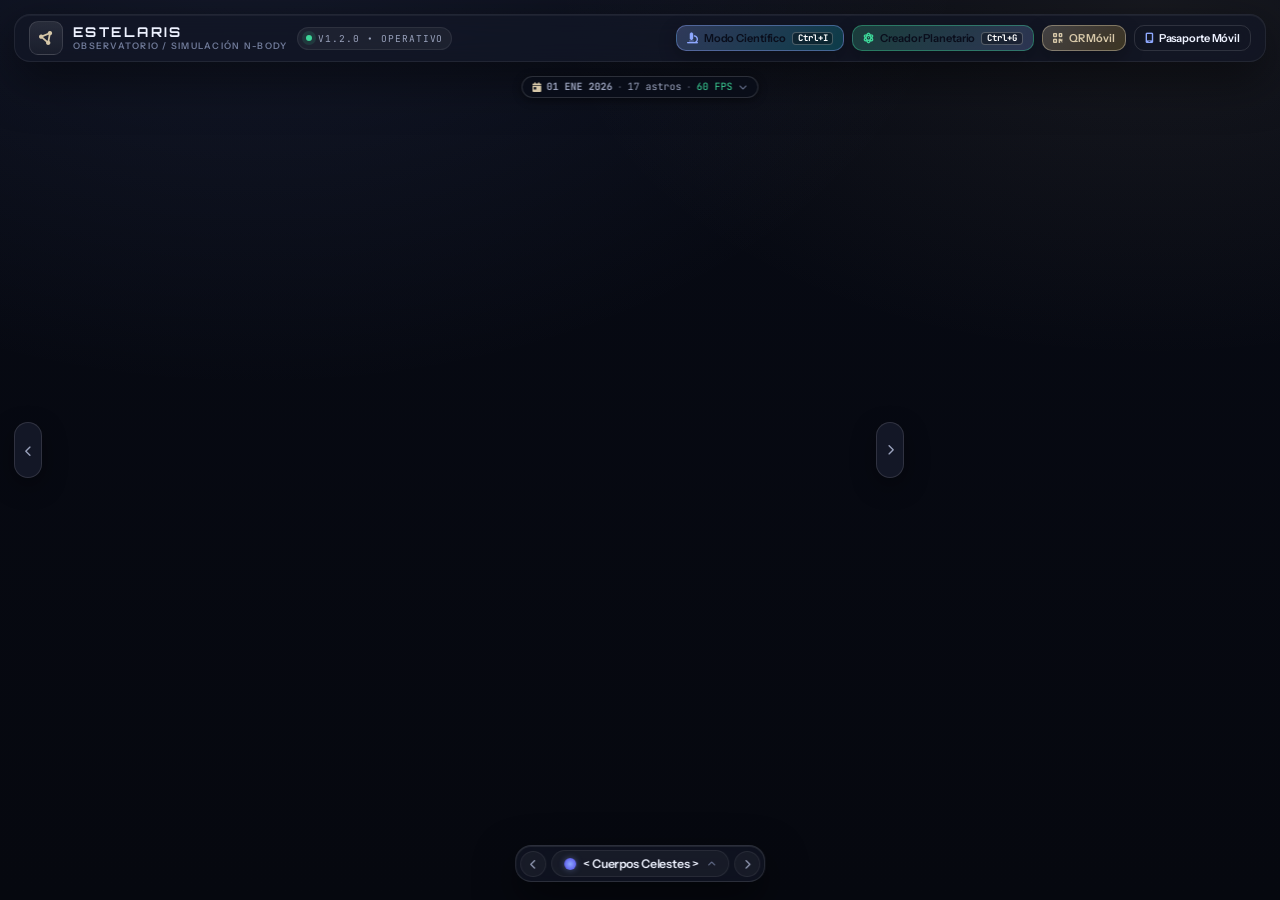
==== commit 68a535aa: "fix(ui, trivia): corregir posicion de metricas en movil, superposicion de badges y aleatoriedad de o" ====
--- a/index.html
+++ b/index.html
@@ -62,7 +62,7 @@
             </div>
         </header>
 
-        <!-- MINI-PANEL DE MÉTRICAS DESPLEGABLE (Menudito verticalmente, ubicado debajo de la cabecera) -->
+        <!-- MINI-PANEL DE MÉTRICAS DESPLEGABLE (Centrado en pantalla, debajo de la cabecera sin recortes) -->
         <div class="cosmic-metrics-pill is-collapsed" id="cosmic-metrics-pill" role="region" aria-label="Métricas de simulación">
             <button class="metrics-pill-trigger" id="btn-toggle-metrics" aria-expanded="false" title="Toca para desplegar / ocultar datos de simulación">
                 <span class="metrics-pill-summary">
--- a/style.css
+++ b/style.css
@@ -131,13 +131,13 @@
   flex-shrink:0;
 }
 
-/* Mini-Panel Desplegable de Métricas Cósmicas (Debajo de la cabecera, menudito verticalmente) */
+/* Mini-Panel Desplegable de Métricas Cósmicas (Anclado bajo la cabecera sin solapamiento ni desfasajes) */
 .cosmic-metrics-pill {
-  position: absolute;
-  top: 54px;
+  position: fixed;
+  top: 76px;
   left: 50%;
   transform: translateX(-50%);
-  z-index: 85;
+  z-index: 100;
   pointer-events: auto;
   display: inline-flex;
   flex-direction: column;
@@ -208,8 +208,8 @@
   top: calc(100% + 6px);
   left: 50%;
   transform: translateX(-50%);
-  width: 310px;
-  max-width: 90vw;
+  width: 320px;
+  max-width: min(320px, calc(100vw - 20px));
   background: rgba(10, 14, 26, 0.98);
   backdrop-filter: blur(24px);
   -webkit-backdrop-filter: blur(24px);
@@ -229,8 +229,8 @@
 }
 
 @keyframes fadeInPill {
-  from { opacity: 0; transform: translateY(-6px) scale(0.98); }
-  to { opacity: 1; transform: translateY(0) scale(1); }
+  from { opacity: 0; transform: translateX(-50%) translateY(-6px) scale(0.98); }
+  to { opacity: 1; transform: translateX(-50%) translateY(0) scale(1); }
 }
 
 .pill-metrics-grid {
@@ -268,6 +268,15 @@
   gap: 8px;
   padding-top: 6px;
   border-top: 1px solid var(--border);
+}
+
+.pill-metrics-actions .btn {
+  font-size: 11px;
+  padding: 6px 8px;
+  white-space: nowrap;
+  gap: 5px;
+  justify-content: center;
+  min-width: 0;
 }
 
 /* Main layout */
@@ -1546,11 +1555,11 @@
     font-size: 12px;
   }
   .cosmic-metrics-pill{
-    position: absolute;
-    top: calc(46px + env(safe-area-inset-top, 4px));
+    position: fixed;
+    top: calc(max(8px, env(safe-area-inset-top, 0px)) + 58px);
     left: 50%;
     transform: translateX(-50%);
-    z-index: 85;
+    z-index: 100;
   }
   .metrics-pill-trigger{
     height: 21px;
@@ -1560,13 +1569,13 @@
     line-height: 21px;
   }
   .metrics-pill-dropdown{
-    position: fixed;
-    top: calc(72px + env(safe-area-inset-top, 6px));
-    left: 10px;
-    right: 10px;
-    width: auto;
-    max-width: 360px;
-    margin: 0 auto;
+    position: absolute;
+    top: calc(100% + 6px);
+    left: 50%;
+    transform: translateX(-50%);
+    width: min(320px, calc(100vw - 20px));
+    max-width: min(320px, calc(100vw - 20px));
+    margin: 0;
   }
 }
 @media (max-width: 640px){
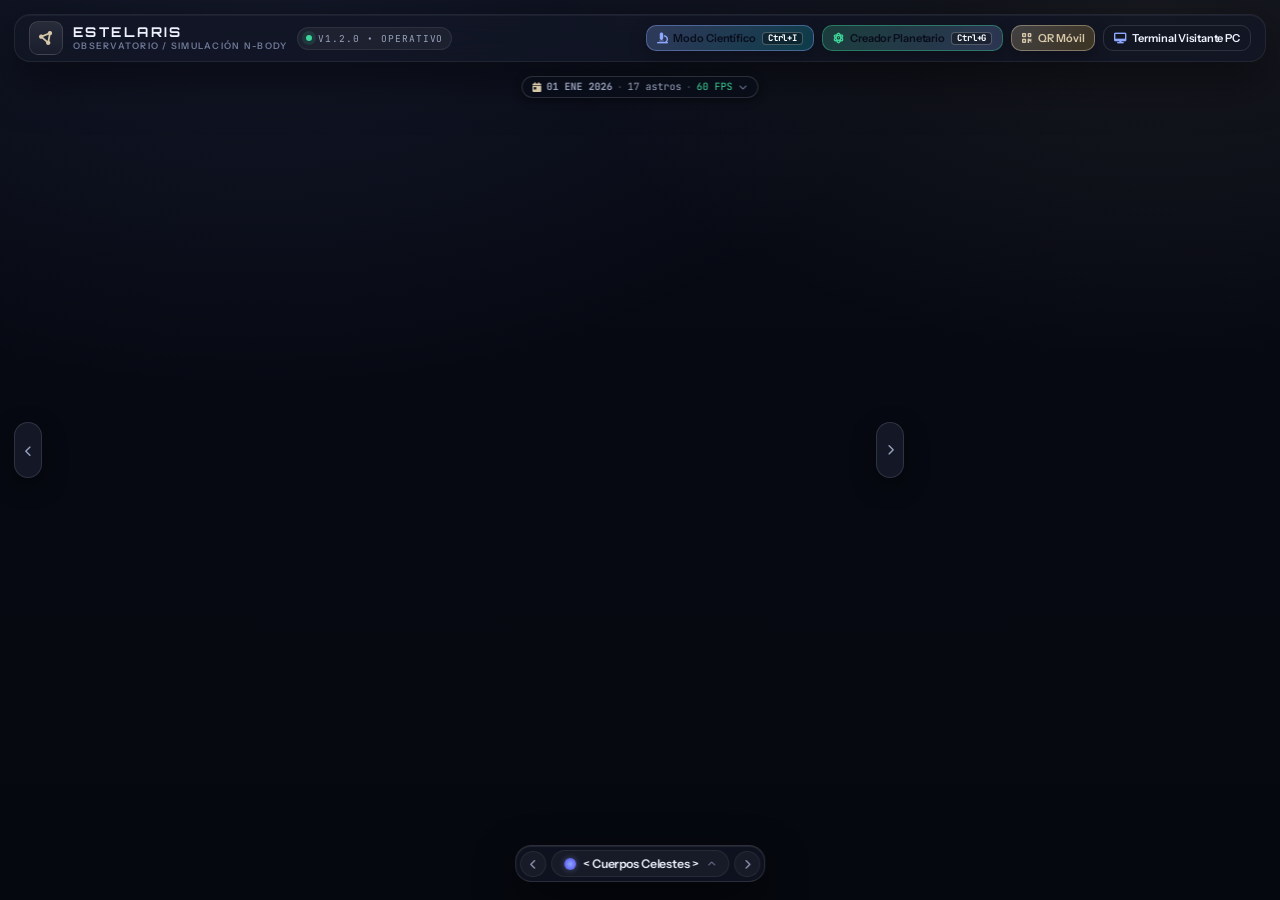
==== commit 2044ddde: "feat: agregar version completa de visitante para PC (visitante-pc.html) e interconexion con movil" ====
--- a/index.html
+++ b/index.html
@@ -55,9 +55,9 @@
                     <i class="fa-solid fa-qrcode"></i>
                     <span>QR Móvil</span>
                 </button>
-                <a href="visitante.html" id="btn-open-passport-header" class="btn btn--ghost btn--compact" style="font-size:11px; padding: 5px 10px; gap:6px; text-decoration:none; display:inline-flex; align-items:center; color:var(--text-1);" title="Abrir Pasaporte Interactivo del Visitante">
-                    <i class="fa-solid fa-mobile-screen" style="color:var(--accent-blue);"></i>
-                    <span>Pasaporte Móvil</span>
+                <a href="visitante-pc.html" id="btn-open-passport-header" class="btn btn--ghost btn--compact" style="font-size:11px; padding: 5px 10px; gap:6px; text-decoration:none; display:inline-flex; align-items:center; color:var(--text-1);" title="Abrir Terminal del Visitante para PC">
+                    <i class="fa-solid fa-desktop" style="color:var(--accent-blue);"></i>
+                    <span>Terminal Visitante PC</span>
                 </a>
             </div>
         </header>
@@ -555,6 +555,25 @@
                 </button>
             </div>
         </nav>
+
+        <!-- HUD FLOTANTE DE ASTRO ENFOCADO (Navegación entre cuerpos y deselección rápida) -->
+        <div id="floating-focus-hud" class="floating-focus-hud hidden" aria-label="Control de astro enfocado">
+            <button id="btn-focus-prev" class="focus-hud-nav-btn" aria-label="Astro anterior" title="Astro anterior (Flecha Izquierda)">
+                <i class="fa-solid fa-chevron-left"></i>
+            </button>
+            <div id="focus-hud-pill" class="focus-hud-pill" role="button" tabindex="0" title="Ver telemetría del astro">
+                <span id="focus-hud-dot" class="focus-hud-dot"></span>
+                <span id="focus-hud-name" class="focus-hud-name">Tierra</span>
+                <span class="focus-hud-badge"><i class="fa-solid fa-crosshairs"></i> Enfocado</span>
+            </div>
+            <button id="btn-focus-next" class="focus-hud-nav-btn" aria-label="Siguiente astro" title="Siguiente astro (Flecha Derecha)">
+                <i class="fa-solid fa-chevron-right"></i>
+            </button>
+            <button id="btn-focus-exit" class="focus-hud-exit-btn" aria-label="Deseleccionar y salir de enfoque" title="Deseleccionar astro y volver a vista general">
+                <i class="fa-solid fa-xmark"></i>
+                <span>Salir</span>
+            </button>
+        </div>
 
         <div id="toast-stack" class="toast-stack" aria-live="polite"></div>
     </div>
--- a/style.css
+++ b/style.css
@@ -1027,11 +1027,139 @@
   gap: 8px !important;
 }
 
+/* ==========================================================================
+   HUD FLOTANTE DE ENFOQUE DE ASTRO (Navegación y Deselección Rápida)
+   ========================================================================== */
+.floating-focus-hud {
+  position: fixed;
+  bottom: 80px;
+  left: 50%;
+  transform: translateX(-50%);
+  z-index: 170;
+  display: flex;
+  align-items: center;
+  gap: 6px;
+  padding: 5px 8px;
+  background: rgba(10, 14, 26, 0.88);
+  backdrop-filter: blur(20px) saturate(1.25);
+  -webkit-backdrop-filter: blur(20px) saturate(1.25);
+  border: 1px solid rgba(255, 255, 255, 0.16);
+  border-radius: var(--radius-pill);
+  box-shadow: 0 16px 40px rgba(0, 0, 0, 0.65), 0 0 20px rgba(0, 242, 254, 0.14);
+  transition: opacity 0.28s cubic-bezier(0.2, 0.8, 0.2, 1), transform 0.28s cubic-bezier(0.2, 0.8, 0.2, 1);
+  user-select: none;
+  pointer-events: auto;
+}
+.floating-focus-hud.hidden {
+  opacity: 0;
+  pointer-events: none !important;
+  transform: translate(-50%, 16px) scale(0.94);
+}
+.focus-hud-nav-btn {
+  width: 30px;
+  height: 30px;
+  border-radius: 50%;
+  border: 1px solid rgba(255, 255, 255, 0.14);
+  background: rgba(255, 255, 255, 0.06);
+  color: var(--text-1);
+  display: flex;
+  align-items: center;
+  justify-content: center;
+  cursor: pointer;
+  transition: all 0.18s ease;
+  flex-shrink: 0;
+  font-size: 11px;
+}
+.focus-hud-nav-btn:hover {
+  background: rgba(255, 255, 255, 0.14);
+  border-color: rgba(255, 255, 255, 0.3);
+  transform: scale(1.05);
+}
+.focus-hud-nav-btn:active {
+  transform: scale(0.92);
+}
+.focus-hud-pill {
+  display: flex;
+  align-items: center;
+  gap: 8px;
+  padding: 4px 10px;
+  background: rgba(255, 255, 255, 0.04);
+  border: 1px solid rgba(255, 255, 255, 0.08);
+  border-radius: var(--radius-pill);
+  cursor: pointer;
+  transition: all 0.2s ease;
+}
+.focus-hud-pill:hover {
+  background: rgba(255, 255, 255, 0.09);
+  border-color: rgba(255, 255, 255, 0.2);
+}
+.focus-hud-dot {
+  width: 9px;
+  height: 9px;
+  border-radius: 50%;
+  background: #00f2fe;
+  box-shadow: 0 0 10px #00f2fe;
+  flex-shrink: 0;
+  transition: background-color 0.25s ease, box-shadow 0.25s ease;
+}
+.focus-hud-name {
+  font-family: var(--font-sans);
+  font-size: 12.5px;
+  font-weight: 600;
+  color: #ffffff;
+  letter-spacing: -0.01em;
+  white-space: nowrap;
+}
+.focus-hud-badge {
+  font-family: var(--font-mono);
+  font-size: 9px;
+  font-weight: 600;
+  letter-spacing: 0.04em;
+  text-transform: uppercase;
+  color: var(--accent-sand);
+  background: rgba(214, 199, 168, 0.12);
+  border: 1px solid rgba(214, 199, 168, 0.25);
+  padding: 1.5px 6px;
+  border-radius: var(--radius-pill);
+  display: inline-flex;
+  align-items: center;
+  gap: 4px;
+}
+.focus-hud-exit-btn {
+  display: inline-flex;
+  align-items: center;
+  gap: 6px;
+  height: 30px;
+  padding: 0 12px;
+  border-radius: var(--radius-pill);
+  border: 1px solid rgba(239, 68, 68, 0.45);
+  background: linear-gradient(135deg, rgba(239, 68, 68, 0.25), rgba(185, 28, 28, 0.38));
+  color: #ff9999;
+  font-family: var(--font-sans);
+  font-size: 11.5px;
+  font-weight: 600;
+  cursor: pointer;
+  transition: all 0.18s ease;
+  margin-left: 2px;
+  white-space: nowrap;
+}
+.focus-hud-exit-btn:hover {
+  background: linear-gradient(135deg, rgba(239, 68, 68, 0.45), rgba(185, 28, 28, 0.6));
+  color: #ffffff;
+  border-color: rgba(239, 68, 68, 0.7);
+  box-shadow: 0 0 12px rgba(239, 68, 68, 0.35);
+  transform: scale(1.02);
+}
+.focus-hud-exit-btn:active {
+  transform: scale(0.95);
+}
+
 /* Modo Inmersivo / Ocultar HUD (F8) */
 .hud-hidden .hud-header,
 .hud-hidden .hud-sidebar,
 .hud-hidden .panel-toggle,
-.hud-hidden .celestial-dock {
+.hud-hidden .celestial-dock,
+.hud-hidden .floating-focus-hud {
   opacity: 0 !important;
   pointer-events: none !important;
   transition: opacity 0.3s ease, transform 0.3s ease !important;
@@ -1313,6 +1441,7 @@
   align-items: center;
   justify-content: center;
   padding: 16px;
+  overflow-y: auto;
   opacity: 0;
   visibility: hidden;
   transition: all 0.24s cubic-bezier(0.2, 0.8, 0.2, 1);
@@ -1327,15 +1456,21 @@
   background: var(--surface-strong);
   border: 1px solid var(--border-accent);
   border-radius: var(--radius-xl);
-  padding: 24px;
-  max-width: 420px;
+  padding: 22px 20px;
+  max-width: 400px;
   width: 100%;
+  max-height: calc(100dvh - 36px);
+  overflow-y: auto;
+  -webkit-overflow-scrolling: touch;
+  box-sizing: border-box;
   box-shadow: var(--shadow);
   display: flex;
   flex-direction: column;
-  gap: 16px;
+  gap: 14px;
   transform: scale(0.95);
   transition: transform 0.24s cubic-bezier(0.2, 0.8, 0.2, 1);
+  scrollbar-width: thin;
+  scrollbar-color: rgba(255, 255, 255, 0.16) transparent;
 }
 .qr-modal-backdrop.is-open .qr-modal-card {
   transform: scale(1);
@@ -1369,31 +1504,40 @@
   flex-direction: column;
   align-items: center;
   text-align: center;
-  gap: 14px;
+  gap: 12px;
 }
 .qr-display-box {
   background: #ffffff;
-  padding: 14px;
+  padding: 10px;
   border-radius: var(--radius-lg);
   box-shadow: 0 8px 30px rgba(0, 0, 0, 0.5);
+  display: flex;
+  align-items: center;
+  justify-content: center;
 }
 .qr-display-box img {
-  width: 220px;
-  height: 220px;
+  width: 180px;
+  height: 180px;
+  max-width: 100%;
+  aspect-ratio: 1 / 1;
   display: block;
 }
 .qr-instructions {
-  font-size: 12px;
+  font-size: 11.5px;
   color: var(--text-2);
   line-height: 1.45;
 }
+.qr-instructions p {
+  margin: 2px 0;
+}
 .qr-url-box {
   display: flex;
   align-items: center;
   justify-content: space-between;
-  gap: 10px;
+  gap: 8px;
   width: 100%;
-  background: rgba(0, 0, 0, 0.4);
+  box-sizing: border-box;
+  background: rgba(0, 0, 0, 0.45);
   border: 1px solid var(--border);
   border-radius: var(--radius-md);
   padding: 8px 10px;
@@ -1405,12 +1549,34 @@
   overflow: hidden;
   text-overflow: ellipsis;
   white-space: nowrap;
+  flex: 1 1 auto;
+  min-width: 0;
+  text-align: left;
+}
+.qr-url-box button,
+#btn-copy-qr-url {
+  flex-shrink: 0;
+  white-space: nowrap;
+  display: inline-flex;
+  align-items: center;
+  justify-content: center;
+  gap: 6px;
+  padding: 6px 12px;
+  font-size: 11.5px;
+  font-weight: 600;
+  min-width: 82px;
 }
 .qr-modal-footer {
   display: flex;
   justify-content: center;
   border-top: 1px solid var(--border);
   padding-top: 12px;
+}
+.qr-modal-footer .btn {
+  width: 100%;
+  justify-content: center;
+  font-size: 12.5px;
+  padding: 10px 14px;
 }
 
 /* Responsive — móvil y tablet con Drawers laterales */
@@ -1441,17 +1607,22 @@
   }
   .left-panel{
     position: fixed;
-    top: 68px;
+    top: 64px;
     left: 10px;
-    bottom: 80px;
-    width: min(340px, 92vw);
-    max-width: 92vw;
+    right: 10px;
+    bottom: calc(64px + env(safe-area-inset-bottom, 8px));
+    margin: 0 auto;
+    width: auto;
+    max-width: 440px;
     z-index: 120;
-    max-height: calc(100vh - 150px);
+    max-height: calc(100vh - 140px);
     overflow-y: auto;
     -webkit-overflow-scrolling: touch;
     overscroll-behavior-y: contain;
-    padding-bottom: calc(85px + env(safe-area-inset-bottom, 20px));
+    padding: 14px 14px calc(80px + env(safe-area-inset-bottom, 20px)) 14px;
+    box-sizing: border-box;
+    scrollbar-width: thin;
+    scrollbar-color: rgba(255, 255, 255, 0.18) transparent;
     background: rgba(13, 17, 30, 0.96);
     backdrop-filter: blur(20px);
     -webkit-backdrop-filter: blur(20px);
@@ -1461,7 +1632,7 @@
     transition: transform 0.32s cubic-bezier(0.2, 0.8, 0.2, 1), opacity 0.25s ease;
   }
   .left-panel.is-collapsed{
-    transform: translateX(calc(-100% - 20px));
+    transform: translateY(calc(100% + 40px));
     opacity: 0;
     pointer-events: none !important;
   }
@@ -1479,7 +1650,10 @@
     overflow-y: auto;
     -webkit-overflow-scrolling: touch;
     overscroll-behavior-y: contain;
-    padding-bottom: calc(28px + env(safe-area-inset-bottom, 12px));
+    padding: 14px 14px calc(28px + env(safe-area-inset-bottom, 12px)) 14px;
+    box-sizing: border-box;
+    scrollbar-width: thin;
+    scrollbar-color: rgba(255, 255, 255, 0.18) transparent;
     background: rgba(13, 17, 30, 0.97);
     backdrop-filter: blur(24px);
     -webkit-backdrop-filter: blur(24px);
@@ -1492,6 +1666,33 @@
     transform: translateY(calc(100% + 40px));
     opacity: 0;
     pointer-events: none !important;
+  }
+  /* Centrado simétrico de subcajones internos */
+  .left-panel .panel-card,
+  .right-panel .panel-card{
+    width: 100% !important;
+    margin-left: 0 !important;
+    margin-right: 0 !important;
+    box-sizing: border-box !important;
+  }
+  /* Barra de scroll estilizada ultrafina para evitar descuadres */
+  .left-panel::-webkit-scrollbar,
+  .right-panel::-webkit-scrollbar{
+    width: 4px;
+  }
+  .left-panel::-webkit-scrollbar-track,
+  .right-panel::-webkit-scrollbar-track{
+    background: transparent;
+    margin: 14px 0;
+  }
+  .left-panel::-webkit-scrollbar-thumb,
+  .right-panel::-webkit-scrollbar-thumb{
+    background: rgba(255, 255, 255, 0.18);
+    border-radius: 999px;
+  }
+  .left-panel::-webkit-scrollbar-thumb:hover,
+  .right-panel::-webkit-scrollbar-thumb:hover{
+    background: rgba(255, 255, 255, 0.35);
   }
 }
 @media (max-height: 760px){
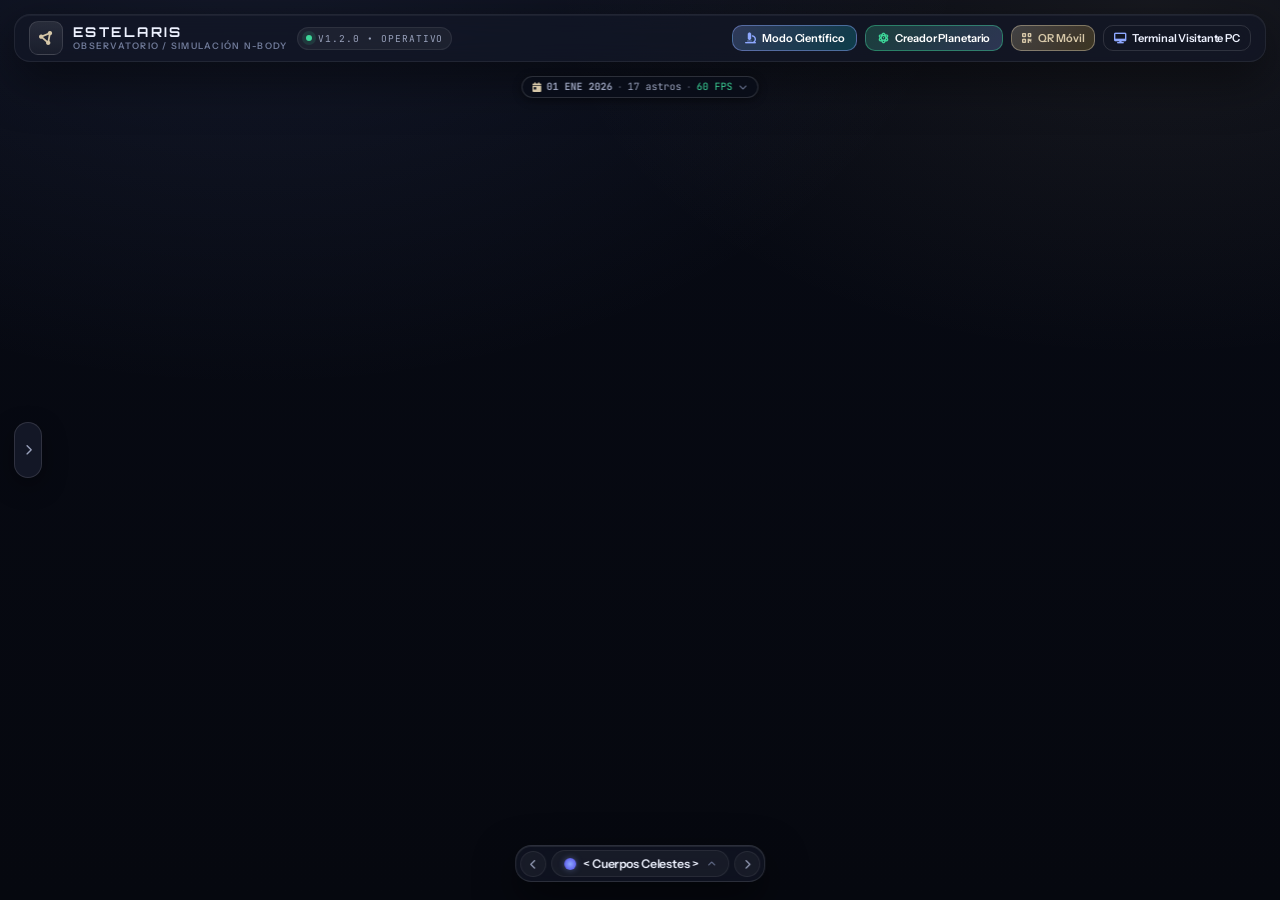
==== commit 1ce0f175: "feat(investigacion): registro integral de los 19 cuerpos celestes, filtros por categoria, banco de 9" ====
--- a/index.html
+++ b/index.html
@@ -37,21 +37,19 @@
 
             <!-- Acciones directas de cabecera en escritorio -->
             <div class="header-actions">
-                <button id="btn-open-investigation-header" class="btn btn--primary btn--compact" style="font-size:11px; padding: 5px 10px; gap:6px; background:linear-gradient(135deg, rgba(142,168,255,0.25), rgba(0,242,254,0.18)); border-color:rgba(142,168,255,0.4);" title="Modo Investigativo & Ficha Científica (Ctrl + I)">
+                <button id="btn-open-investigation-header" class="btn btn--compact" style="font-size:11px; padding: 5px 12px; gap:6px; background:linear-gradient(135deg, rgba(142,168,255,0.25), rgba(0,242,254,0.18)); border:1px solid rgba(142,168,255,0.45); color:#ffffff; font-weight:600;" title="Modo Investigativo & Ficha Científica">
                     <i class="fa-solid fa-microscope" style="color:var(--accent-blue);"></i>
                     <span>Modo Científico</span>
-                    <span class="key-badge" style="background:rgba(0,0,0,0.35); border-color:rgba(255,255,255,0.25); font-size:9px; padding:1px 5px;">Ctrl+I</span>
                 </button>
-                <button id="btn-open-creator-header" class="btn btn--primary btn--compact" style="font-size:11px; padding: 5px 10px; gap:6px; background:linear-gradient(135deg, rgba(61,213,152,0.22), rgba(142,168,255,0.22)); border-color:rgba(61,213,152,0.4);" title="Génesis Planetario & Laboratorio Astroquímico (Ctrl + G)">
+                <button id="btn-open-creator-header" class="btn btn--compact" style="font-size:11px; padding: 5px 12px; gap:6px; background:linear-gradient(135deg, rgba(61,213,152,0.22), rgba(142,168,255,0.22)); border:1px solid rgba(61,213,152,0.45); color:#ffffff; font-weight:600;" title="Génesis Planetario & Laboratorio Astroquímico">
                     <i class="fa-solid fa-atom" style="color:var(--success,#3dd598);"></i>
                     <span>Creador Planetario</span>
-                    <span class="key-badge" style="background:rgba(0,0,0,0.35); border-color:rgba(255,255,255,0.25); font-size:9px; padding:1px 5px;">Ctrl+G</span>
                 </button>
                 <button id="btn-return-solar-system" class="btn btn--compact hidden" style="font-size:11px; padding: 5px 10px; gap:6px; background:rgba(255,255,255,0.08); border-color:rgba(255,255,255,0.18); color:var(--accent-sand);" title="Regresar al Sistema Solar original">
                     <i class="fa-solid fa-rotate-left"></i>
                     <span>Volver al Sistema Solar</span>
                 </button>
-                <button id="btn-open-qr-header" class="btn btn--primary btn--compact" style="font-size:11px; padding: 5px 10px; gap:6px; background:linear-gradient(135deg, rgba(214,199,168,0.25), rgba(251,191,36,0.18)); border-color:rgba(214,199,168,0.45); color:var(--accent-sand);" title="Generar código QR para celular">
+                <button id="btn-open-qr-header" class="btn btn--compact" style="font-size:11px; padding: 5px 10px; gap:6px; background:linear-gradient(135deg, rgba(214,199,168,0.25), rgba(251,191,36,0.18)); border:1px solid rgba(214,199,168,0.45); color:var(--accent-sand); font-weight:600;" title="Generar código QR para celular">
                     <i class="fa-solid fa-qrcode"></i>
                     <span>QR Móvil</span>
                 </button>
@@ -131,30 +129,13 @@
         <button id="btn-toggle-left" class="panel-toggle panel-toggle--left is-collapsed" aria-label="Expandir panel de controles" aria-expanded="false" title="Colapsar / Expandir controles">
             <i class="fa-solid fa-chevron-right"></i>
         </button>
-        <button id="btn-toggle-right" class="panel-toggle panel-toggle--right" aria-label="Colapsar telemetría" aria-expanded="false" title="Colapsar / Expandir telemetría">
-            <i class="fa-solid fa-chevron-right"></i>
+        <button id="btn-toggle-right" class="panel-toggle panel-toggle--right is-collapsed hidden" aria-label="Expandir telemetría" aria-expanded="false" title="Colapsar / Expandir telemetría">
+            <i class="fa-solid fa-chevron-left"></i>
         </button>
 
         <div class="hud-main-layout">
             <!-- Panel Izquierdo (Inicia colapsado para vista despejada del cosmos) -->
             <aside class="hud-sidebar left-panel is-collapsed">
-                <!-- Ficha Dinámica: Astro Seleccionado & Acciones -->
-                <section id="left-selected-card" class="panel-card panel-card--accent is-collapsible" style="display:none; border-color:rgba(255,107,107,0.35); background:linear-gradient(180deg, rgba(35,20,30,0.85), rgba(19,23,38,0.8));">
-                    <div class="panel-card-header" data-toggle="card">
-                        <div>
-                            <span class="eyebrow" style="color:var(--danger,#ff6b6b); display:flex; align-items:center; gap:6px;">
-                                <i class="fa-solid fa-crosshairs"></i> Astro Seleccionado
-                            </span>
-                            <h2 id="left-selected-name" style="margin-top:2px;">Tierra</h2>
-                            <p class="eyebrow-sub" id="left-selected-type">Planeta rocoso</p>
-                        </div>
-                    </div>
-                    <div class="panel-card-body" style="padding-top:6px;">
-                        <button id="btn-left-delete-body" class="btn btn--danger btn--full" style="display:flex;align-items:center;justify-content:center;gap:8px;font-weight:600;background:linear-gradient(135deg,rgba(239,68,68,0.25),rgba(185,28,28,0.42));border-color:rgba(239,68,68,0.5);" title="Eliminar este cuerpo celeste y simular consecuencias astrofísicas reales">
-                            <i class="fa-solid fa-trash-can"></i> Eliminar cuerpo estelar
-                        </button>
-                    </div>
-                </section>
 
                 <!-- Parámetros -->
                 <section class="panel-card is-collapsible">
@@ -255,6 +236,17 @@
                     <div class="separator"></div>
                     <label class="toggle-row">
                         <div class="toggle-copy">
+                            <strong>Cinturón de Asteroides <span class="key-hint" style="margin-left:6px;font-size:10px;color:var(--accent-sand);background:rgba(214,199,168,0.12);padding:2px 6px;border-radius:4px;border:1px solid rgba(214,199,168,0.25);">B</span></strong>
+                            <small>Rocas y restos entre Marte y Júpiter</small>
+                        </div>
+                        <span class="switch-container">
+                            <input type="checkbox" id="chk-asteroid-belt" checked>
+                            <span class="switch-slider"></span>
+                        </span>
+                    </label>
+                    <div class="separator"></div>
+                    <label class="toggle-row">
+                        <div class="toggle-copy">
                             <strong>Cinturón de Kuiper</strong>
                             <small>Escombros helados transneptunianos</small>
                         </div>
@@ -292,7 +284,7 @@
                             <small>Rango orbital de agua líquida</small>
                         </div>
                         <span class="switch-container">
-                            <input type="checkbox" id="chk-habitable-zone" checked>
+                            <input type="checkbox" id="chk-habitable-zone">
                             <span class="switch-slider"></span>
                         </span>
                     </label>
@@ -370,12 +362,12 @@
 
                         <div class="sandbox-section-title">Armas Cósmicas & Asteroides</div>
                         <div class="button-grid">
-                            <button id="btn-launch-asteroid" class="btn btn--danger" style="display:flex;align-items:center;justify-content:space-between;padding:8px 10px;" title="Disparar proyectil asteroide guiado (Tecla K)">
-                                <span style="display:flex;align-items:center;gap:7px;"><i class="fa-solid fa-meteor"></i> Disparar Asteroide</span>
-                                <span class="key-badge" style="background:rgba(255,255,255,0.22);color:#ffffff;padding:2px 6px;border-radius:4px;font-size:10px;font-weight:700;line-height:1;margin-left:4px;">K</span>
+                            <button id="btn-launch-asteroid" class="btn btn--danger" title="Disparar proyectil asteroide guiado (Tecla K)">
+                                <span class="btn-inner-content"><i class="fa-solid fa-meteor"></i> <span>Disparar Asteroide</span></span>
+                                <span class="key-badge">K</span>
                             </button>
                             <button id="btn-random-event" class="btn btn--secondary" title="Generar un evento cósmico aleatorio e impredecible">
-                                <i class="fa-solid fa-dice-d20"></i> Evento Aleatorio
+                                <span class="btn-inner-content"><i class="fa-solid fa-dice-d20"></i> <span>Evento Aleatorio</span></span>
                             </button>
                             <button id="btn-nbody-toggle" class="btn btn--ghost" style="grid-column: span 2;" title="Alternar física gravitatoria N-Body en tiempo real">
                                 <i class="fa-solid fa-circle-nodes"></i> <span id="nbody-toggle-text">Activar N-Body</span>
@@ -444,8 +436,9 @@
                         </div>
                     </div>
 
-                    <button id="btn-open-investigation-panel" class="btn btn--primary btn--full" style="margin-top:12px; background:linear-gradient(135deg, rgba(142,168,255,0.22), rgba(0,242,254,0.14)); border-color:rgba(142,168,255,0.35);" title="Abrir Corte Geológico y Ficha Teórica (Ctrl + I)">
-                        <i class="fa-solid fa-layer-group" style="color:var(--accent-blue);"></i> Inspección Teórica & Corte de Capas
+                    <button id="btn-open-investigation-panel" class="btn btn--primary btn--full btn--investigation-panel" style="margin-top:12px; background:linear-gradient(135deg, rgba(142,168,255,0.22), rgba(0,242,254,0.14)); border-color:rgba(142,168,255,0.35);" title="Abrir Corte Geológico y Ficha Teórica (Ctrl + I)">
+                        <i class="fa-solid fa-layer-group" style="color:var(--accent-blue);"></i>
+                        <span>Inspección Teórica & Corte de Capas</span>
                     </button>
 
                     <!-- Mutador Cósmico: ¿Qué pasaría si...? -->
@@ -475,15 +468,15 @@
                     </div>
 
                     <div class="button-grid" style="margin-top:8px;">
-                        <button id="btn-target-impact" class="btn btn--danger" title="Disparar asteroide con impacto garantizado a este astro">
-                            <i class="fa-solid fa-bullseye"></i> Impactar este Astro
+                        <button id="btn-target-impact" class="btn btn--danger btn--mutator" title="Disparar asteroide con impacto garantizado a este astro">
+                            <i class="fa-solid fa-bullseye"></i> <span>Impactar este Astro</span>
                         </button>
-                        <button id="btn-reset-body" class="btn btn--ghost" title="Restablecer masa y radio original a este astro">
-                            <i class="fa-solid fa-rotate-left"></i> Restaurar Astro
+                        <button id="btn-reset-body" class="btn btn--ghost btn--mutator" title="Restablecer masa y radio original a este astro">
+                            <i class="fa-solid fa-rotate-left"></i> <span>Restaurar Astro</span>
                         </button>
                     </div>
-                    <button id="btn-delete-selected-body" class="btn btn--danger btn--full" style="margin-top:8px; display:flex; align-items:center; justify-content:center; gap:8px; background:linear-gradient(135deg, rgba(239,68,68,0.22), rgba(185,28,28,0.38)); border-color:rgba(239,68,68,0.48);" title="Eliminar este cuerpo celeste y simular consecuencias astrofísicas reales">
-                        <i class="fa-solid fa-trash-can"></i> Eliminar cuerpo estelar
+                    <button id="btn-delete-selected-body" class="btn btn--danger btn--full btn--delete-body" style="margin-top:8px; display:flex; align-items:center; justify-content:center; gap:8px; background:linear-gradient(135deg, rgba(239,68,68,0.22), rgba(185,28,28,0.38)); border-color:rgba(239,68,68,0.48);" title="Eliminar este cuerpo celeste y simular consecuencias astrofísicas reales">
+                        <i class="fa-solid fa-trash-can"></i> <span>Eliminar cuerpo estelar</span>
                     </button>
 
                     <div class="separator" style="margin: 18px 0 12px 0;"></div>
--- a/style.css
+++ b/style.css
@@ -142,6 +142,7 @@
   display: inline-flex;
   flex-direction: column;
   align-items: center;
+  transition: opacity 0.3s ease, transform 0.3s ease;
 }
 
 .metrics-pill-trigger {
@@ -317,11 +318,6 @@
   pointer-events:none !important;
 }
 .right-panel{flex:0 0 348px}
-.right-panel.is-collapsed{
-  transform: translateX(calc(100% + 14px));
-  opacity:0;
-  pointer-events:none !important;
-}
 
 /* Toggles paneles desplegables */
 .panel-toggle{
@@ -340,7 +336,7 @@
   z-index:6;
   pointer-events:auto;
   box-shadow: 0 8px 24px rgba(0,0,0,0.38);
-  transition: all 0.32s cubic-bezier(0.2,0.8,0.2,1);
+  transition: all 0.35s cubic-bezier(0.16, 1, 0.3, 1);
   font-size:11px;
 }
 .panel-toggle:hover{
@@ -352,11 +348,22 @@
 .panel-toggle:active{transform: translateY(-50%) scale(0.96)}
 .panel-toggle--left{left: 372px}
 .panel-toggle--left.is-collapsed{left: 14px}
-.panel-toggle--left.is-collapsed i{transform: rotate(180deg)}
 .panel-toggle--right{right: 376px}
 .panel-toggle--right.is-collapsed{right: 14px}
-.panel-toggle--right.is-collapsed i{transform: rotate(180deg)}
-.panel-toggle i{transition: transform 0.32s ease}
+.panel-toggle--right.hidden{
+  display:grid !important;
+  opacity:0 !important;
+  transform: translateY(-50%) scale(0.5) translateX(24px) !important;
+  pointer-events:none !important;
+  visibility:hidden !important;
+  transition: transform 0.38s cubic-bezier(0.16, 1, 0.3, 1), opacity 0.28s ease, right 0.38s cubic-bezier(0.16, 1, 0.3, 1), visibility 0.38s !important;
+}
+.panel-toggle--right:not(.hidden){
+  opacity:1;
+  visibility:visible;
+  pointer-events:auto;
+  transition: transform 0.38s cubic-bezier(0.16, 1, 0.3, 1), opacity 0.28s ease, right 0.38s cubic-bezier(0.16, 1, 0.3, 1), background 0.2s ease, border-color 0.2s ease, visibility 0s !important;
+}
 
 /* Cards desplegables */
 .panel-card-header[data-toggle]{
@@ -480,6 +487,58 @@
 
 /* Buttons — anti-generic: muted, typographic, no neon glow */
 .button-grid{display:grid;grid-template-columns:1fr 1fr;gap:8px;margin-top:6px}
+.button-grid > .btn,
+.button-grid > button {
+  min-width: 0;
+  width: 100%;
+  box-sizing: border-box;
+  white-space: normal;
+  text-align: center;
+  line-height: 1.25;
+  font-size: 11.5px;
+  padding: 8px 6px;
+}
+.btn-inner-content {
+  display: inline-flex;
+  align-items: center;
+  justify-content: center;
+  gap: 6px;
+  min-width: 0;
+}
+.btn--investigation-panel {
+  white-space: normal !important;
+  text-align: center !important;
+  line-height: 1.25 !important;
+  font-size: 12px !important;
+  padding: 10px 12px !important;
+  min-height: 42px;
+}
+.btn--mutator {
+  min-width: 0 !important;
+  width: 100% !important;
+  box-sizing: border-box !important;
+  white-space: normal !important;
+  text-align: center !important;
+  line-height: 1.2 !important;
+  font-size: 11.5px !important;
+  padding: 8px 6px !important;
+}
+.creator-launch-card {
+  box-sizing: border-box;
+  width: 100%;
+}
+.creator-launch-card .btn {
+  white-space: normal;
+  line-height: 1.25;
+  text-align: center;
+}
+#btn-reset-universe {
+  white-space: normal;
+  line-height: 1.25;
+  font-size: 12px;
+  padding: 9px 12px;
+  text-align: center;
+}
 .btn{
   font-family:var(--font-sans);
   font-size:13px;font-weight:600;letter-spacing:-0.01em;
@@ -574,29 +633,46 @@
   width:348px;
   flex:0 0 348px;
   max-width:348px;
-  height:auto;
+  height:100%;
   max-height:100%;
   overflow-y:auto;
   overflow-x:hidden;
-  transition: transform 0.42s cubic-bezier(0.2,0.8,0.2,1), opacity 0.32s ease;
-  transform:translateX(0);opacity:1;
   align-self:stretch;
   scrollbar-width:thin;
   scrollbar-color: rgba(255,255,255,0.14) transparent;
   padding-bottom:20px;
-}
-.right-panel.hidden{
-  transform: translateX(18px) scale(0.98);
-  opacity:0;pointer-events:none !important;
-}
+  transform:translateX(0);
+  opacity:1;
+  visibility:visible;
+  pointer-events:auto;
+  transition: transform 0.44s cubic-bezier(0.16, 1, 0.3, 1), opacity 0.32s ease, filter 0.32s ease, visibility 0s !important;
+}
+.right-panel.hidden,
 .right-panel.is-collapsed{
-  transform: translateX(calc(100% + 14px)) !important;
+  display:flex !important; /* Anula display:none de .hidden para permitir animación fluida al aparecer y desaparecer */
+  transform: translateX(calc(100% + 32px)) !important;
   opacity:0 !important;
+  filter: blur(4px) !important;
   pointer-events:none !important;
-  flex:0 0 0 !important;
-  width:0 !important;
-  max-width:0 !important;
-  overflow:hidden !important;
+  visibility:hidden !important;
+  transition: transform 0.38s cubic-bezier(0.16, 1, 0.3, 1), opacity 0.28s ease, filter 0.28s ease, visibility 0.38s !important;
+}
+.right-panel:not(.hidden):not(.is-collapsed){
+  display:flex !important;
+  transform: translateX(0) !important;
+  opacity:1 !important;
+  filter: blur(0) !important;
+  pointer-events:auto !important;
+  visibility:visible !important;
+  transition: transform 0.44s cubic-bezier(0.16, 1, 0.3, 1), opacity 0.32s ease, filter 0.32s ease, visibility 0s !important;
+}
+
+@keyframes telemetryCardPulse {
+  0% { transform: translateY(6px) scale(0.98); opacity: 0.7; }
+  100% { transform: translateY(0) scale(1); opacity: 1; }
+}
+.telemetry-pulse {
+  animation: telemetryCardPulse 0.32s cubic-bezier(0.16, 1, 0.3, 1);
 }
 .telemetry-head{
   display:flex;justify-content:space-between;align-items:flex-start;gap:12px;margin-bottom:12px;position:relative;
@@ -650,9 +726,10 @@
 
 /* Toasts — reemplazo profesional de la consola inferior */
 .toast-stack{
-  position:fixed;right:14px;bottom:84px;z-index:30;
+  position:fixed;right:14px;bottom:84px;z-index:175;
   display:flex;flex-direction:column;gap:8px;
   pointer-events:none;width:min(380px, calc(100vw - 28px));
+  transition: bottom 0.28s cubic-bezier(0.2,0.8,0.2,1);
 }
 .toast{
   display:flex;align-items:center;gap:10px;
@@ -1031,12 +1108,12 @@
    HUD FLOTANTE DE ENFOQUE DE ASTRO (Navegación y Deselección Rápida)
    ========================================================================== */
 .floating-focus-hud {
+  display: none !important;
   position: fixed;
   bottom: 80px;
   left: 50%;
   transform: translateX(-50%);
   z-index: 170;
-  display: flex;
   align-items: center;
   gap: 6px;
   padding: 5px 8px;
@@ -1159,7 +1236,10 @@
 .hud-hidden .hud-sidebar,
 .hud-hidden .panel-toggle,
 .hud-hidden .celestial-dock,
-.hud-hidden .floating-focus-hud {
+.hud-hidden .floating-focus-hud,
+.hud-hidden .cosmic-metrics-pill,
+.hud-hidden .grav-wave-banner,
+.hud-hidden .mobile-bottom-bar {
   opacity: 0 !important;
   pointer-events: none !important;
   transition: opacity 0.3s ease, transform 0.3s ease !important;
@@ -1167,11 +1247,20 @@
 .hud-hidden .hud-header {
   transform: translateY(-24px) scale(0.98) !important;
 }
+.hud-hidden .cosmic-metrics-pill {
+  transform: translate(-50%, -24px) scale(0.96) !important;
+}
+.hud-hidden .grav-wave-banner {
+  transform: translate(-50%, -24px) !important;
+}
 .hud-hidden .hud-sidebar {
   transform: translateY(24px) scale(0.96) !important;
 }
 .hud-hidden .celestial-dock {
   transform: translate(-50%, 24px) scale(0.96) !important;
+}
+.hud-hidden .mobile-bottom-bar {
+  transform: translateY(100%) !important;
 }
 .hud-hidden .panel-toggle {
   transform: scale(0) !important;
@@ -1617,6 +1706,7 @@
     z-index: 120;
     max-height: calc(100vh - 140px);
     overflow-y: auto;
+    overflow-x: hidden;
     -webkit-overflow-scrolling: touch;
     overscroll-behavior-y: contain;
     padding: 14px 14px calc(80px + env(safe-area-inset-bottom, 20px)) 14px;
@@ -1648,6 +1738,7 @@
     z-index: 120;
     max-height: 68dvh;
     overflow-y: auto;
+    overflow-x: hidden;
     -webkit-overflow-scrolling: touch;
     overscroll-behavior-y: contain;
     padding: 14px 14px calc(28px + env(safe-area-inset-bottom, 12px)) 14px;
@@ -1660,12 +1751,23 @@
     border: 1px solid var(--border-strong);
     border-radius: var(--radius-xl);
     box-shadow: 0 16px 42px rgba(0,0,0,0.88);
-    transition: transform 0.32s cubic-bezier(0.2, 0.8, 0.2, 1), opacity 0.25s ease;
+    transition: transform 0.38s cubic-bezier(0.16, 1, 0.3, 1), opacity 0.28s ease;
   }
   .right-panel.is-collapsed, .right-panel.hidden{
-    transform: translateY(calc(100% + 40px));
-    opacity: 0;
+    display: flex !important;
+    transform: translateY(calc(100% + 40px)) !important;
+    opacity: 0 !important;
     pointer-events: none !important;
+    visibility: hidden !important;
+    transition: transform 0.36s cubic-bezier(0.16, 1, 0.3, 1), opacity 0.25s ease, visibility 0.36s !important;
+  }
+  .right-panel:not(.hidden):not(.is-collapsed){
+    display: flex !important;
+    transform: translateY(0) !important;
+    opacity: 1 !important;
+    pointer-events: auto !important;
+    visibility: visible !important;
+    transition: transform 0.38s cubic-bezier(0.16, 1, 0.3, 1), opacity 0.28s ease, visibility 0s !important;
   }
   /* Centrado simétrico de subcajones internos */
   .left-panel .panel-card,
@@ -1712,6 +1814,26 @@
   }
   .panel-toggle{
     display: none;
+  }
+  /* Ocultar badges de teclado físico en móviles */
+  .key-badge, .key-hint {
+    display: none !important;
+  }
+  /* Ocultar docks de navegación de planetas cuando un panel esté activo */
+  body.hud-panel-active #floating-focus-hud,
+  body.hud-panel-active #celestial-dock {
+    display: none !important;
+    opacity: 0 !important;
+    pointer-events: none !important;
+  }
+  .button-grid {
+    gap: 6px;
+  }
+  .button-grid > .btn,
+  .button-grid > button {
+    font-size: 11px;
+    padding: 8px 4px;
+    min-width: 0;
   }
   /* En móvil se oculta la fila de botones redundante del dock; se maneja desde 'Astros' */
   .celestial-dock .dock-header-row{
@@ -1778,6 +1900,78 @@
     max-width: min(320px, calc(100vw - 20px));
     margin: 0;
   }
+  /* Toasts en móvil: ubicados sobre la barra táctil y elevados cuando el HUD de astro esté activo */
+  .toast-stack {
+    right: 12px;
+    left: 12px;
+    margin: 0 auto;
+    width: auto;
+    max-width: 400px;
+    bottom: calc(64px + env(safe-area-inset-bottom, 8px));
+    z-index: 175;
+    transition: bottom 0.28s cubic-bezier(0.2, 0.8, 0.2, 1);
+  }
+  body.has-focus-hud .toast-stack,
+  .floating-focus-hud:not(.hidden) ~ .toast-stack {
+    bottom: calc(118px + env(safe-area-inset-bottom, 8px));
+  }
+  /* Floating Focus HUD en móvil (Navegación táctil de astros) */
+  .floating-focus-hud {
+    display: flex !important;
+    bottom: calc(66px + env(safe-area-inset-bottom, 8px));
+    padding: 4px 6px;
+    gap: 5px;
+    max-width: calc(100vw - 20px);
+  }
+  .floating-focus-hud.hidden {
+    display: none !important;
+  }
+  .focus-hud-exit-btn {
+    padding: 0 10px;
+    height: 28px;
+    font-size: 11px;
+  }
+  .focus-hud-nav-btn {
+    width: 28px;
+    height: 28px;
+    font-size: 10px;
+  }
+  .focus-hud-pill {
+    padding: 3px 8px;
+    gap: 6px;
+  }
+  .focus-hud-name {
+    font-size: 11.5px;
+  }
+  .focus-hud-badge {
+    font-size: 8.5px;
+    padding: 1px 5px;
+  }
+  /* Modal QR Responsivo Móvil */
+  .qr-modal-backdrop {
+    padding: 12px;
+    align-items: center;
+  }
+  .qr-modal-card {
+    padding: 16px 14px;
+    gap: 12px;
+    max-height: calc(100dvh - 84px);
+    margin-bottom: 24px;
+  }
+  .qr-display-box {
+    padding: 8px;
+  }
+  .qr-display-box img {
+    width: 150px;
+    height: 150px;
+  }
+  .qr-modal-brand h3 {
+    font-size: 12.5px;
+  }
+  .qr-instructions {
+    font-size: 11px;
+    line-height: 1.35;
+  }
 }
 @media (max-width: 640px){
   .hud-container{padding:6px}
@@ -1795,7 +1989,7 @@
 /* Banner de Propagación Relativista (Velocidad c) */
 .grav-wave-banner {
   position: absolute;
-  top: 90px;
+  top: 114px;
   left: 50%;
   transform: translateX(-50%);
   z-index: 95;
@@ -1912,7 +2106,7 @@
 
 @media (max-width: 680px) {
   .grav-wave-banner {
-    top: 76px;
+    top: 104px;
     padding: 6px 12px;
     gap: 10px;
     width: 95vw;
--- a/investigacion.css
+++ b/investigacion.css
@@ -137,50 +137,167 @@
     border-radius: 100px;
 }
 
-/* SELECTOR DE ASTROS */
+/* BARRA DE CONTROL DE CATEGORÍAS & NAVEGACIÓN */
+.inv-cat-control-bar {
+    display: flex;
+    align-items: center;
+    justify-content: space-between;
+    gap: 10px;
+    width: 100%;
+}
+
+.inv-cat-chips {
+    display: flex;
+    align-items: center;
+    gap: 6px;
+    overflow-x: auto;
+    scrollbar-width: none;
+}
+
+.inv-cat-chips::-webkit-scrollbar {
+    display: none;
+}
+
+.inv-cat-chip {
+    display: inline-flex;
+    align-items: center;
+    gap: 6px;
+    padding: 4px 11px;
+    border-radius: 100px;
+    background: rgba(255, 255, 255, 0.04);
+    border: 1px solid rgba(255, 255, 255, 0.08);
+    color: #94a3b8;
+    font-size: 11px;
+    font-weight: 600;
+    cursor: pointer;
+    white-space: nowrap;
+    transition: all 0.18s ease;
+    user-select: none;
+}
+
+.inv-cat-chip i {
+    font-size: 10px;
+    opacity: 0.8;
+}
+
+.inv-cat-chip:hover {
+    color: #ffffff;
+    background: rgba(255, 255, 255, 0.08);
+    border-color: rgba(255, 255, 255, 0.15);
+}
+
+.inv-cat-chip.is-active {
+    background: rgba(142, 168, 255, 0.16);
+    border-color: rgba(142, 168, 255, 0.45);
+    color: #c7d2fe;
+    box-shadow: 0 0 10px rgba(142, 168, 255, 0.18);
+}
+
+.inv-nav-arrows {
+    display: flex;
+    align-items: center;
+    gap: 4px;
+    flex-shrink: 0;
+}
+
+.inv-arrow-btn {
+    width: 26px;
+    height: 26px;
+    display: inline-flex;
+    align-items: center;
+    justify-content: center;
+    border-radius: 50%;
+    background: rgba(255, 255, 255, 0.04);
+    border: 1px solid rgba(255, 255, 255, 0.08);
+    color: #94a3b8;
+    font-size: 10.5px;
+    cursor: pointer;
+    transition: all 0.15s ease;
+}
+
+.inv-arrow-btn:hover {
+    color: #ffffff;
+    background: rgba(255, 255, 255, 0.12);
+    border-color: rgba(255, 255, 255, 0.2);
+}
+
+/* ENVOLTORIO Y PÍLDORAS DEL SELECTOR */
+.inv-nav-pills-wrapper {
+    width: 100%;
+    overflow: hidden;
+    position: relative;
+}
+
 .inv-nav-pills {
     display: flex;
     align-items: center;
-    gap: 4px;
+    gap: 5px;
     overflow-x: auto;
-    padding: 3px;
+    padding: 4px 6px;
     background: rgba(255, 255, 255, 0.03);
     border: 1px solid rgba(255, 255, 255, 0.07);
+    border-radius: 10px;
+    scroll-behavior: smooth;
+    -webkit-overflow-scrolling: touch;
+}
+
+.inv-pill-btn {
+    display: flex;
+    align-items: center;
+    gap: 7px;
+    padding: 5px 11px;
+    background: rgba(255, 255, 255, 0.02);
+    border: 1px solid rgba(255, 255, 255, 0.05);
     border-radius: 8px;
-}
-
-.inv-pill-btn {
-    display: flex;
-    align-items: center;
-    gap: 6px;
-    padding: 5px 10px;
-    background: transparent;
-    border: 1px solid transparent;
-    border-radius: 6px;
     color: #94a3b8;
     font-family: inherit;
-    font-size: 12px;
-    font-weight: 500;
     cursor: pointer;
     white-space: nowrap;
-    transition: all 0.15s ease;
+    transition: all 0.18s ease;
+    flex-shrink: 0;
 }
 
 .inv-pill-btn:hover {
     color: #ffffff;
-    background: rgba(255, 255, 255, 0.06);
+    background: rgba(255, 255, 255, 0.07);
+    border-color: rgba(255, 255, 255, 0.12);
 }
 
 .inv-pill-btn.is-active {
     color: #ffffff;
-    background: rgba(255, 255, 255, 0.12);
-    border-color: rgba(255, 255, 255, 0.2);
+    background: rgba(255, 255, 255, 0.14);
+    border-color: rgba(255, 255, 255, 0.25);
+    box-shadow: 0 2px 10px rgba(0, 0, 0, 0.35);
 }
 
 .inv-pill-dot {
-    width: 6px;
-    height: 6px;
+    width: 7px;
+    height: 7px;
     border-radius: 50%;
+    flex-shrink: 0;
+}
+
+.inv-pill-col {
+    display: flex;
+    flex-direction: column;
+    align-items: flex-start;
+    line-height: 1.15;
+}
+
+.inv-pill-name {
+    font-size: 12px;
+    font-weight: 600;
+}
+
+.inv-pill-sub {
+    font-size: 9px;
+    color: #64748b;
+    font-weight: 500;
+    text-transform: capitalize;
+}
+
+.inv-pill-btn.is-active .inv-pill-sub {
+    color: #93c5fd;
 }
 
 /* SELECTOR DE VISTA MÓVIL (Oculto por defecto en escritorio) */
@@ -299,41 +416,69 @@
     stroke-width: 2px !important;
 }
 
-/* SEGMENTED CONTROL / RULER */
+/* SEGMENTED CONTROL / RULER DE CAPAS */
 .inv-layer-ruler {
     display: flex;
-    gap: 4px;
+    gap: 5px;
     background: rgba(255, 255, 255, 0.03);
     border: 1px solid rgba(255, 255, 255, 0.08);
-    padding: 3px;
+    padding: 4px;
     border-radius: 8px;
     overflow-x: auto;
-}
-
+    scrollbar-width: none;
+}
+
+.inv-layer-ruler::-webkit-scrollbar {
+    display: none;
+}
+
+.inv-ruler-btn,
 .inv-ruler-item {
     flex: 1;
-    padding: 6px 8px;
+    display: inline-flex;
+    align-items: center;
+    justify-content: center;
+    gap: 6px;
+    padding: 6px 10px;
     font-size: 11px;
-    font-weight: 500;
-    color: #94a3b8;
-    background: transparent;
-    border: 1px solid transparent;
-    border-radius: 5px;
+    font-weight: 600;
+    color: #94a3b8;
+    background: rgba(255, 255, 255, 0.03);
+    border: 1px solid rgba(255, 255, 255, 0.06);
+    border-radius: 6px;
     cursor: pointer;
     text-align: center;
     white-space: nowrap;
     transition: all 0.15s ease;
-}
-
+    font-family: inherit;
+    user-select: none;
+}
+
+.inv-ruler-btn:hover,
 .inv-ruler-item:hover {
     color: #ffffff;
-    background: rgba(255, 255, 255, 0.05);
-}
-
+    background: rgba(255, 255, 255, 0.08);
+    border-color: rgba(255, 255, 255, 0.15);
+}
+
+.inv-ruler-btn.is-active,
 .inv-ruler-item.is-active {
     color: #ffffff;
-    background: rgba(255, 255, 255, 0.12);
-    border-color: rgba(255, 255, 255, 0.18);
+    background: rgba(142, 168, 255, 0.2);
+    border-color: rgba(142, 168, 255, 0.45);
+    box-shadow: 0 2px 8px rgba(0, 0, 0, 0.35);
+}
+
+.inv-ruler-dot {
+    width: 7px;
+    height: 7px;
+    border-radius: 50%;
+    display: inline-block;
+    flex-shrink: 0;
+}
+
+.inv-ruler-name {
+    display: inline-block;
 }
 
 /* FICHA DOSSIER DE CAPA */
@@ -754,27 +899,81 @@
     }
     .inv-trivia-list {
         grid-template-columns: 1fr;
+        gap: 8px;
+    }
+    .inv-cat-control-bar {
+        gap: 6px;
+    }
+    .inv-cat-chip {
+        padding: 3px 9px;
+        font-size: 10px;
+    }
+    .inv-pill-btn {
+        padding: 4px 8px;
+    }
+    .inv-pill-name {
+        font-size: 11px;
+    }
+    .inv-pill-sub {
+        font-size: 8.5px;
     }
 }
 
 .inv-trivia-item {
-    background: rgba(255, 255, 255, 0.02);
+    background: linear-gradient(145deg, rgba(255, 255, 255, 0.035), rgba(255, 255, 255, 0.01));
+    border: 1px solid rgba(255, 255, 255, 0.07);
+    border-radius: 10px;
+    padding: 12px 14px;
+    display: flex;
+    flex-direction: column;
+    gap: 6px;
+    transition: all 0.2s ease;
+    position: relative;
+    overflow: hidden;
+}
+
+.inv-trivia-item:hover {
+    background: linear-gradient(145deg, rgba(255, 255, 255, 0.06), rgba(255, 255, 255, 0.02));
+    border-color: rgba(142, 168, 255, 0.3);
+    transform: translateY(-1px);
+    box-shadow: 0 4px 14px rgba(0, 0, 0, 0.35);
+}
+
+.inv-trivia-header {
+    display: flex;
+    align-items: center;
+    justify-content: space-between;
+    gap: 8px;
+}
+
+.inv-trivia-title {
+    font-size: 12.5px;
+    font-weight: 600;
+    color: #f8fafc;
+    letter-spacing: -0.01em;
+    display: flex;
+    align-items: center;
+    gap: 6px;
+}
+
+.inv-trivia-title i {
+    color: #8ea8ff;
+    font-size: 11px;
+}
+
+.inv-trivia-tag {
+    font-size: 9.5px;
+    font-family: 'JetBrains Mono', monospace;
+    color: #64748b;
+    background: rgba(255, 255, 255, 0.04);
+    padding: 1px 6px;
+    border-radius: 4px;
     border: 1px solid rgba(255, 255, 255, 0.06);
-    border-radius: 8px;
-    padding: 12px;
-    display: flex;
-    flex-direction: column;
-    gap: 4px;
-}
-
-.inv-trivia-title {
-    font-size: 12px;
-    font-weight: 600;
-    color: #ffffff;
 }
 
 .inv-trivia-desc {
     font-size: 11.5px;
-    color: #94a3b8;
-    line-height: 1.4;
-}
+    color: #cbd5e1;
+    line-height: 1.5;
+    margin: 0;
+}
--- a/creador.css
+++ b/creador.css
@@ -272,50 +272,6 @@
     }
 }
 
-@media (max-width: 768px) {
-    .pc-backdrop {
-        padding: env(safe-area-inset-top, 6px) env(safe-area-inset-right, 6px) env(safe-area-inset-bottom, 6px) env(safe-area-inset-left, 6px);
-    }
-    .pc-modal {
-        height: 100dvh;
-        max-height: 100dvh;
-        border-radius: 12px;
-    }
-    .pc-header {
-        padding: 10px 14px;
-        flex-wrap: wrap;
-    }
-    .pc-title-row {
-        gap: 6px;
-    }
-    .pc-name-input {
-        font-size: 16px;
-        max-width: 140px;
-    }
-    .pc-body {
-        display: flex;
-        flex-direction: column;
-        height: calc(100% - 60px);
-        overflow-y: auto;
-        -webkit-overflow-scrolling: touch;
-    }
-    .pc-col-viewport {
-        border-right: none;
-        border-bottom: 1px solid rgba(255, 255, 255, 0.08);
-        height: 220px;
-        min-height: 220px;
-        flex-shrink: 0;
-        padding: 10px;
-    }
-    .pc-canvas-wrapper {
-        min-height: 160px;
-    }
-    .pc-col-controls {
-        flex: 1;
-        overflow-y: visible;
-        padding: 12px;
-    }
-}
 
 /* COLUMNA IZQUIERDA: VISOR 3D */
 .pc-col-viewport {
@@ -1183,3 +1139,603 @@
     box-shadow: 0 6px 20px rgba(0, 242, 254, 0.5);
     filter: brightness(1.08);
 }
+
+/* ============================================================================
+   ESTELARIS — REDISEÑO DE GÉNESIS PLANETARIO EXCLUSIVO PARA MÓVIL (<= 768px)
+   Experiencia táctil fluida, viewport optimizado, cards y navegación nativa
+   ============================================================================ */
+@media (max-width: 768px) {
+    .pc-backdrop {
+        padding: 0;
+        background: #06080f;
+    }
+
+    .pc-modal {
+        width: 100vw;
+        height: 100dvh;
+        max-height: 100dvh;
+        border-radius: 0;
+        border: none;
+        box-shadow: none;
+        animation: none;
+    }
+
+    /* HEADER NATIVO MÓVIL */
+    .pc-header {
+        padding: max(8px, env(safe-area-inset-top)) 12px 8px;
+        flex-direction: column;
+        align-items: stretch;
+        gap: 8px;
+        background: rgba(8, 12, 22, 0.96);
+        border-bottom: 1px solid rgba(255, 255, 255, 0.08);
+        flex-shrink: 0;
+    }
+
+    .pc-header-left {
+        width: 100%;
+        display: flex;
+        flex-direction: row;
+        align-items: center;
+        justify-content: space-between;
+        gap: 8px;
+    }
+
+    .pc-meta-tag {
+        display: none;
+    }
+
+    .pc-title-row {
+        flex: 1;
+        min-width: 0;
+        display: flex;
+        align-items: center;
+        gap: 6px;
+    }
+
+    .pc-name-input {
+        font-size: 15px;
+        font-weight: 700;
+        padding: 4px 8px;
+        max-width: 130px;
+        min-width: 80px;
+        flex-shrink: 1;
+        border-radius: 6px;
+    }
+
+    .pc-badge {
+        font-size: 10px;
+        padding: 2px 7px;
+        white-space: nowrap;
+        overflow: hidden;
+        text-overflow: ellipsis;
+        max-width: 100px;
+    }
+
+    .pc-esi-badge {
+        font-size: 10px;
+        padding: 2px 6px;
+        flex-shrink: 0;
+    }
+
+    .pc-btn-close {
+        width: 36px;
+        height: 36px;
+        min-width: 36px;
+        border-radius: 8px;
+        background: rgba(255, 255, 255, 0.08);
+        color: #fff;
+        font-size: 16px;
+        display: flex;
+        align-items: center;
+        justify-content: center;
+    }
+
+    /* CARRUSEL HORIZONTAL DE ARQUETIPOS / PRESETS */
+    .pc-presets-row {
+        display: flex;
+        flex-direction: row;
+        align-items: center;
+        flex-wrap: nowrap;
+        overflow-x: auto;
+        -webkit-overflow-scrolling: touch;
+        scrollbar-width: none;
+        gap: 6px;
+        padding: 2px 0 4px;
+        margin: 0 -4px;
+        width: calc(100% + 8px);
+    }
+
+    .pc-presets-row::-webkit-scrollbar {
+        display: none;
+    }
+
+    .pc-presets-label {
+        display: none;
+    }
+
+    .pc-sys-name-box {
+        flex-shrink: 0;
+        padding: 4px 8px;
+        margin-right: 0;
+        border-radius: 999px;
+        background: rgba(255, 255, 255, 0.05);
+    }
+
+    .pc-sys-name-input {
+        width: 85px;
+        font-size: 11px;
+    }
+
+    .pc-preset-btn {
+        flex-shrink: 0;
+        padding: 5px 11px;
+        font-size: 11px;
+        border-radius: 999px;
+        background: rgba(255, 255, 255, 0.06);
+        border: 1px solid rgba(255, 255, 255, 0.1);
+        white-space: nowrap;
+    }
+
+    .pc-preset-btn:active {
+        background: rgba(142, 168, 255, 0.2);
+        border-color: #8ea8ff;
+    }
+
+    /* CUERPO PRINCIPAL */
+    .pc-body {
+        display: flex;
+        flex-direction: column;
+        flex: 1;
+        min-height: 0;
+        height: auto;
+        overflow: hidden;
+    }
+
+    /* COLUMNA VIEWPORT 3D SUPERIOR */
+    .pc-col-viewport {
+        border-right: none;
+        border-bottom: 1px solid rgba(255, 255, 255, 0.08);
+        height: 220px;
+        min-height: 200px;
+        max-height: 28vh;
+        flex-shrink: 0;
+        padding: 8px 10px;
+        gap: 6px;
+        background: radial-gradient(circle at center, #0d1326 0%, #04060e 90%);
+        position: relative;
+    }
+
+    .pc-canvas-wrapper {
+        flex: 1;
+        min-height: 0;
+        border-radius: 10px;
+        border: 1px solid rgba(255, 255, 255, 0.07);
+        position: relative;
+        overflow: hidden;
+    }
+
+    #pc-three-canvas {
+        touch-action: none;
+    }
+
+    /* HUD DE TELEMETRÍA ULTRA-COMPACTO (4 COLUMNAS SIN TAPAR EL PLANETA) */
+    .pc-canvas-hud {
+        top: 6px;
+        left: 6px;
+        right: 6px;
+        display: grid;
+        grid-template-columns: repeat(4, 1fr);
+        gap: 4px;
+        pointer-events: none;
+    }
+
+    .pc-hud-pill {
+        background: rgba(6, 9, 18, 0.75);
+        backdrop-filter: blur(8px);
+        -webkit-backdrop-filter: blur(8px);
+        border: 1px solid rgba(255, 255, 255, 0.08);
+        border-radius: 6px;
+        padding: 3px 4px;
+        text-align: center;
+        gap: 1px;
+    }
+
+    .pc-hud-label {
+        font-size: 7.5px;
+        letter-spacing: 0.04em;
+        color: #8d97b5;
+    }
+
+    .pc-hud-val {
+        font-size: 10px;
+        font-weight: 700;
+        white-space: nowrap;
+        overflow: hidden;
+        text-overflow: ellipsis;
+    }
+
+    /* TOOLBAR FLOTANTE INFERIOR DEL VIEWPORT */
+    .pc-canvas-toolbar {
+        bottom: 6px;
+        left: 50%;
+        transform: translateX(-50%);
+        gap: 3px;
+        padding: 3px 6px;
+        background: rgba(6, 9, 18, 0.85);
+        backdrop-filter: blur(10px);
+        -webkit-backdrop-filter: blur(10px);
+        border: 1px solid rgba(255, 255, 255, 0.1);
+        border-radius: 999px;
+        box-shadow: 0 4px 14px rgba(0, 0, 0, 0.5);
+        width: max-content;
+        max-width: calc(100% - 16px);
+    }
+
+    .pc-tool-btn {
+        font-size: 9.5px;
+        padding: 4px 7px;
+        border-radius: 999px;
+        gap: 3px;
+        background: transparent;
+        border: none;
+        white-space: nowrap;
+    }
+
+    .pc-tool-btn.is-active {
+        background: rgba(142, 168, 255, 0.22);
+        color: #8ea8ff;
+    }
+
+    /* DICTAMEN DE ESTADO COMPACTO */
+    .pc-verdict-summary {
+        padding: 5px 10px;
+        border-radius: 7px;
+        gap: 8px;
+        background: rgba(255, 255, 255, 0.03);
+        border: 1px solid rgba(255, 255, 255, 0.06);
+    }
+
+    .pc-verdict-icon {
+        font-size: 13px;
+    }
+
+    .pc-verdict-text strong {
+        font-size: 11px;
+        line-height: 1.2;
+    }
+
+    .pc-verdict-text p {
+        font-size: 9.5px;
+        line-height: 1.25;
+        white-space: nowrap;
+        overflow: hidden;
+        text-overflow: ellipsis;
+        max-width: 270px;
+    }
+
+    /* CONTENEDOR DE CONTROLES INFERIOR */
+    .pc-col-controls {
+        flex: 1;
+        min-height: 0;
+        display: flex;
+        flex-direction: column;
+        overflow: hidden;
+        background: #080c18;
+    }
+
+    /* NAVEGACIÓN POR PESTAÑAS HORIZONTAL FLUIDA */
+    .pc-tabs-nav {
+        display: flex;
+        flex-direction: row;
+        flex-wrap: nowrap;
+        overflow-x: auto;
+        -webkit-overflow-scrolling: touch;
+        scrollbar-width: none;
+        background: rgba(10, 14, 26, 0.95);
+        border-bottom: 1px solid rgba(255, 255, 255, 0.08);
+        padding: 0 8px;
+        gap: 4px;
+        flex-shrink: 0;
+    }
+
+    .pc-tabs-nav::-webkit-scrollbar {
+        display: none;
+    }
+
+    .pc-tab-btn {
+        flex-shrink: 0;
+        padding: 10px 10px;
+        font-size: 11.5px;
+        gap: 5px;
+        white-space: nowrap;
+        border-bottom: 2px solid transparent;
+        min-height: 40px;
+    }
+
+    .pc-tab-btn.is-active {
+        border-bottom-color: #8ea8ff;
+        background: rgba(142, 168, 255, 0.08);
+        color: #8ea8ff;
+    }
+
+    .pc-tab-num {
+        width: 16px;
+        height: 16px;
+        font-size: 9px;
+    }
+
+    /* PANEL SCROLLABLE DE PARÁMETROS */
+    .pc-tabs-scroll {
+        flex: 1;
+        overflow-y: auto;
+        -webkit-overflow-scrolling: touch;
+        padding: 12px 14px 20px;
+        gap: 12px;
+    }
+
+    .pc-tab-pane {
+        gap: 12px;
+    }
+
+    .pc-section-header {
+        margin-bottom: 2px;
+    }
+
+    .pc-section-header h3 {
+        font-size: 13px;
+        margin-bottom: 2px;
+    }
+
+    .pc-section-header p {
+        font-size: 11px;
+        line-height: 1.35;
+    }
+
+    .pc-field-label {
+        font-size: 11px;
+    }
+
+    /* TARJETAS SLIDERS TÁCTILES */
+    .pc-slider-card {
+        padding: 10px 12px;
+        border-radius: 10px;
+        gap: 7px;
+        background: rgba(255, 255, 255, 0.025);
+        border: 1px solid rgba(255, 255, 255, 0.06);
+    }
+
+    .pc-slider-title {
+        font-size: 11.5px;
+    }
+
+    .pc-slider-val {
+        font-size: 12px;
+    }
+
+    .pc-range {
+        height: 8px;
+        border-radius: 4px;
+    }
+
+    .pc-range::-webkit-slider-thumb {
+        width: 22px;
+        height: 22px;
+        border-radius: 50%;
+    }
+
+    .pc-slider-subinfo {
+        font-size: 9.5px;
+        flex-wrap: wrap;
+        gap: 4px;
+    }
+
+    /* SELECTOR DE ESTRELLAS: 2 COLUMNAS CÓMODAS */
+    .pc-star-selector {
+        grid-template-columns: repeat(2, 1fr);
+        gap: 6px;
+    }
+
+    .pc-star-pill {
+        padding: 8px 6px;
+        font-size: 10.5px;
+        border-radius: 8px;
+    }
+
+    .pc-star-pill small {
+        font-size: 8.5px;
+    }
+
+    /* TARJETAS DE OPCIONES EN 1 O 2 COLUMNAS AMPLIAS */
+    .pc-options-grid {
+        grid-template-columns: 1fr;
+        gap: 8px;
+    }
+
+    .pc-options-grid--4 {
+        grid-template-columns: repeat(2, 1fr);
+        gap: 6px;
+    }
+
+    .pc-option-card {
+        padding: 10px 12px;
+        border-radius: 8px;
+        gap: 4px;
+    }
+
+    .pc-option-card strong {
+        font-size: 11.5px;
+    }
+
+    .pc-option-card p,
+    .pc-option-card small {
+        font-size: 10px;
+        line-height: 1.35;
+    }
+
+    .pc-diagnostic-box {
+        padding: 10px 12px;
+        gap: 10px;
+    }
+
+    .pc-diag-icon {
+        font-size: 20px;
+    }
+
+    .pc-diag-content strong {
+        font-size: 11.5px;
+    }
+
+    .pc-diag-content p {
+        font-size: 10.5px;
+    }
+
+    /* TABLA DE QUÍMICA REORGANIZADA EN CARDS TÁCTILES */
+    .pc-chem-control-panel {
+        padding: 8px;
+        gap: 6px;
+        border-radius: 10px;
+    }
+
+    .pc-chem-grid-head {
+        display: none;
+    }
+
+    .pc-gas-row {
+        display: grid;
+        grid-template-columns: auto auto 1fr auto auto;
+        grid-template-areas:
+            "name formula . pct pill"
+            "slider slider slider slider slider";
+        row-gap: 6px;
+        column-gap: 6px;
+        align-items: center;
+        padding: 8px 10px;
+        background: rgba(255, 255, 255, 0.025);
+        border: 1px solid rgba(255, 255, 255, 0.06);
+        border-radius: 8px;
+    }
+
+    .pc-gas-name {
+        grid-area: name;
+        font-size: 11.5px;
+        font-weight: 600;
+        color: #eef2ff;
+    }
+
+    .pc-gas-formula {
+        grid-area: formula;
+        font-size: 11px;
+    }
+
+    .pc-gas-pct {
+        grid-area: pct;
+        font-size: 11.5px;
+        font-weight: 700;
+        text-align: right;
+    }
+
+    .pc-jeans-pill {
+        grid-area: pill;
+        font-size: 9px;
+        padding: 2px 5px;
+    }
+
+    .pc-gas-slider {
+        grid-area: slider;
+        width: 100%;
+        height: 6px;
+        margin: 2px 0 0;
+    }
+
+    .pc-gas-slider::-webkit-slider-thumb {
+        width: 20px;
+        height: 20px;
+    }
+
+    .pc-chem-summary-cards {
+        grid-template-columns: 1fr;
+        gap: 6px;
+    }
+
+    .pc-summary-mini-card {
+        padding: 8px 10px;
+        display: flex;
+        flex-direction: row;
+        align-items: center;
+        justify-content: space-between;
+    }
+
+    .pc-sm-label {
+        font-size: 10px;
+    }
+
+    .pc-sm-val {
+        font-size: 11px;
+    }
+
+    /* PESTAÑA 5: PERITAJE & AUDITORÍA ESI */
+    .pc-audit-top {
+        grid-template-columns: 1fr;
+        gap: 12px;
+        padding: 12px;
+    }
+
+    .pc-esi-display {
+        flex-direction: row;
+        justify-content: space-between;
+        padding: 10px 16px;
+    }
+
+    .pc-esi-big {
+        font-size: 26px;
+    }
+
+    .pc-esi-metric {
+        grid-template-columns: 120px 1fr;
+        font-size: 10px;
+    }
+
+    .pc-audit-item {
+        padding: 8px 10px;
+        gap: 8px;
+    }
+
+    .pc-audit-content strong {
+        font-size: 11px;
+    }
+
+    .pc-audit-content p {
+        font-size: 10px;
+    }
+
+    /* FOOTER DE ACCIONES FIJO EN BASE CON SAFE-AREA */
+    .pc-footer {
+        padding: 8px 12px max(10px, env(safe-area-inset-bottom));
+        gap: 8px;
+        flex-wrap: nowrap;
+        background: rgba(8, 12, 22, 0.98);
+        border-top: 1px solid rgba(255, 255, 255, 0.08);
+        flex-shrink: 0;
+    }
+
+    .pc-btn-primary {
+        flex: 2;
+        padding: 10px 14px;
+        font-size: 12px;
+        justify-content: center;
+        border-radius: 9px;
+        height: 42px;
+    }
+
+    .pc-btn-secondary {
+        flex: 1;
+        padding: 8px 8px;
+        font-size: 11px;
+        justify-content: center;
+        border-radius: 9px;
+        height: 42px;
+        white-space: nowrap;
+        overflow: hidden;
+        text-overflow: ellipsis;
+    }
+}
